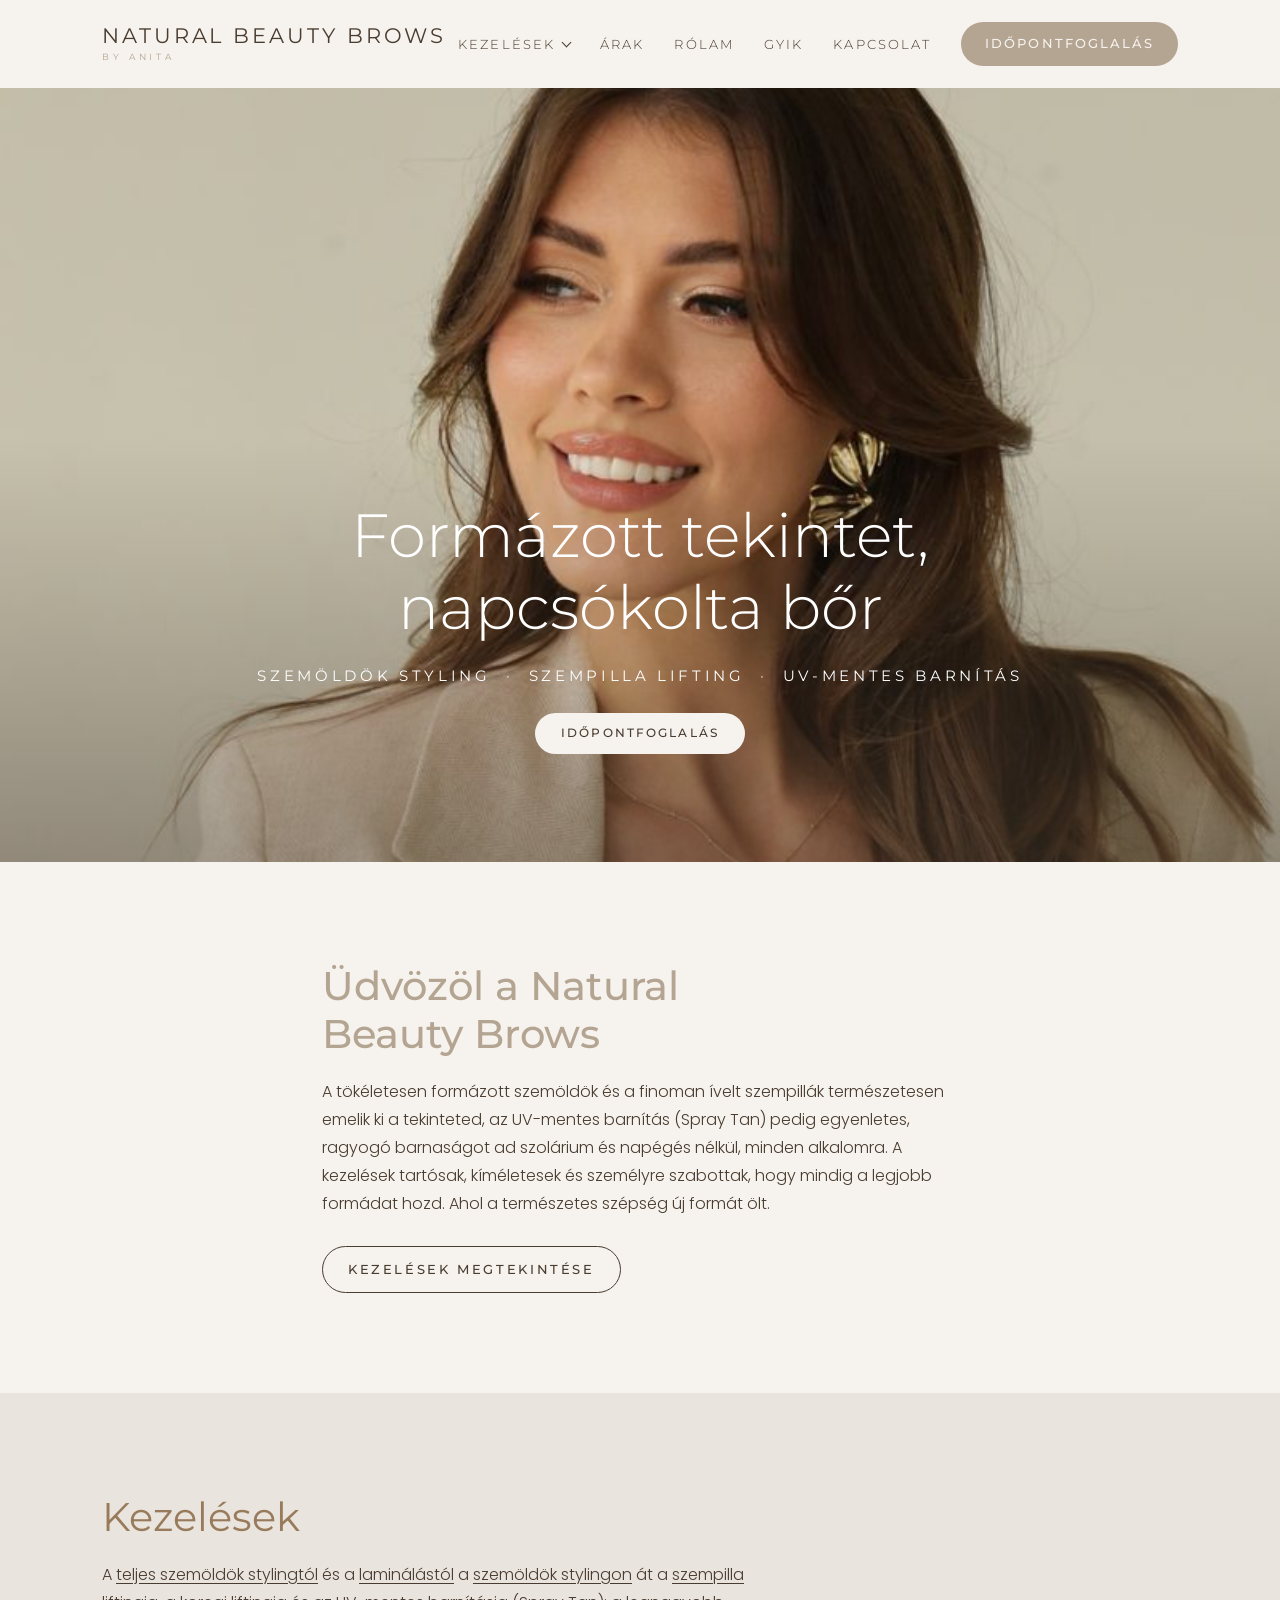
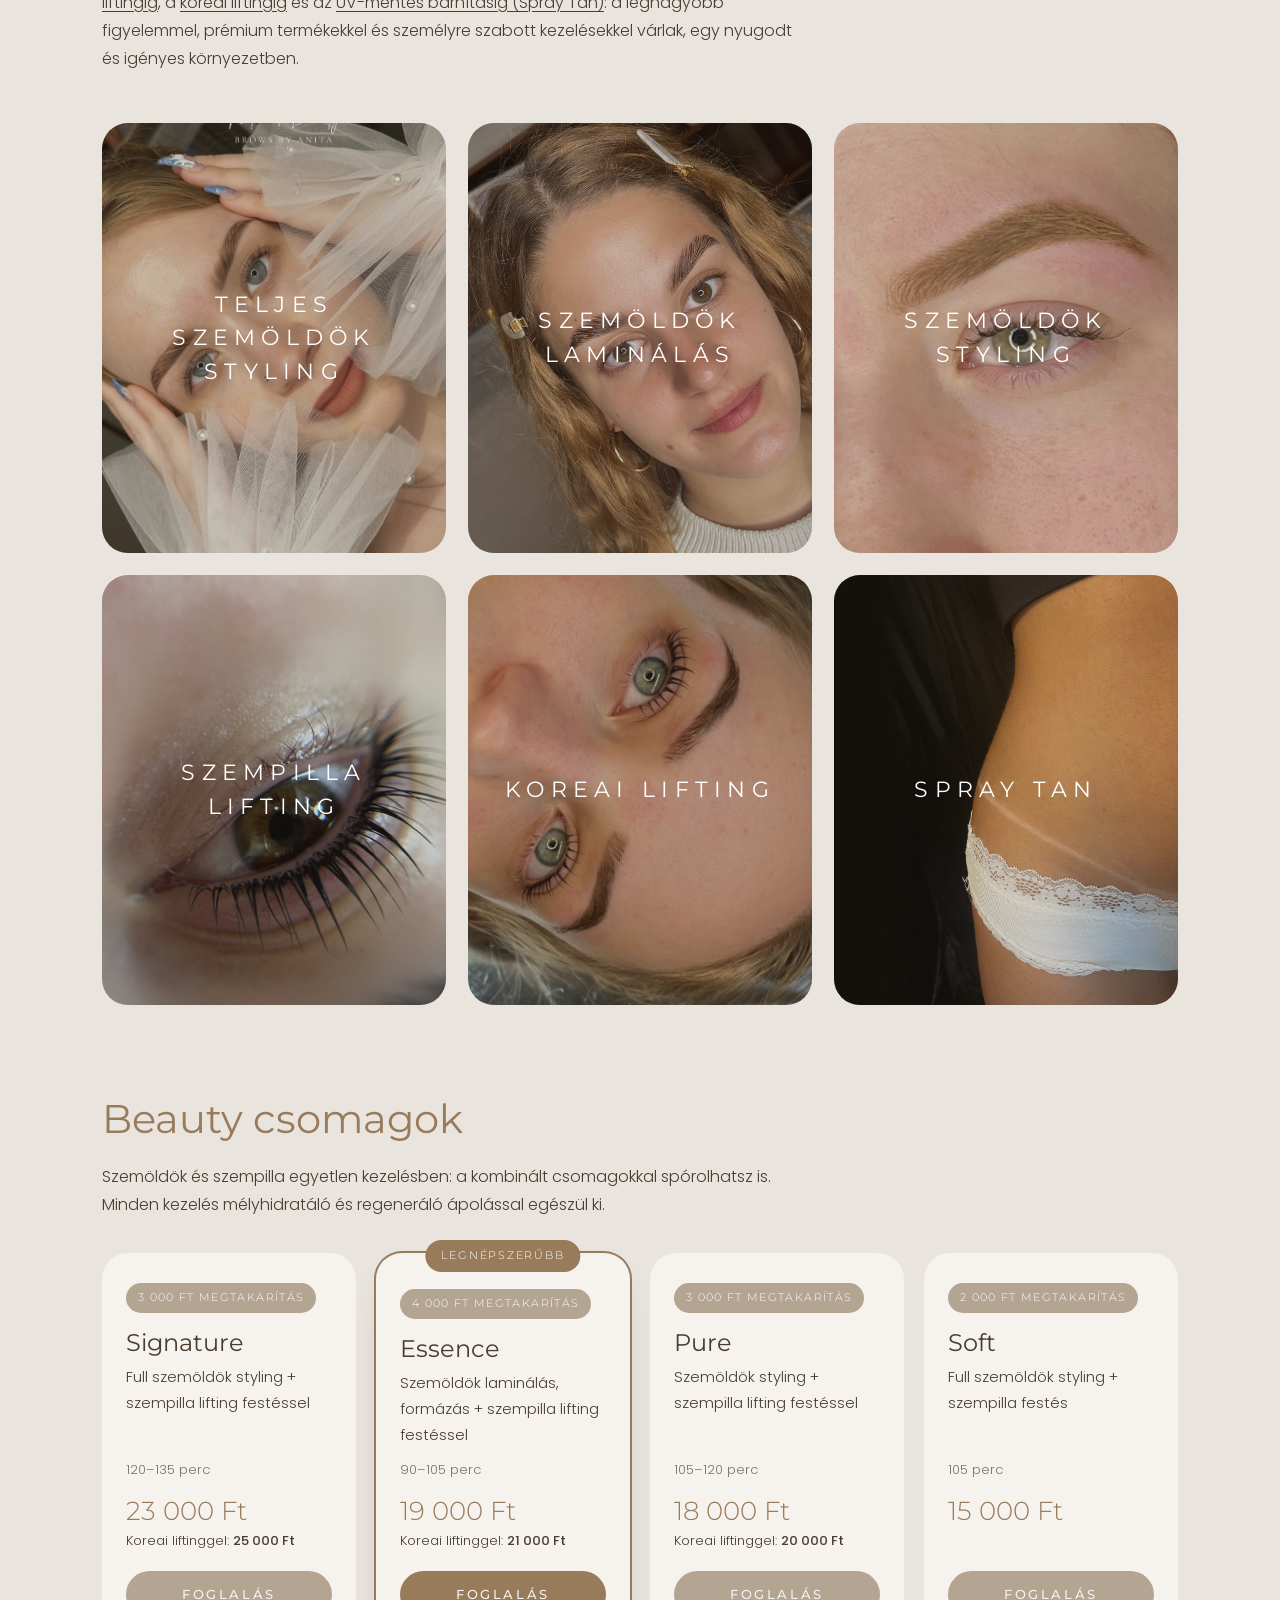
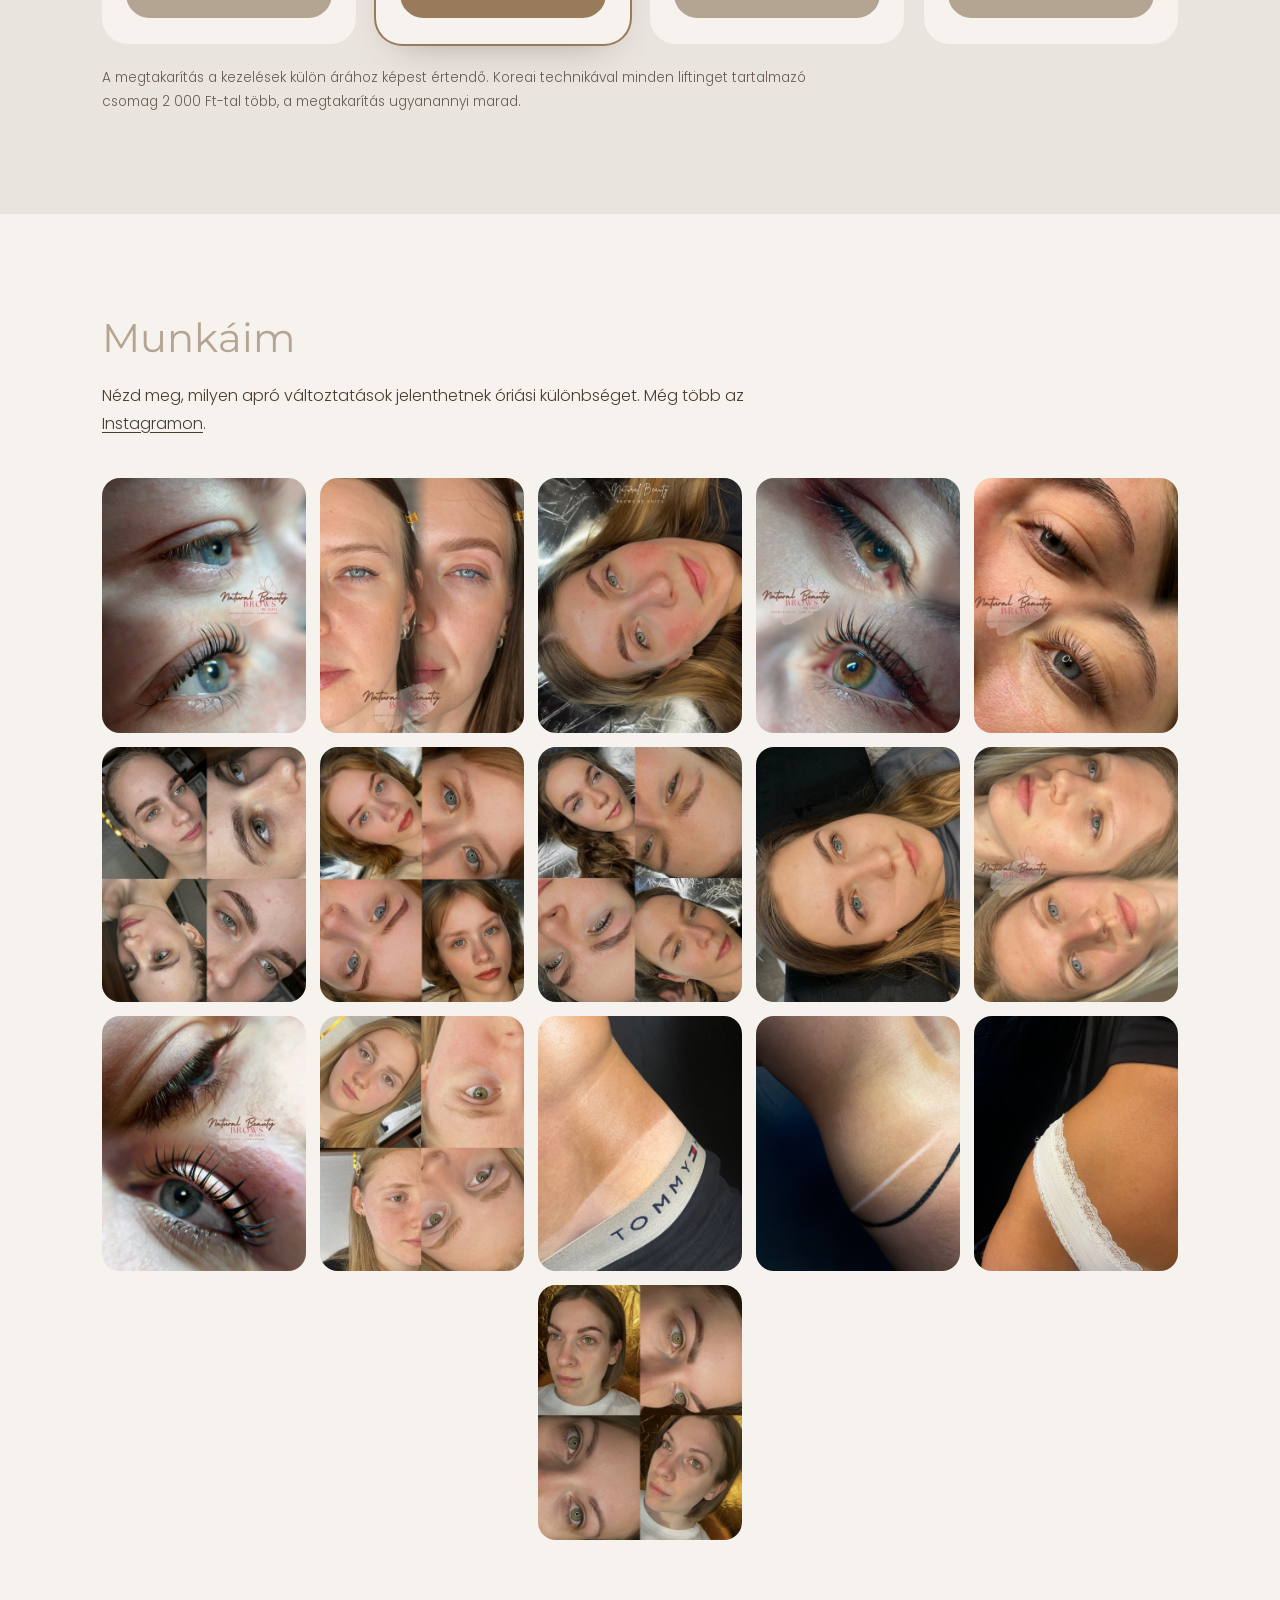
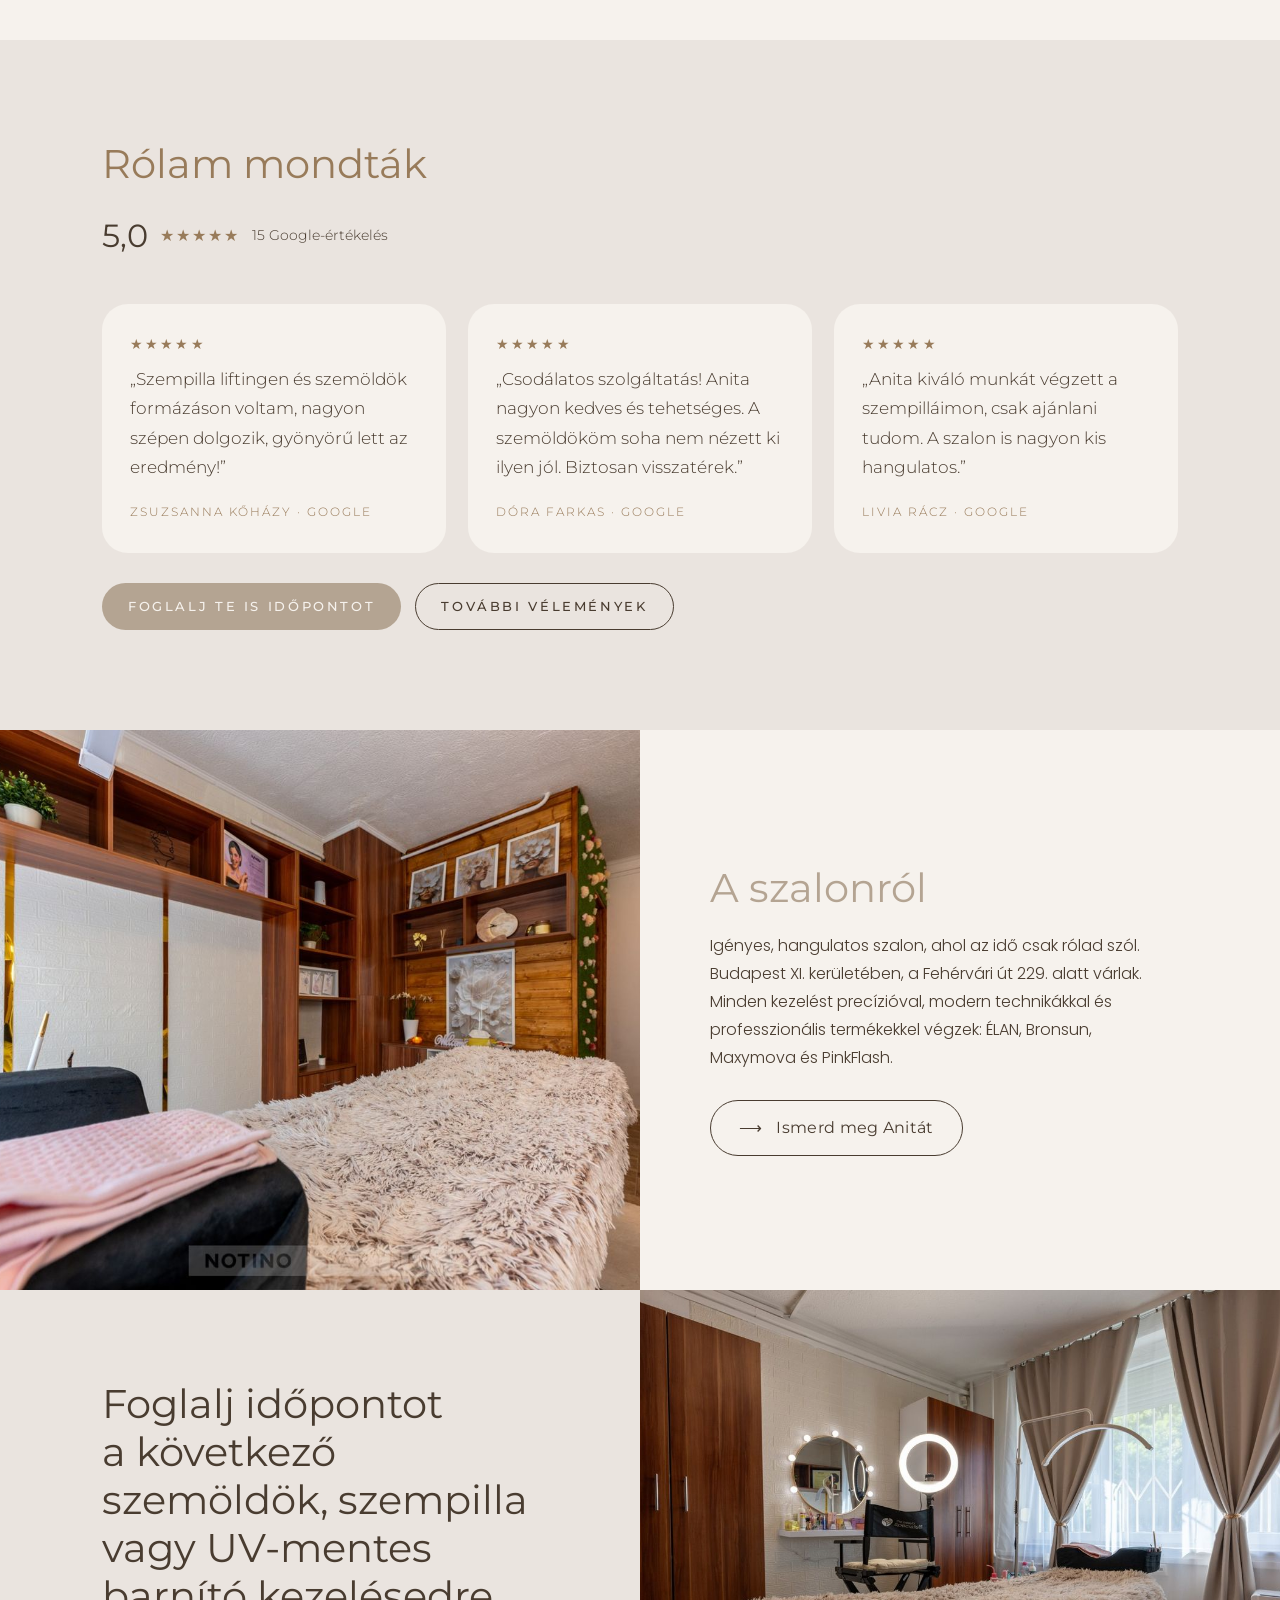
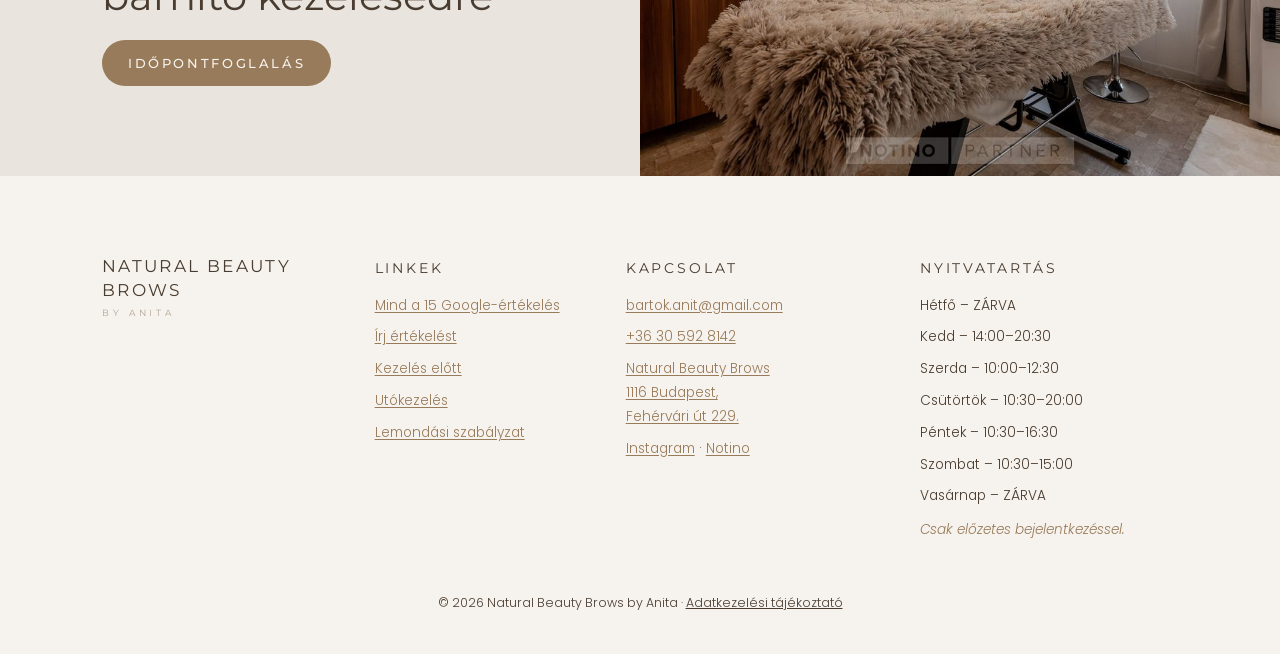
==== index.html @ 932ca19c "Munkaim: 4. es 6. kep ki Co-Authored-By: Claude Opus 5.5 <noreply@anthropic.com> Claude-Session: htt" ====
<!DOCTYPE html>
<html lang="hu">
<head>
<meta charset="UTF-8">
<meta name="viewport" content="width=device-width, initial-scale=1, viewport-fit=cover">
<title>Natural Beauty Brows by Anita – Szemöldök styling, szempilla lifting, spray tan, Budapest XI.</title>
<meta name="description" content="Szemöldök styling, laminálás, (koreai) szempilla lifting és UV-mentes spray tan barnítás Budapest XI. kerületében, a Fehérvári út 229. alatt.">
<link rel="canonical" href="https://naturalbeautybrows.hu/">
<meta property="og:type" content="website">
<meta property="og:site_name" content="Natural Beauty Brows by Anita">
<meta property="og:title" content="Natural Beauty Brows by Anita – Szemöldök styling, szempilla lifting, spray tan, Budapest XI.">
<meta property="og:description" content="Szemöldök styling, laminálás, (koreai) szempilla lifting és UV-mentes spray tan barnítás Budapest XI. kerületében, a Fehérvári út 229. alatt.">
<meta property="og:url" content="https://naturalbeautybrows.hu/">
<meta property="og:image" content="https://naturalbeautybrows.hu/img/anita-hero.jpg">
<meta property="og:locale" content="hu_HU">
<script type="application/ld+json">
{"@context":"https://schema.org","@type":"BeautySalon","name":"Natural Beauty Brows by Anita","url":"https://naturalbeautybrows.hu/","image":"https://naturalbeautybrows.hu/img/anita-hero.jpg","telephone":"+36305928142","email":"bartok.anit@gmail.com","address":{"@type":"PostalAddress","streetAddress":"Fehérvári út 229.","addressLocality":"Budapest","postalCode":"1116","addressCountry":"HU"},"openingHoursSpecification":[{"@type":"OpeningHoursSpecification","dayOfWeek":"Tuesday","opens":"14:00","closes":"20:30"},{"@type":"OpeningHoursSpecification","dayOfWeek":"Wednesday","opens":"10:00","closes":"12:30"},{"@type":"OpeningHoursSpecification","dayOfWeek":"Thursday","opens":"10:30","closes":"20:00"},{"@type":"OpeningHoursSpecification","dayOfWeek":"Friday","opens":"10:30","closes":"16:30"},{"@type":"OpeningHoursSpecification","dayOfWeek":"Saturday","opens":"10:30","closes":"15:00"}],"sameAs":["https://www.instagram.com/natural_beautybrowsbyanita/"]}
</script>
<link rel="preconnect" href="https://fonts.googleapis.com">
<link rel="preconnect" href="https://fonts.gstatic.com" crossorigin>
<link href="https://fonts.googleapis.com/css2?family=Montserrat:wght@300;400;500;600&family=Poppins:wght@300;400;500&display=swap" rel="stylesheet">
<link rel="stylesheet" href="style.css?v=25">
</head>
<body>
<header>
  <div class="wrap nav">
    <a href="index.html" class="logo">Natural Beauty Brows<small>by Anita</small></a>
    <button class="burger" aria-label="Menü" onclick="document.getElementById('menu').classList.toggle('open')"><span></span><span></span><span></span></button>
    <ul class="menu" id="menu">
      <li class="drop"><a href="index.html#kezelesek">Kezelések</a>
        <ul class="sub">
          <li><a href="teljes-szemoldok-styling.html">Teljes szemöldök styling</a></li>
          <li><a href="szemoldok-laminalas.html">Szemöldök laminálás</a></li>
          <li><a href="szemoldok-styling.html">Szemöldök styling</a></li>
          <li><a href="szempilla-lifting.html">Szempilla lifting festéssel</a></li>
          <li><a href="koreai-szempilla-lifting.html">Koreai szempilla lifting</a></li>
          <li><a href="spray-tan.html">Spray tan</a></li>
        </ul>
      </li>
      <li><a href="arak.html">Árak</a></li>
      <li><a href="rolam.html">Rólam</a></li>
      <li><a href="gyik.html">GYIK</a></li>
      <li><a href="kapcsolat.html">Kapcsolat</a></li>
      <li><a href="https://partner.notino.com/api/b2c/redirect/salons/detail?salonID=79a9c5e1-0c92-4a29-a56f-100e9ac4893e" class="btn btn-taupe" target="_blank" rel="noopener">Időpontfoglalás</a></li>
    </ul>
  </div>
</header>

<section class="hero">
  <picture><source media="(min-width:961px)" srcset="img/anita-hero-szeles.jpg?v=3"><img src="img/anita-hero.jpg" alt="Bartók Anita, a Natural Beauty Brows tulajdonosa"></picture>
  <div class="hero-text">
    <h1>Formázott tekintet, napcsókolta bőr</h1>
    <p class="hero-sub"><b>Szemöldök styling</b> <span>·</span> <b>Szempilla lifting</b> <span class="d2">·</span> <b class="l3">UV-mentes barnítás</b></p>
    <div class="hero-cta">
      <a href="https://partner.notino.com/api/b2c/redirect/salons/detail?salonID=79a9c5e1-0c92-4a29-a56f-100e9ac4893e" class="btn btn-cream" target="_blank" rel="noopener">Időpontfoglalás</a>
    </div>
  </div>
</section>

<section class="sec">
  <div class="wrap intro-text">
    <h2>Üdvözöl a Natural Beauty Brows</h2>
    <p>A tökéletesen formázott szemöldök és a finoman ívelt szempillák természetesen emelik ki a tekinteted, az UV-mentes barnítás (Spray Tan) pedig egyenletes, ragyogó barnaságot ad szolárium és napégés nélkül, minden alkalomra. A kezelések tartósak, kíméletesek és személyre szabottak, hogy mindig a legjobb formádat hozd. Ahol a természetes szépség új formát ölt.</p>
    <a href="#kezelesek" class="btn btn-line">Kezelések megtekintése</a>
  </div>
</section>

<section class="sec alt" id="kezelesek">
  <div class="wrap">
    <h2 class="brown">Kezelések</h2>
    <p class="intro-text inline-links">A <a href="teljes-szemoldok-styling.html">teljes szemöldök stylingtól</a> és a <a href="szemoldok-laminalas.html">laminálástól</a> a <a href="szemoldok-styling.html">szemöldök stylingon</a> át a <a href="szempilla-lifting.html">szempilla liftingig</a>, a <a href="koreai-szempilla-lifting.html">koreai liftingig</a> és az <a href="spray-tan.html">UV-mentes barnításig (Spray Tan)</a>: a legnagyobb figyelemmel, prémium termékekkel és személyre szabott kezelésekkel várlak, egy nyugodt és igényes környezetben.</p>
    <div class="tiles">
      <a class="tile" href="teljes-szemoldok-styling.html"><img src="img/teljes-szemoldok-styling.jpg" alt="" loading="lazy"><span>Teljes szemöldök styling</span></a>
      <a class="tile" href="szemoldok-laminalas.html"><img src="img/szemoldok-laminalas-uj.jpg" alt="" loading="lazy"><span>Szemöldök laminálás</span></a>
      <a class="tile" href="szemoldok-styling.html"><img src="img/szemoldok-styling-utana.jpg" alt="" loading="lazy"><span>Szemöldök styling</span></a>
      <a class="tile" href="szempilla-lifting.html"><img src="img/szempilla-lifting-uj.jpg" alt="" loading="lazy"><span>Szempilla lifting</span></a>
      <a class="tile" href="koreai-szempilla-lifting.html"><img src="img/koreai-lifting-uj.jpg" alt="" loading="lazy"><span>Koreai lifting</span></a>
      <a class="tile" href="spray-tan.html"><img src="img/spray-tan.jpg" alt="" loading="lazy"><span>Spray tan</span></a>
    </div>
    <div class="packs" id="csomagok">
      <h2>Beauty csomagok</h2>
      <p class="intro-text">Szemöldök és szempilla egyetlen kezelésben: a kombinált csomagokkal spórolhatsz is. Minden kezelés mélyhidratáló és regeneráló ápolással egészül ki.</p>
      <div class="pk-grid">
      <div class="pk">
        <span class="pk-save">3 000 Ft megtakarítás</span>
        <h3>Signature</h3>
        <p class="pk-what">Full szemöldök styling + szempilla lifting festéssel</p>
        <p class="pk-time">120–135 perc</p>
        <p class="pk-price">23 000 Ft</p>
        <p class="pk-kor">Koreai liftinggel: <b>25 000 Ft</b></p>
        <a href="https://partner.notino.com/api/b2c/redirect/salons/detail?salonID=79a9c5e1-0c92-4a29-a56f-100e9ac4893e" class="btn btn-taupe" target="_blank" rel="noopener">Foglalás</a>
      </div>
      <div class="pk pk-top">
        <span class="pk-pop">Legnépszerűbb</span><span class="pk-save">4 000 Ft megtakarítás</span>
        <h3>Essence</h3>
        <p class="pk-what">Szemöldök laminálás, formázás + szempilla lifting festéssel</p>
        <p class="pk-time">90–105 perc</p>
        <p class="pk-price">19 000 Ft</p>
        <p class="pk-kor">Koreai liftinggel: <b>21 000 Ft</b></p>
        <a href="https://partner.notino.com/api/b2c/redirect/salons/detail?salonID=79a9c5e1-0c92-4a29-a56f-100e9ac4893e" class="btn btn-taupe" target="_blank" rel="noopener">Foglalás</a>
      </div>
      <div class="pk">
        <span class="pk-save">3 000 Ft megtakarítás</span>
        <h3>Pure</h3>
        <p class="pk-what">Szemöldök styling + szempilla lifting festéssel</p>
        <p class="pk-time">105–120 perc</p>
        <p class="pk-price">18 000 Ft</p>
        <p class="pk-kor">Koreai liftinggel: <b>20 000 Ft</b></p>
        <a href="https://partner.notino.com/api/b2c/redirect/salons/detail?salonID=79a9c5e1-0c92-4a29-a56f-100e9ac4893e" class="btn btn-taupe" target="_blank" rel="noopener">Foglalás</a>
      </div>
      <div class="pk">
        <span class="pk-save">2 000 Ft megtakarítás</span>
        <h3>Soft</h3>
        <p class="pk-what">Full szemöldök styling + szempilla festés</p>
        <p class="pk-time">105 perc</p>
        <p class="pk-price">15 000 Ft</p>
        <p class="pk-kor">&nbsp;</p>
        <a href="https://partner.notino.com/api/b2c/redirect/salons/detail?salonID=79a9c5e1-0c92-4a29-a56f-100e9ac4893e" class="btn btn-taupe" target="_blank" rel="noopener">Foglalás</a>
      </div>
      </div>
      <p class="pk-note">A megtakarítás a kezelések külön árához képest értendő. Koreai technikával minden liftinget tartalmazó csomag 2 000 Ft-tal több, a megtakarítás ugyanannyi marad.</p>
    </div>
  </div>
</section>

<section class="sec" id="munkaim">
  <div class="wrap">
    <h2>Munkáim</h2>
    <p class="intro-text inline-links">Nézd meg, milyen apró változtatások jelenthetnek óriási különbséget. Még több az <a href="https://www.instagram.com/natural_beautybrowsbyanita/" target="_blank" rel="noopener">Instagramon</a>.</p>
    <div class="gal">
      <img src="img/munka-1.jpg" alt="Szempilla lifting eredmény" loading="lazy">
      <img src="img/munka-2.jpg" alt="Szemöldök styling előtte–utána" loading="lazy">
      <img src="img/munka-3.jpg" alt="Szemöldök styling és szempilla lifting" loading="lazy">
      <img src="img/munka-5.jpg" alt="Szempilla lifting előtte–utána" loading="lazy">
      <img src="img/munka-8.jpg" alt="Szempilla lifting előtte–utána" loading="lazy">
      <img src="img/munka-9.jpg" alt="Szemöldök és szempilla munka" loading="lazy">
      <img src="img/munka-10.jpg" alt="Szemöldök és szempilla munka" loading="lazy">
      <img src="img/munka-11.jpg" alt="Szemöldök és szempilla munka" loading="lazy">
      <img src="img/munka-12.jpg" alt="Szemöldök és szempilla munka" loading="lazy">
      <img src="img/munka-13.jpg" alt="Szemöldök előtte–utána" loading="lazy">
      <img src="img/munka-14.jpg" alt="Szempilla lifting előtte–utána" loading="lazy">
      <img src="img/munka-15.jpg" alt="Szemöldök és szempilla munka" loading="lazy">
      <img src="img/munka-16.jpg" alt="Spray tan eredmény" loading="lazy">
      <img src="img/munka-17.jpg" alt="Spray tan eredmény" loading="lazy">
      <img src="img/munka-18.jpg" alt="Spray tan eredmény" loading="lazy">
      <img src="img/munka-19.jpg" alt="Szemöldök és szempilla munka" loading="lazy">
    </div>
  </div>
</section>

<section class="sec alt" id="velemenyek">
  <div class="wrap">
    <h2 class="brown">Rólam mondták</h2>
    <a class="grating" href="https://search.google.com/local/reviews?placeid=ChIJ37Rk8ArdQUcRMbGtdKJhwy0" target="_blank" rel="noopener"><b>5,0</b><i>★★★★★</i><span>15 Google-értékelés</span></a>
    <div class="quotes quotes3">
      <div class="quote"><div class="stars" aria-label="5 csillag">★★★★★</div><p>„Szempilla liftingen és szemöldök formázáson voltam, nagyon szépen dolgozik, gyönyörű lett az eredmény!”</p><span>Zsuzsanna Kőházy · Google</span></div>
      <div class="quote"><div class="stars" aria-label="5 csillag">★★★★★</div><p>„Csodálatos szolgáltatás! Anita nagyon kedves és tehetséges. A szemöldököm soha nem nézett ki ilyen jól. Biztosan visszatérek.”</p><span>Dóra Farkas · Google</span></div>
      <div class="quote"><div class="stars" aria-label="5 csillag">★★★★★</div><p>„Anita kiváló munkát végzett a szempilláimon, csak ajánlani tudom. A szalon is nagyon kis hangulatos.”</p><span>Livia Rácz · Google</span></div>
    </div>
    <div class="btns">
      <a href="https://partner.notino.com/api/b2c/redirect/salons/detail?salonID=79a9c5e1-0c92-4a29-a56f-100e9ac4893e" class="btn btn-taupe" target="_blank" rel="noopener">Foglalj te is időpontot</a>
      <a href="rolam.html#velemenyek" class="btn btn-line">További vélemények</a>
    </div>
  </div>
</section>

<section class="split">
  <div class="media"><img src="img/szalon-3.jpg" alt="A szalon belső tere" loading="lazy"></div>
  <div class="text">
    <h2>A szalonról</h2>
    <p>Igényes, hangulatos szalon, ahol az idő csak rólad szól. Budapest XI. kerületében, a Fehérvári út 229. alatt várlak. Minden kezelést precízióval, modern technikákkal és professzionális termékekkel végzek: ÉLAN, Bronsun, Maxymova és PinkFlash.</p>
    <a href="rolam.html" class="btn btn-arrow"><span aria-hidden="true">⟶</span> Ismerd meg Anitát</a>
  </div>
</section>

<section class="ready">
  <div class="text">
    <h2>Foglalj időpontot a következő szemöldök, szempilla vagy UV-mentes barnító kezelésedre</h2>
    <a href="https://partner.notino.com/api/b2c/redirect/salons/detail?salonID=79a9c5e1-0c92-4a29-a56f-100e9ac4893e" class="btn btn-brown" target="_blank" rel="noopener">Időpontfoglalás</a>
  </div>
  <div class="media"><img src="img/szalon-1.jpg" alt="A szalon kezelőágya" loading="lazy"></div>
</section>

<footer>
  <div class="wrap fgrid">
    <div><a href="index.html" class="logo">Natural Beauty Brows<small>by Anita</small></a></div>
    <div>
      <h4>Linkek</h4>
      <ul class="u">
        <li><a href="https://search.google.com/local/reviews?placeid=ChIJ37Rk8ArdQUcRMbGtdKJhwy0" target="_blank" rel="noopener">Mind a 15 Google-értékelés</a></li>
        <li><a href="https://search.google.com/local/writereview?placeid=ChIJ37Rk8ArdQUcRMbGtdKJhwy0" target="_blank" rel="noopener">Írj értékelést</a></li>
        <li><a href="gyik.html#elotte">Kezelés előtt</a></li>
        <li><a href="gyik.html#utana">Utókezelés</a></li>
        <li><a href="gyik.html#szabalyzat">Lemondási szabályzat</a></li>
      </ul>
    </div>
    <div>
      <h4>Kapcsolat</h4>
      <ul class="u">
        <li><a href="mailto:bartok.anit@gmail.com">bartok.anit@gmail.com</a></li>
        <li><a href="tel:+36305928142">+36 30 592 8142</a></li>
        <li><a href="https://www.google.com/maps/dir/?api=1&amp;destination=Budapest+XI.+Feh%C3%A9rv%C3%A1ri+%C3%BAt+229" target="_blank" rel="noopener">Natural Beauty Brows<br>1116 Budapest,<br>Fehérvári út 229.</a></li>
        <li><a href="https://www.instagram.com/natural_beautybrowsbyanita/" target="_blank" rel="noopener">Instagram</a> · <a href="https://partner.notino.com/api/b2c/redirect/salons/detail?salonID=79a9c5e1-0c92-4a29-a56f-100e9ac4893e" target="_blank" rel="noopener">Notino</a></li>
      </ul>
    </div>
    <div>
      <h4>Nyitvatartás</h4>
      <ul>
        <li>Hétfő – ZÁRVA</li><li>Kedd – 14:00–20:30</li><li>Szerda – 10:00–12:30</li><li>Csütörtök – 10:30–20:00</li><li>Péntek – 10:30–16:30</li><li>Szombat – 10:30–15:00</li><li>Vasárnap – ZÁRVA</li>
      </ul>
      <p class="appt">Csak előzetes bejelentkezéssel.</p>
    </div>
  </div>
  <p class="copy">© 2026 Natural Beauty Brows by Anita · <a href="adatkezeles.html">Adatkezelési tájékoztató</a></p>
</footer>
<script src="lightbox.js?v=1" defer></script>
<div class="mbar"><a href="https://partner.notino.com/api/b2c/redirect/salons/detail?salonID=79a9c5e1-0c92-4a29-a56f-100e9ac4893e" class="btn" target="_blank" rel="noopener">Időpontfoglalás</a></div>
</body>
</html>
---- style.css ----
/* Natural Beauty Brows – közös stílus minden oldalhoz */
:root{
  --bg:#f6f2ed; --alt:#eae4df; --taupe:#b4a492; --brown:#987b5a; --ink:#493c30; --white:#fff;
  --head:'Montserrat',Arial,sans-serif; --body:'Poppins',Arial,sans-serif;
}
*{box-sizing:border-box;margin:0;padding:0}
html{scroll-behavior:smooth}
body{background:var(--bg);color:var(--ink);font-family:var(--body);font-weight:300;font-size:16px;line-height:1.75}
img{max-width:100%;display:block}
a{color:inherit}
.wrap{max-width:1140px;margin:0 auto;padding:0 32px}
h1,h2,h3{font-family:var(--head);font-weight:400;line-height:1.2;text-wrap:balance}
h2{font-size:clamp(1.9rem,3.4vw,2.5rem);color:var(--taupe);margin-bottom:.5em}
h2.brown{color:var(--brown)}
p+p{margin-top:1em}
.eyebrow{display:block;font-family:var(--head);font-size:.85rem;letter-spacing:.18em;text-transform:uppercase;color:var(--ink);margin-bottom:.9em}
.inline-links a{text-decoration:underline;text-underline-offset:3px}
.inline-links a:hover{color:var(--brown)}

/* gombok */
.btn{display:inline-block;font-family:var(--head);font-weight:500;font-size:.82rem;letter-spacing:.2em;text-transform:uppercase;text-decoration:none;border-radius:40px;padding:12px 26px;transition:.25s;text-align:center}
.btn-taupe{background:var(--taupe);color:var(--bg)}
.btn-taupe:hover{background:var(--brown)}
.btn-brown{background:var(--brown);color:var(--bg)}
.btn-brown:hover{background:var(--ink)}
.btn-cream{background:var(--bg);color:var(--ink)}
.btn-cream:hover{background:var(--white)}
.btn-line{border:1px solid var(--ink);color:var(--ink);padding:11px 25px}
.btn-line:hover{background:var(--ink);color:var(--bg)}
.btn-arrow{border:1px solid var(--ink);color:var(--ink);font-family:var(--head);font-size:1rem;letter-spacing:.02em;text-transform:none;font-weight:400;padding:13px 28px;display:inline-flex;gap:14px;align-items:center}
.btn-arrow:hover{background:var(--ink);color:var(--bg)}
.link-arrow{display:inline-flex;align-items:center;gap:14px;font-family:var(--head);font-size:.85rem;letter-spacing:.18em;text-transform:uppercase;color:var(--brown);text-decoration:none;margin-top:18px}
.link-arrow::after{content:'⟶';font-size:1.3rem;letter-spacing:0}

/* fejléc */
header{position:sticky;top:0;z-index:60;background:var(--bg)}
.nav{display:flex;align-items:center;justify-content:space-between;height:88px}
.logo{font-family:var(--head);font-weight:400;font-size:1.3rem;letter-spacing:.14em;text-transform:uppercase;text-decoration:none;color:var(--ink);line-height:1.1}
.logo small{display:block;font-size:.58rem;letter-spacing:.42em;color:var(--taupe);margin-top:4px}
.menu{display:flex;align-items:center;gap:30px;list-style:none}
.menu>li{position:relative}
.menu a{font-family:var(--head);font-size:.82rem;letter-spacing:.16em;text-transform:uppercase;text-decoration:none}
.menu a:hover{color:var(--brown)}
.menu .btn{font-size:.8rem;padding:11px 24px}
.menu .btn:hover{color:var(--bg)}
.drop>a::after{content:'';display:inline-block;width:6px;height:6px;border-right:1.5px solid;border-bottom:1.5px solid;transform:rotate(45deg);margin:0 0 3px 8px}
.sub{position:absolute;top:100%;left:-18px;min-width:280px;background:var(--bg);list-style:none;padding:14px 18px;box-shadow:0 14px 30px -18px rgba(73,60,48,.4);display:none}
.sub li{padding:7px 0}
.drop:hover .sub,.drop:focus-within .sub{display:block}
.burger{display:none;width:34px;height:24px;background:none;border:0;cursor:pointer;flex-direction:column;justify-content:space-between}
.burger span{display:block;height:2px;background:var(--ink)}

/* főoldali nyitókép */
.hero{position:relative;min-height:86vh;display:flex;align-items:flex-end;justify-content:center;overflow:hidden;text-align:center}
.hero img{position:absolute;inset:0;width:100%;height:100%;object-fit:cover;object-position:center 22%}
.hero::after{content:'';position:absolute;inset:0;background:linear-gradient(180deg,rgba(73,60,48,0) 45%,rgba(73,60,48,.45))}
.hero h1{position:relative;z-index:2;color:#fff;font-weight:300;font-size:clamp(2.2rem,5.2vw,3.8rem);max-width:820px;padding:0 24px 12vh}

/* szekciók */
.sec{padding:100px 0}
.sec.alt,.split.alt{background:var(--alt)}
.intro-text{max-width:700px}
.intro-text h2{font-weight:500}
.intro-text .btn{margin-top:28px}

/* kezelés csempék */
.tiles{display:grid;grid-template-columns:repeat(3,1fr);gap:22px;margin-top:50px}
.tile{position:relative;display:flex;align-items:center;justify-content:center;aspect-ratio:4/5;border-radius:26px;overflow:hidden;text-decoration:none}
.tile img{position:absolute;inset:0;width:100%;height:100%;object-fit:cover;transition:transform .6s}
.tile:hover img{transform:scale(1.04)}
.tile::after{content:'';position:absolute;inset:0;background:rgba(73,60,48,.22)}
.tile span{position:relative;z-index:2;color:#fff;font-family:var(--head);font-weight:400;font-size:clamp(1.05rem,1.9vw,1.4rem);letter-spacing:.28em;text-transform:uppercase;text-align:center;padding:0 18px;line-height:1.5}
.tile.tan,.tanbox{background:radial-gradient(circle at 70% 25%,#f3e2cc,#d9c4ad 50%,var(--taupe))}

/* csomag doboz */
.pack{background:var(--taupe);color:#fff;border-radius:34px;padding:34px 40px 38px;text-align:center;margin-top:90px}
.pack h2{color:#fff;margin-bottom:.35em}
.pack p{max-width:560px;margin:0 auto 20px;font-size:.95rem;opacity:.95}
.pack .btn{background:var(--bg);color:var(--ink);padding:12px 44px}

/* kép + szöveg osztott sáv */
.split{display:grid;grid-template-columns:1fr 1fr;align-items:center;min-height:560px}
.split .media{align-self:stretch;min-height:420px;position:relative;overflow:hidden}
.split .media img{position:absolute;inset:0;width:100%;height:100%;object-fit:cover}
.split .text{padding:80px max(32px,calc((100vw - 1140px)/2 + 32px)) 80px 70px}
.split.rev .text{order:-1;padding:80px 70px 80px max(32px,calc((100vw - 1140px)/2 + 32px))}
.split .btn-arrow{margin-top:28px}

/* foglalás sáv (főoldal) */
.ready{background:var(--alt);display:grid;grid-template-columns:1fr 1fr;align-items:center}
.ready .text{padding:90px 70px 90px max(32px,calc((100vw - 1140px)/2 + 32px))}
.ready h2{color:var(--ink);font-size:clamp(1.9rem,3.2vw,2.5rem)}
.ready .media{align-self:stretch;min-height:420px;position:relative}
.ready .media img{position:absolute;inset:0;width:100%;height:100%;object-fit:cover}

/* kezelés aloldal fejléc */
.t-head{padding:70px 0 110px}
.t-head h1{font-size:clamp(2.4rem,5vw,3.4rem);color:var(--ink);margin-bottom:.2em}
.t-head .tag{font-family:var(--head);font-size:clamp(1.5rem,3vw,2.2rem);color:var(--taupe);line-height:1.3;max-width:900px;margin-bottom:24px}

/* kezelések listája */
.tlist .item{margin-bottom:22px}
.tlist b{display:block;font-weight:500;font-size:.97rem}
.tlist span{display:block;font-size:.95rem}
.tlist small{display:block;font-size:.85rem;opacity:.75}
.tlist .note{font-size:.85rem;margin-top:26px;opacity:.8}

/* GYIK + foglalás */
.faqwrap{display:grid;grid-template-columns:1fr 1fr;align-items:center;gap:40px}
.faq details{padding:9px 0}
.faq summary{list-style:none;cursor:pointer;display:flex;gap:14px;align-items:baseline;font-size:.97rem}
.faq summary::-webkit-details-marker{display:none}
.faq summary::before{content:'+';font-family:var(--head);font-weight:600;font-size:1.25rem;line-height:1;width:14px;flex:none}
.faq details[open] summary::before{content:'–'}
.faq details>div{padding:8px 0 6px 28px;font-size:.93rem}
.faq details ul{margin:6px 0 0 18px}
.pill{background:var(--brown);color:var(--bg);border-radius:200px 0 0 200px;padding:80px 60px 80px 110px;margin-right:calc(-1 * max(32px,(100vw - 1140px)/2 + 32px))}
.pill h2{color:var(--bg);font-size:clamp(1.8rem,3vw,2.3rem)}
.pill .btn{background:#c5b3a0;color:var(--bg)}
.pill .btn:hover{background:var(--bg);color:var(--ink)}

/* aloldal: ár táblázat, vélemények, galéria, űrlap */
.prices{display:grid;grid-template-columns:repeat(2,1fr);gap:40px 70px;margin-top:40px}
.prices h3{font-size:1.35rem;color:var(--brown);margin-bottom:14px}
.row{display:flex;justify-content:space-between;gap:16px;padding:10px 0;border-bottom:1px solid var(--alt);font-size:.95rem}
.sec.alt .row{border-color:#d8cfc6}
.row b{font-weight:500}
.row small{display:block;font-size:.83rem;opacity:.75}
.row .p{white-space:nowrap;font-weight:500}
.cards3{display:grid;grid-template-columns:repeat(3,1fr);gap:24px;margin-top:40px}
.card3{background:var(--bg);border-radius:26px;padding:30px}
.sec:not(.alt) .card3{background:var(--alt)}
.card3 h3{font-size:1.2rem;color:var(--brown);margin-bottom:8px}
.card3 p{font-size:.93rem}
.card3 .link-arrow{margin-top:10px}
.gal{display:grid;grid-template-columns:repeat(4,1fr);gap:14px;margin-top:40px}
.gal img{aspect-ratio:1;width:100%;object-fit:cover;border-radius:18px}
.quotes{display:grid;grid-template-columns:repeat(2,1fr);gap:22px;margin-top:40px}
.quote{background:var(--bg);border-radius:26px;padding:28px}
.sec:not(.alt) .quote{background:var(--alt)}
.quote:last-child:nth-child(odd){grid-column:1/-1}
.quote .stars{color:var(--brown);letter-spacing:.15em;font-size:.9rem}
.quote p{font-family:var(--head);font-size:1.05rem;margin:8px 0 14px}
.quote span{font-family:var(--head);font-size:.78rem;letter-spacing:.16em;text-transform:uppercase;color:var(--brown)}
.grating{display:inline-flex;align-items:center;gap:12px;text-decoration:none;font-family:var(--head)}
.grating b{font-size:2rem;font-weight:400}
.grating i{font-style:normal;color:var(--brown);letter-spacing:.12em}
.grating span{font-size:.85rem}
.btns{display:flex;gap:14px;flex-wrap:wrap;margin-top:30px}
.feats{display:grid;grid-template-columns:repeat(4,1fr);gap:30px;margin-top:40px}
.feats h3{font-size:1.15rem;color:var(--brown);margin-bottom:6px}
.feats p{font-size:.93rem}
.faqpage{max-width:820px}
.faqpage h2{margin-top:50px}
.faqpage h2:first-child{margin-top:0}
.contact-grid{display:grid;grid-template-columns:1fr 1fr;gap:70px}
.info dt{font-family:var(--head);font-size:.8rem;letter-spacing:.18em;text-transform:uppercase;margin-top:22px}
.info dd a{color:var(--brown)}
form{background:var(--alt);border-radius:26px;padding:34px}
label{display:block;font-size:.85rem;margin:14px 0 6px}
input,select,textarea{width:100%;padding:12px 14px;border:1px solid #d8cfc6;border-radius:10px;font:inherit;background:var(--bg);color:var(--ink)}
form .btn{border:0;cursor:pointer;width:100%;margin-top:22px}
form .msg{margin-top:12px;font-size:.88rem}

/* lábléc */
footer{padding:80px 0 40px;font-size:.85rem}
.fgrid{display:grid;grid-template-columns:1.1fr 1fr 1.2fr 1.2fr;gap:36px}
footer h4{font-family:var(--head);font-weight:400;font-size:.9rem;letter-spacing:.2em;text-transform:uppercase;margin-bottom:12px}
footer ul{list-style:none}
footer li{margin-bottom:8px}
footer .u a{color:var(--brown);text-decoration:underline;text-underline-offset:2px}
footer .logo{font-size:1.05rem}
.copy{text-align:center;font-size:.78rem;margin-top:50px}

/* mobil alsó foglalás sáv */
.mbar{display:none}

@media(max-width:960px){
  .wrap{padding:0 24px}
  .burger{display:flex}
  .menu{display:none;position:absolute;top:88px;left:0;right:0;background:var(--bg);flex-direction:column;align-items:flex-start;gap:18px;padding:20px 24px 30px;box-shadow:0 20px 30px -20px rgba(73,60,48,.35)}
  .menu.open{display:flex}
  .sub{position:static;display:block;box-shadow:none;padding:8px 0 0 14px;min-width:0}
  .drop>a::after{display:none}
  .sec{padding:70px 0}
  .tiles{grid-template-columns:1fr;gap:14px}
  .tile{aspect-ratio:16/7}
  .pack{padding:28px 22px 30px;margin-top:60px}
  .split,.ready,.faqwrap,.contact-grid{grid-template-columns:1fr}
  .split .text,.split.rev .text,.ready .text{padding:60px 24px;order:-1}
  .split .media,.ready .media{min-height:0;aspect-ratio:4/3}
  .t-head{padding:40px 0 50px}
  .pill{margin:30px -24px 0 24px;padding:60px 30px 60px 70px}
  .prices,.quotes{grid-template-columns:1fr}
  .cards3{grid-template-columns:1fr}
  .feats{grid-template-columns:1fr 1fr}
  .gal{grid-template-columns:1fr 1fr}
  .fgrid{grid-template-columns:1fr 1fr}
  .mbar{display:flex;justify-content:center;position:fixed;left:0;right:0;bottom:0;z-index:70;background:var(--taupe);padding:14px 0 calc(14px + env(safe-area-inset-bottom,0px))}
  .mbar .btn{background:var(--bg);color:var(--taupe);font-size:1rem;padding:11px 44px}
  body{padding-bottom:78px}
  .hero{min-height:74vh}
}
@media(max-width:520px){
  .feats,.fgrid{grid-template-columns:1fr}
  .logo{font-size:1.05rem}
}
@media(prefers-reduced-motion:reduce){html{scroll-behavior:auto}.tile img{transition:none}}
footer .appt{margin-top:10px;font-style:italic;color:var(--brown)}
img[src$="szempilla-lifting-uj.jpg"]{object-position:68% 55%}
img[src$="szemoldok-laminalas-uj.jpg"]{object-position:50% 42%}
img[src$="spray-tan.jpg"]{object-position:right 62%}
.tile img[src$="koreai-lifting-uj.jpg"]{object-position:50% 24%}
#munkaim .gal{display:flex;flex-wrap:wrap;justify-content:center}
#munkaim .gal img{aspect-ratio:4/5;width:calc((100% - 56px)/5)}
@media(max-width:960px){#munkaim .gal img{width:calc((100% - 14px)/2)}}
/* telefon: a kép maga adja a méretet (iOS Safari miatt) */
@media(max-width:960px){
  .split .media,.ready .media{aspect-ratio:auto;min-height:0;width:100%;height:auto}
  .split .media img,.ready .media img{position:static;display:block;width:100%;height:auto;aspect-ratio:4/3;object-fit:cover}
  .split .media .tanbox{position:static!important;aspect-ratio:4/3}
}
/* Rólam: Anita fotója – a fej teteje ne vágódjon le */
.split .media img[src$="anita.jpg"]{object-position:50% 0%}
@media(max-width:960px){.split .media img[src$="anita.jpg"]{aspect-ratio:auto;height:auto}}
/* főoldali nyitókép gépen: a fej teteje ne vágódjon le */
@media(min-width:961px){.hero img{object-position:50% 14%}}
.hero picture{position:absolute;inset:0}
/* nyitókép: cím + alcím */
.hero .hero-text{position:relative;z-index:2;padding:0 24px 12vh;max-width:860px}
.hero .hero-text h1{padding:0;margin:0 auto}
.hero-sub{margin-top:18px;color:#fff;font-family:var(--head);font-weight:400;font-size:clamp(.72rem,1.4vw,.95rem);letter-spacing:.24em;text-transform:uppercase;line-height:1.9}
.hero-sub span{margin:0 .5em;opacity:.8}
.hero-sub b{font-weight:400;white-space:nowrap}
@media(max-width:600px){.hero-sub{font-size:.68rem;letter-spacing:.14em}.hero-sub .d2{display:none}.hero-sub .l3{display:block}}
/* Rólam: szalon galéria 5 képpel */
.gal-szalon{display:flex;flex-wrap:wrap;justify-content:center}
.gal-szalon img{width:calc((100% - 28px)/3)}
@media(max-width:960px){.gal-szalon img{width:calc((100% - 14px)/2)}}
/* Rólam: telefonon a fotó a szöveg fölött */
@media(max-width:960px){.split.about .text{order:1}}
/* Adatkezelési tájékoztató */
.legal{max-width:820px}
.legal h2{font-size:1.45rem;color:var(--brown);margin:44px 0 12px}
.legal p,.legal li{font-size:.95rem}
.legal ul{margin:10px 0 14px 20px}
.legal li{margin-bottom:6px}
.legal a{color:var(--brown)}
.legal .upd{font-size:.85rem;opacity:.75}
/* Kapcsolat: foglalás gombok az űrlap helyén */
.cta-box{background:var(--bg);border-radius:26px;padding:40px 36px;display:flex;flex-direction:column;align-items:flex-start;gap:14px;align-self:start}
.cta-box h2{margin-bottom:0}
.cta-box p{margin-bottom:8px}
.cta-box .btn{width:100%;max-width:340px}
@media(max-width:520px){.cta-box{padding:30px 22px}.cta-box .btn{letter-spacing:.1em;font-size:.76rem;padding:13px 16px}}
/* Főoldal: foglalásra ösztönzés */
.hero-cta{margin-top:26px;display:flex;flex-direction:column;align-items:center;gap:14px}
.hero-cta .btn{padding:14px 40px;font-size:.85rem}
.hero-rating{display:inline-flex;align-items:center;gap:8px;color:#fff;text-decoration:none;font-family:var(--head);font-size:.85rem}
.hero-rating b{font-weight:500;font-size:1rem}
.hero-rating i{font-style:normal;color:#f3d28a;letter-spacing:.08em}
.hero-rating span{text-decoration:underline;text-underline-offset:3px;opacity:.95}
.quotes3{grid-template-columns:repeat(3,1fr)}
@media(max-width:960px){.quotes3{grid-template-columns:1fr}}
@media(max-width:600px){.hero .hero-text{padding-bottom:7vh}.hero-cta{margin-top:18px}.hero-cta .btn{padding:12px 30px;font-size:.8rem}}
.quotes3 .quote:last-child:nth-child(odd){grid-column:auto}
.hero-cta{margin-top:22px}
.hero-cta .btn{padding:10px 26px;font-size:.74rem;letter-spacing:.18em}
@media(max-width:600px){.hero-cta{margin-top:16px}.hero-cta .btn{padding:9px 22px;font-size:.7rem}}
/* Klasszikus vs. koreai lifting összehasonlítás */
.cmp{margin-top:40px;border-top:1px solid #d8cfc6}
.cmp-row{display:grid;grid-template-columns:1fr 1.6fr 1.6fr;gap:28px;padding:18px 0;border-bottom:1px solid #d8cfc6}
.cmp-k{font-family:var(--head);font-size:.8rem;letter-spacing:.14em;text-transform:uppercase;color:var(--brown)}
.cmp-v{font-size:.95rem}
.cmp-head .cmp-v{font-family:var(--head);font-size:1.25rem;color:var(--ink)}
.cmp-head .cmp-v a{text-decoration:none}
.cmp-head .cmp-v a:hover{color:var(--brown)}
.cmp-row:last-child .cmp-v{font-family:var(--head);font-weight:500;font-size:1.05rem}
.cmp-note{background:var(--alt);border-radius:26px;padding:30px 34px;margin-top:40px}
.cmp-note h3{font-size:1.2rem;color:var(--brown);margin-bottom:8px}
.cmp-note p{font-size:.95rem}
@media(max-width:760px){
  .cmp-head{display:none}
  .cmp-row{grid-template-columns:1fr 1fr;gap:10px 16px}
  .cmp-k{grid-column:1/-1}
  .cmp-v::before{content:attr(data-l);display:block;font-family:var(--head);font-size:.72rem;letter-spacing:.1em;text-transform:uppercase;color:var(--taupe);margin-bottom:4px}
  .cmp-note{padding:24px 22px}
}
@media(max-width:960px){.split.imgfirst .text{order:1}}
/* Főoldal: csomagkártyák */
.packs{margin-top:90px}
.packs h2{color:var(--brown)}
.pk-grid{display:grid;grid-template-columns:repeat(4,1fr);gap:20px;margin-top:34px}
.pk{background:var(--bg);border-radius:26px;padding:30px 24px 26px;display:flex;flex-direction:column;align-items:flex-start;position:relative}
.pk-save{background:var(--taupe);color:#fff;font-family:var(--head);font-size:.7rem;letter-spacing:.12em;text-transform:uppercase;border-radius:30px;padding:5px 12px;margin-bottom:16px}
.pk h3{font-size:1.5rem;color:var(--ink);margin-bottom:8px}
.pk-what{font-size:.92rem;flex:1}
.pk-time{font-size:.82rem;opacity:.7;margin-top:10px}
.pk-price{font-family:var(--head);font-size:1.6rem;color:var(--brown);margin-top:14px;line-height:1.2}
.pk-kor{font-size:.82rem;margin:4px 0 18px}
.pk-kor b{font-weight:500}
.pk .btn{width:100%}
.pk-note{font-size:.85rem;opacity:.8;margin-top:22px;max-width:760px}
@media(max-width:1100px){.pk-grid{grid-template-columns:1fr 1fr}}
@media(max-width:600px){.pk-grid{grid-template-columns:1fr}.packs{margin-top:60px}}
.pk-top{box-shadow:0 0 0 2px var(--brown),0 18px 40px -22px rgba(73,60,48,.45)}
.pk-pop{position:absolute;top:-13px;left:50%;transform:translateX(-50%);background:var(--brown);color:#fff;font-family:var(--head);font-size:.7rem;letter-spacing:.16em;text-transform:uppercase;border-radius:30px;padding:6px 16px;white-space:nowrap}
.pk-top .pk-save{margin-top:6px}
.pk-top .btn{background:var(--brown)}
.pk-top .btn:hover{background:var(--ink)}
/* Galéria nagyítás */
.gal img{cursor:zoom-in;transition:opacity .2s}
.gal img:hover{opacity:.88}
.gal img:focus-visible{outline:2px solid var(--brown);outline-offset:3px}
.lb{position:fixed;inset:0;z-index:200;background:rgba(30,24,19,.94);display:flex;align-items:center;justify-content:center;padding:60px 70px}
.lb[hidden]{display:none}
.lb img{max-width:100%;max-height:100%;object-fit:contain;border-radius:8px;box-shadow:0 20px 60px -20px rgba(0,0,0,.6)}
.lb button{position:absolute;background:rgba(246,242,237,.12);color:#fff;border:0;border-radius:50%;width:48px;height:48px;font-size:2rem;line-height:1;cursor:pointer;display:flex;align-items:center;justify-content:center}
.lb button:hover{background:rgba(246,242,237,.25)}
.lb-x{top:16px;right:16px}
.lb-p{left:14px;top:50%;transform:translateY(-50%)}
.lb-n{right:14px;top:50%;transform:translateY(-50%)}
.lb-c{position:absolute;bottom:16px;left:0;right:0;text-align:center;color:#e8dfd6;font-family:var(--head);font-size:.8rem;letter-spacing:.14em}
@media(max-width:600px){.lb{padding:64px 10px 56px}.lb-p,.lb-n{top:auto;bottom:8px;transform:none;width:44px;height:44px}.lb-p{left:calc(50% - 110px)}.lb-n{right:calc(50% - 110px)}}
.lb-c{pointer-events:none}
.lb button{z-index:2}
@media(max-width:600px){.lb-c{bottom:22px}}
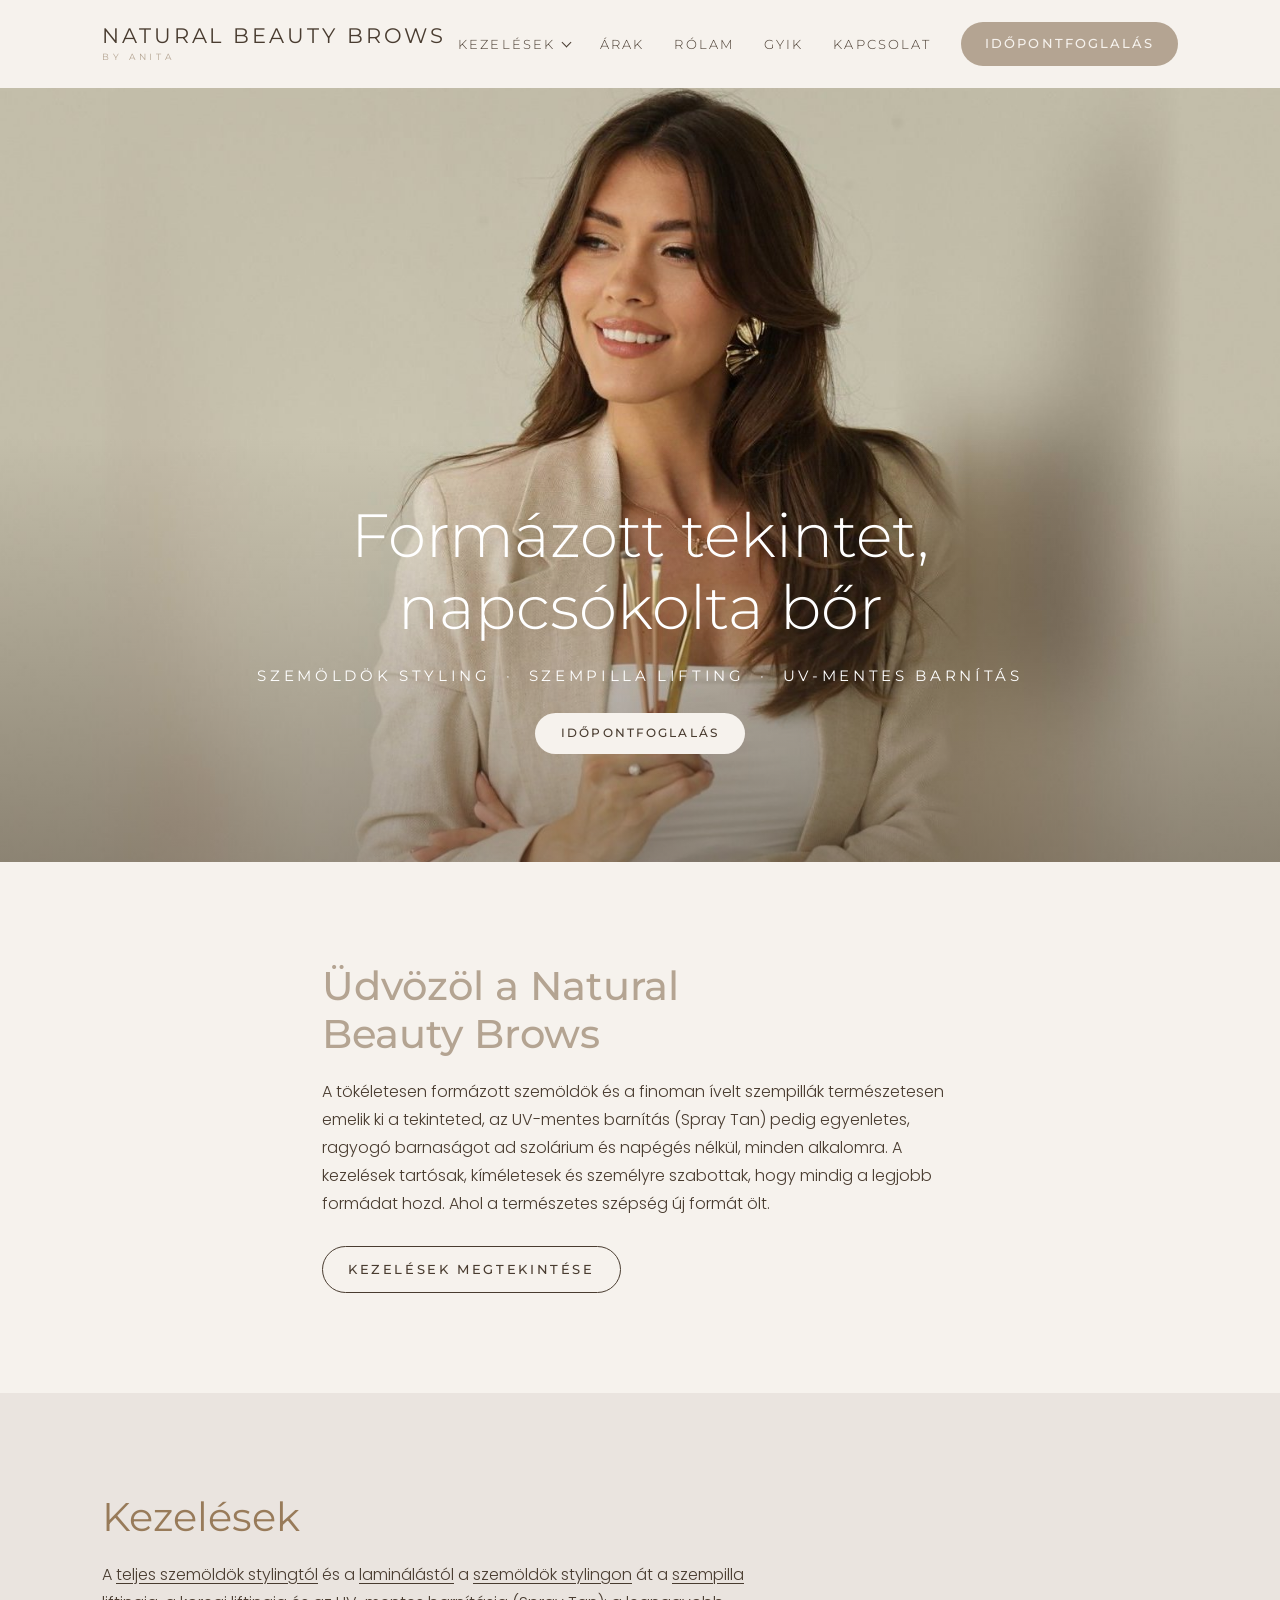
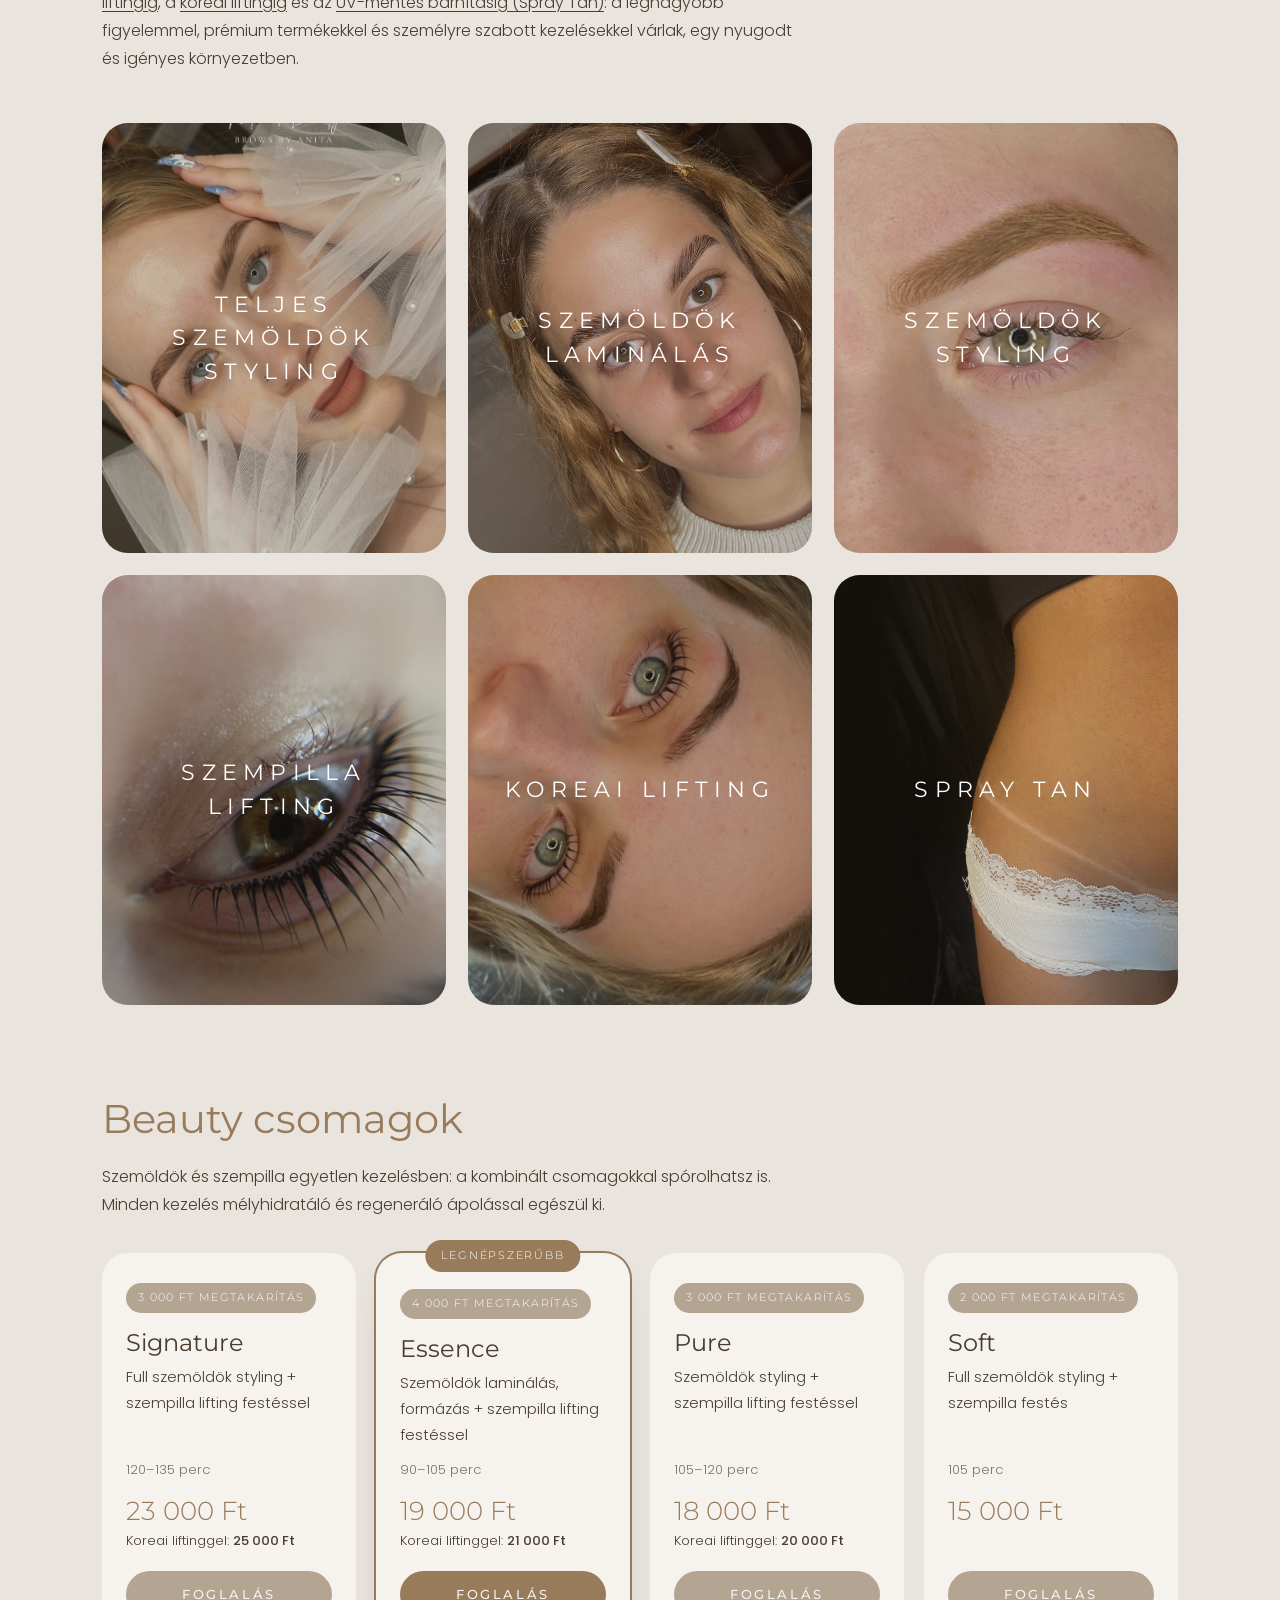
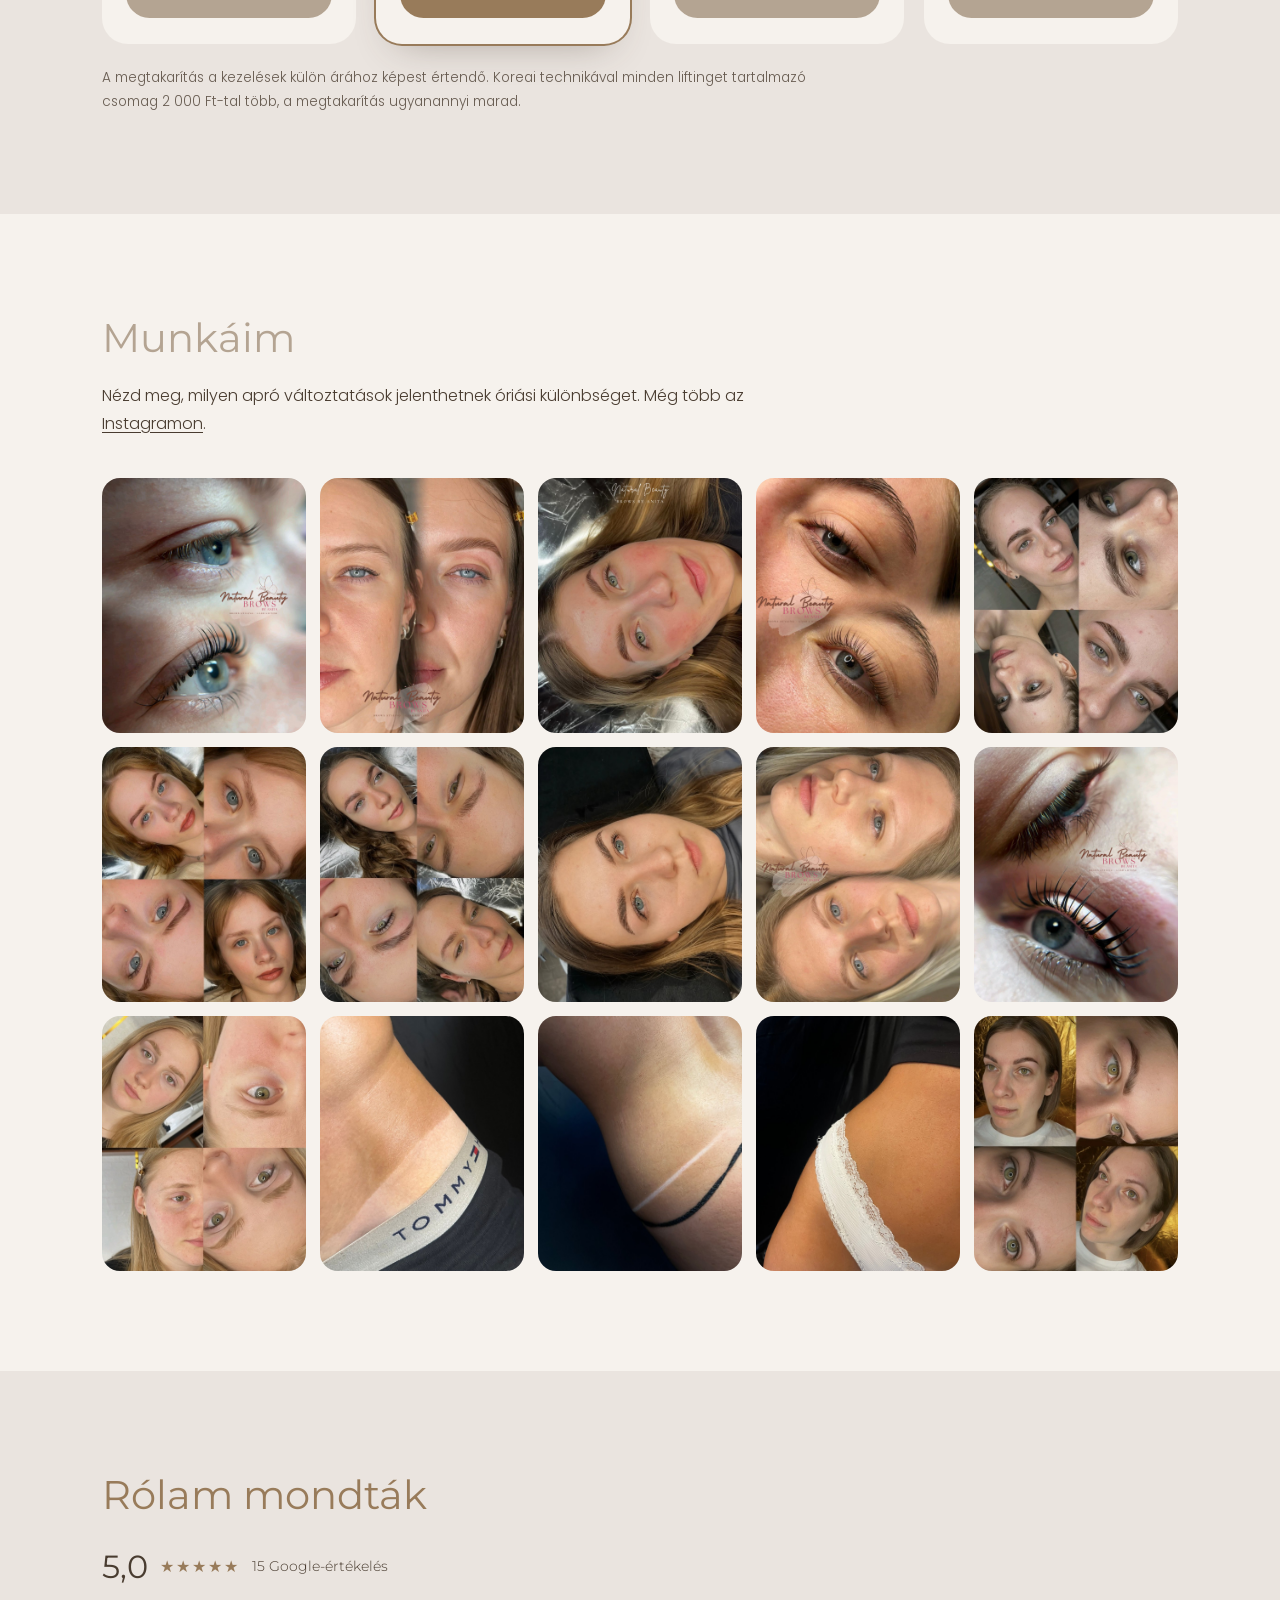
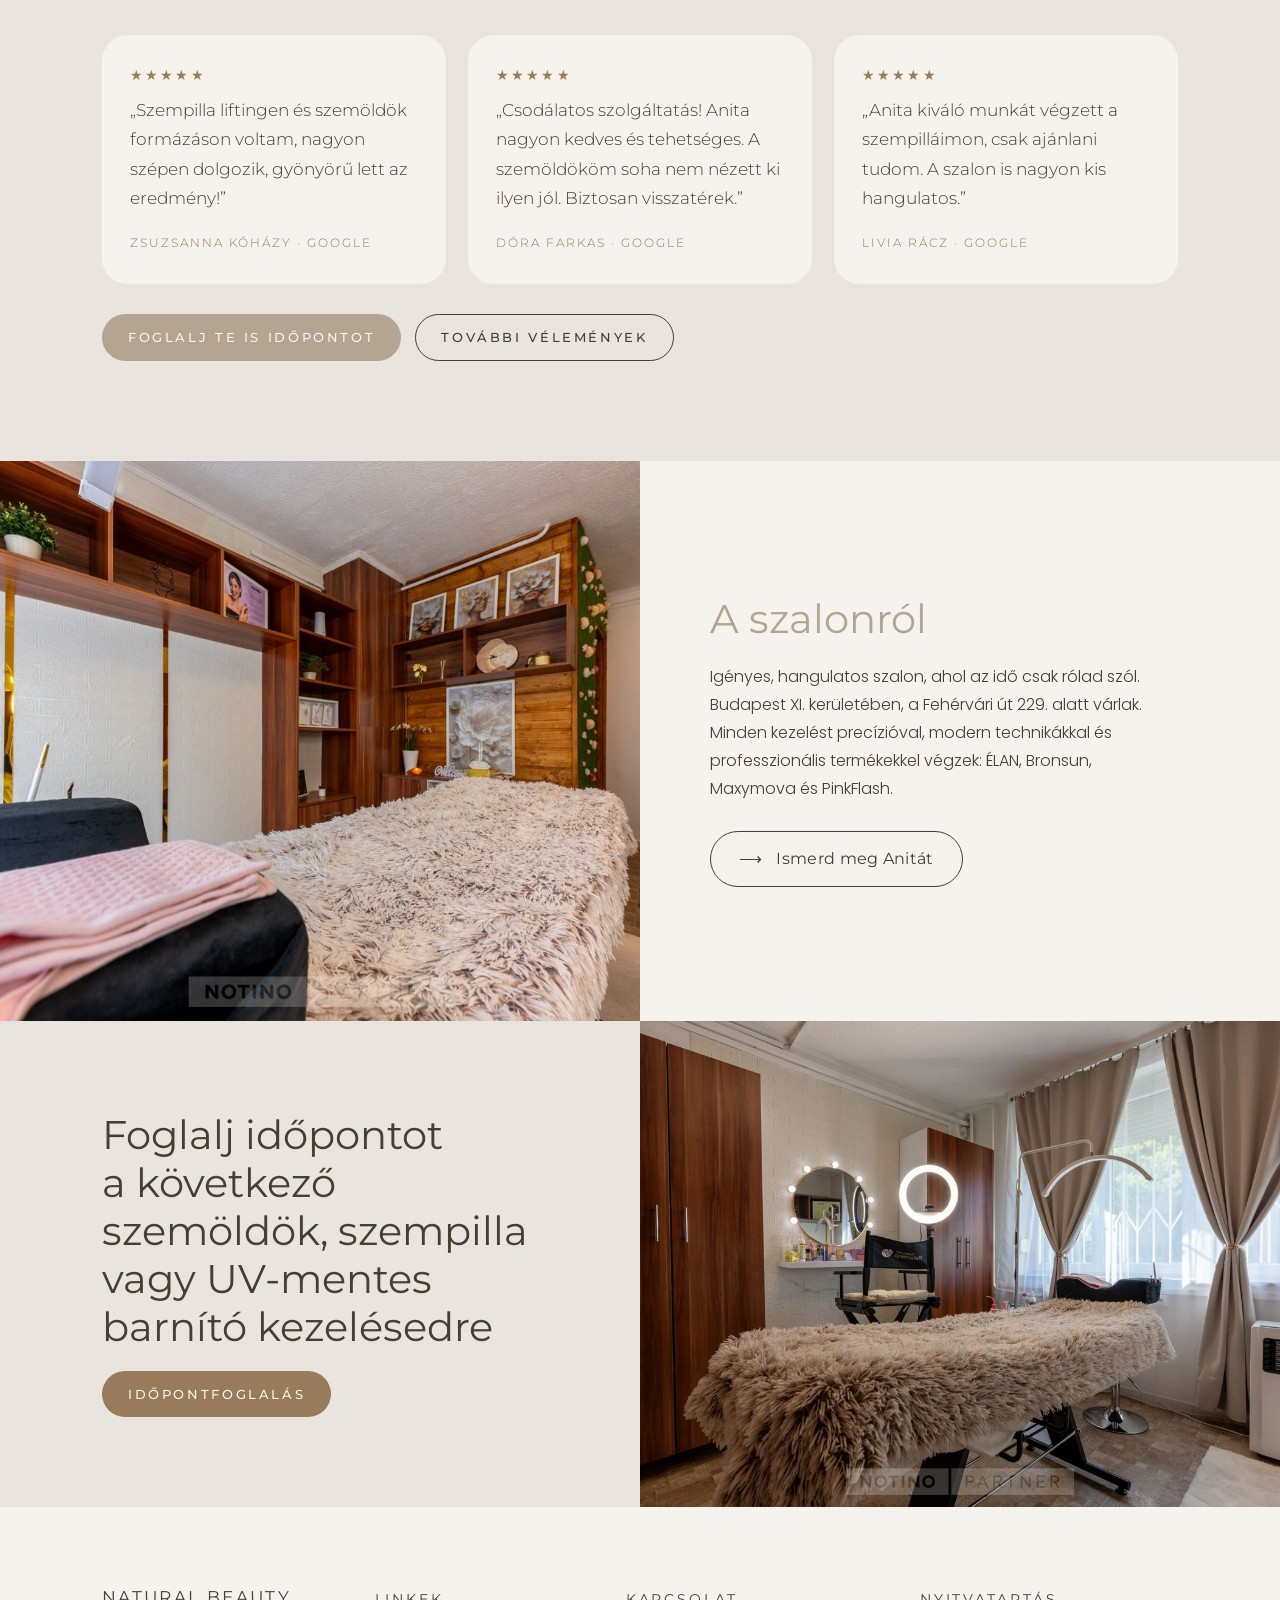
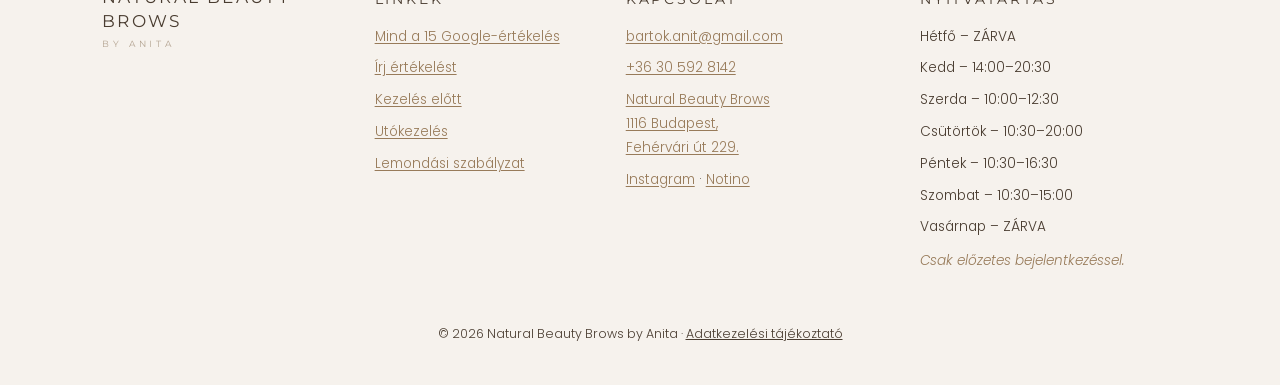
==== commit 9ae53b2d: "Munkaim: 15 kep Co-Authored-By: Claude Opus 5.5 <noreply@anthropic.com> Claude-Session: https://clau" ====
--- a/index.html
+++ b/index.html
@@ -131,7 +131,6 @@
       <img src="img/munka-1.jpg" alt="Szempilla lifting eredmény" loading="lazy">
       <img src="img/munka-2.jpg" alt="Szemöldök styling előtte–utána" loading="lazy">
       <img src="img/munka-3.jpg" alt="Szemöldök styling és szempilla lifting" loading="lazy">
-      <img src="img/munka-5.jpg" alt="Szempilla lifting előtte–utána" loading="lazy">
       <img src="img/munka-8.jpg" alt="Szempilla lifting előtte–utána" loading="lazy">
       <img src="img/munka-9.jpg" alt="Szemöldök és szempilla munka" loading="lazy">
       <img src="img/munka-10.jpg" alt="Szemöldök és szempilla munka" loading="lazy">
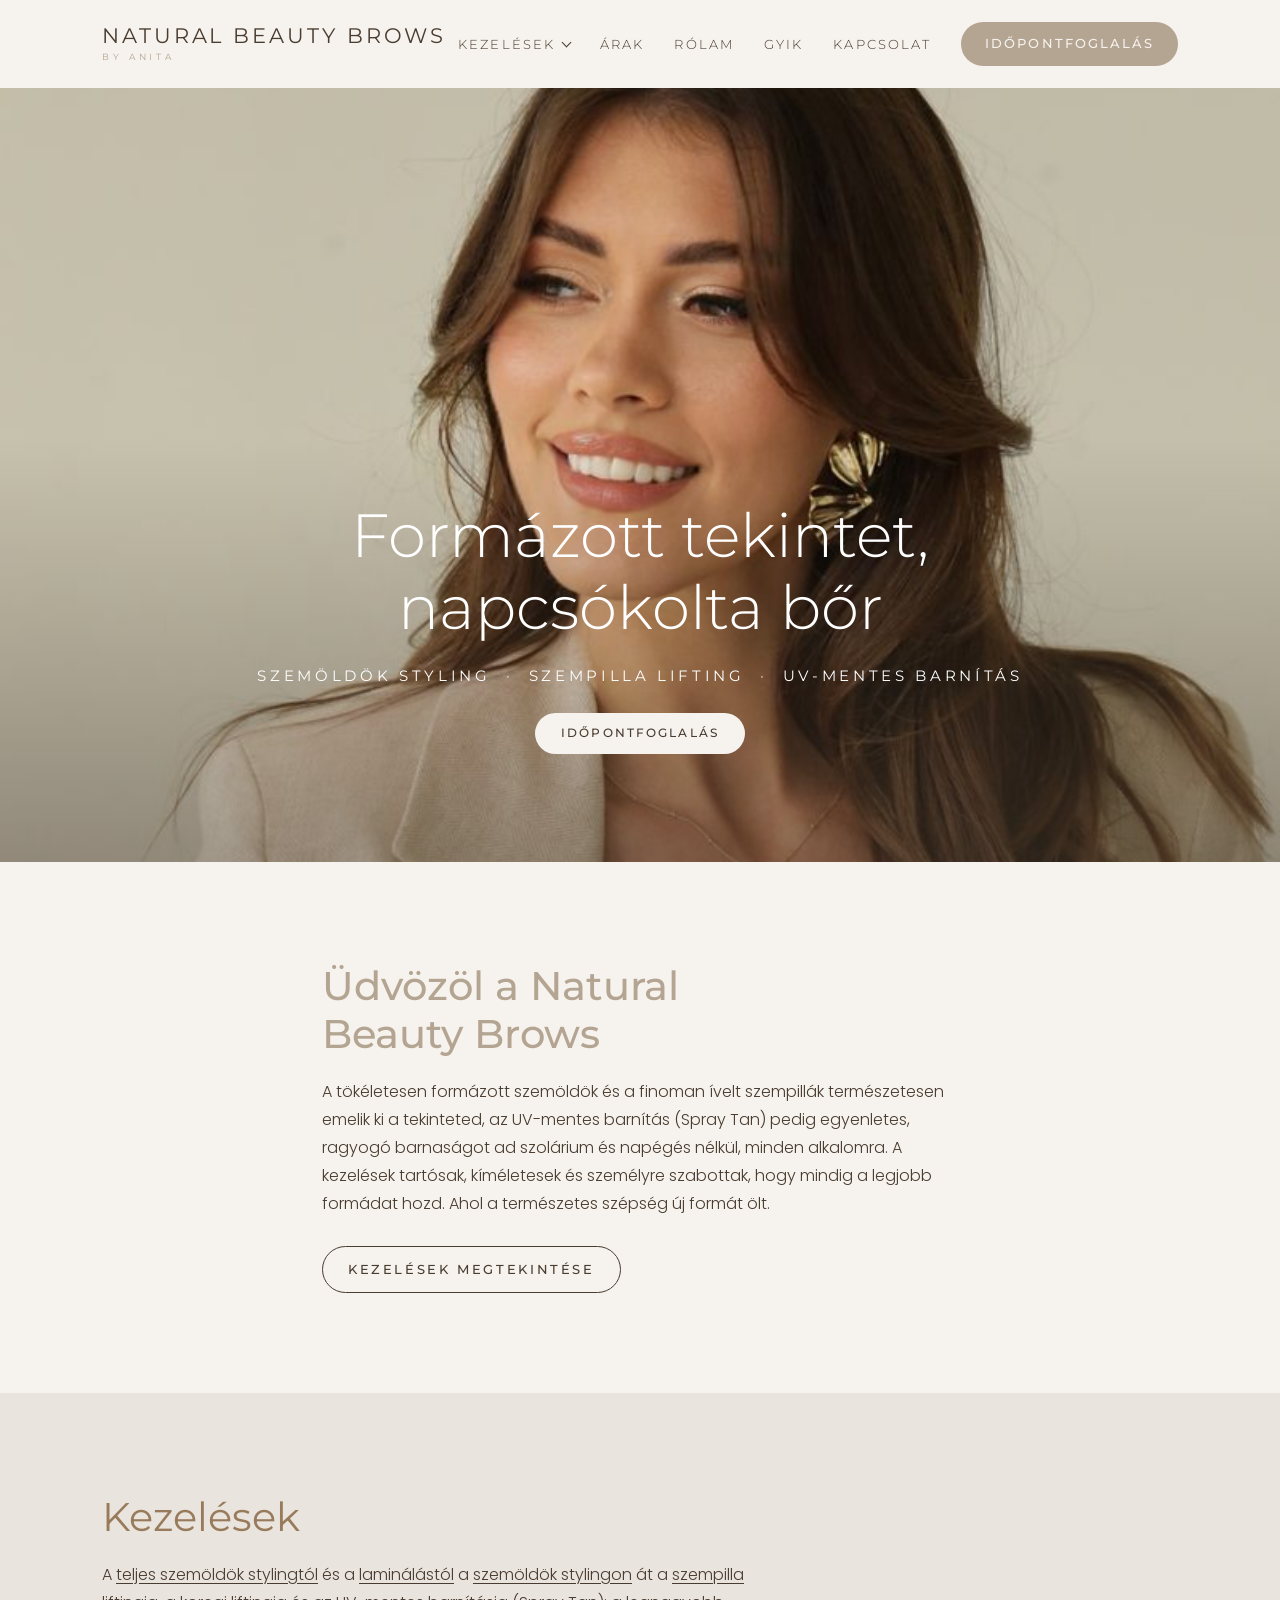
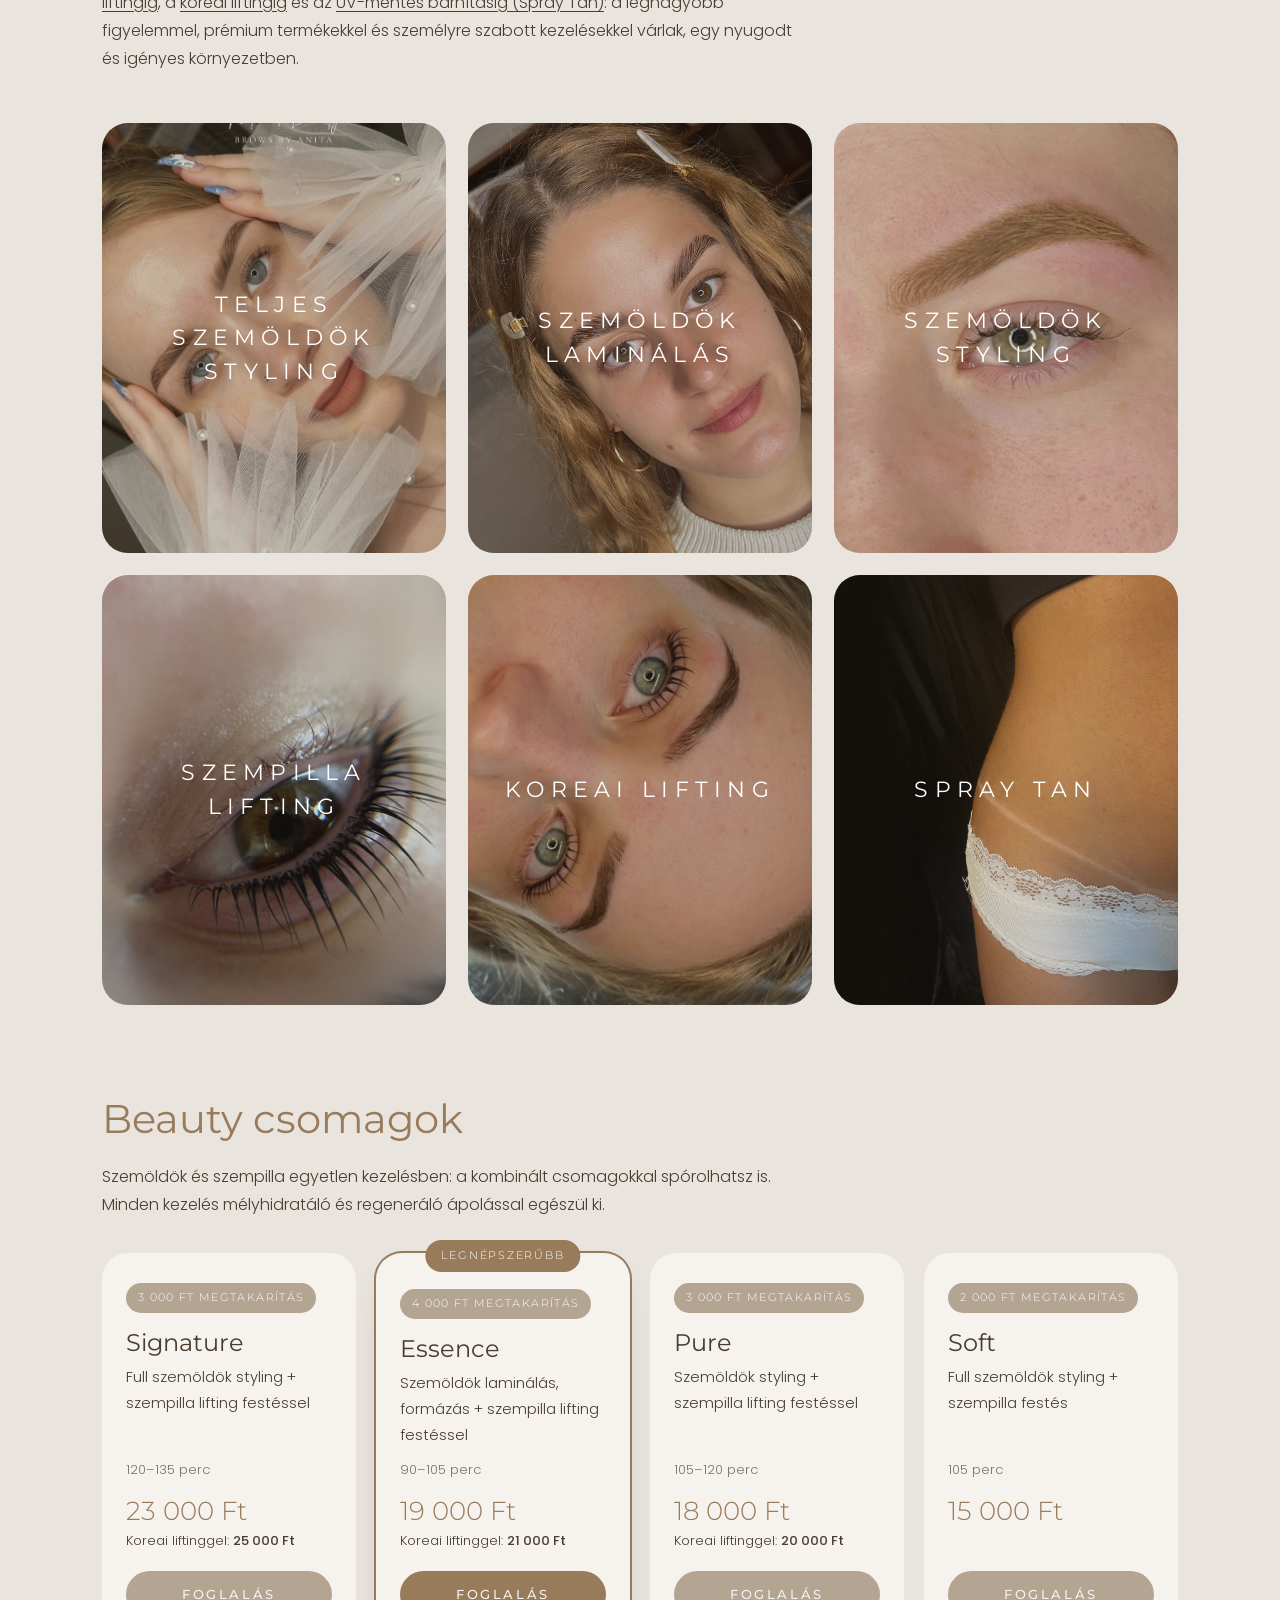
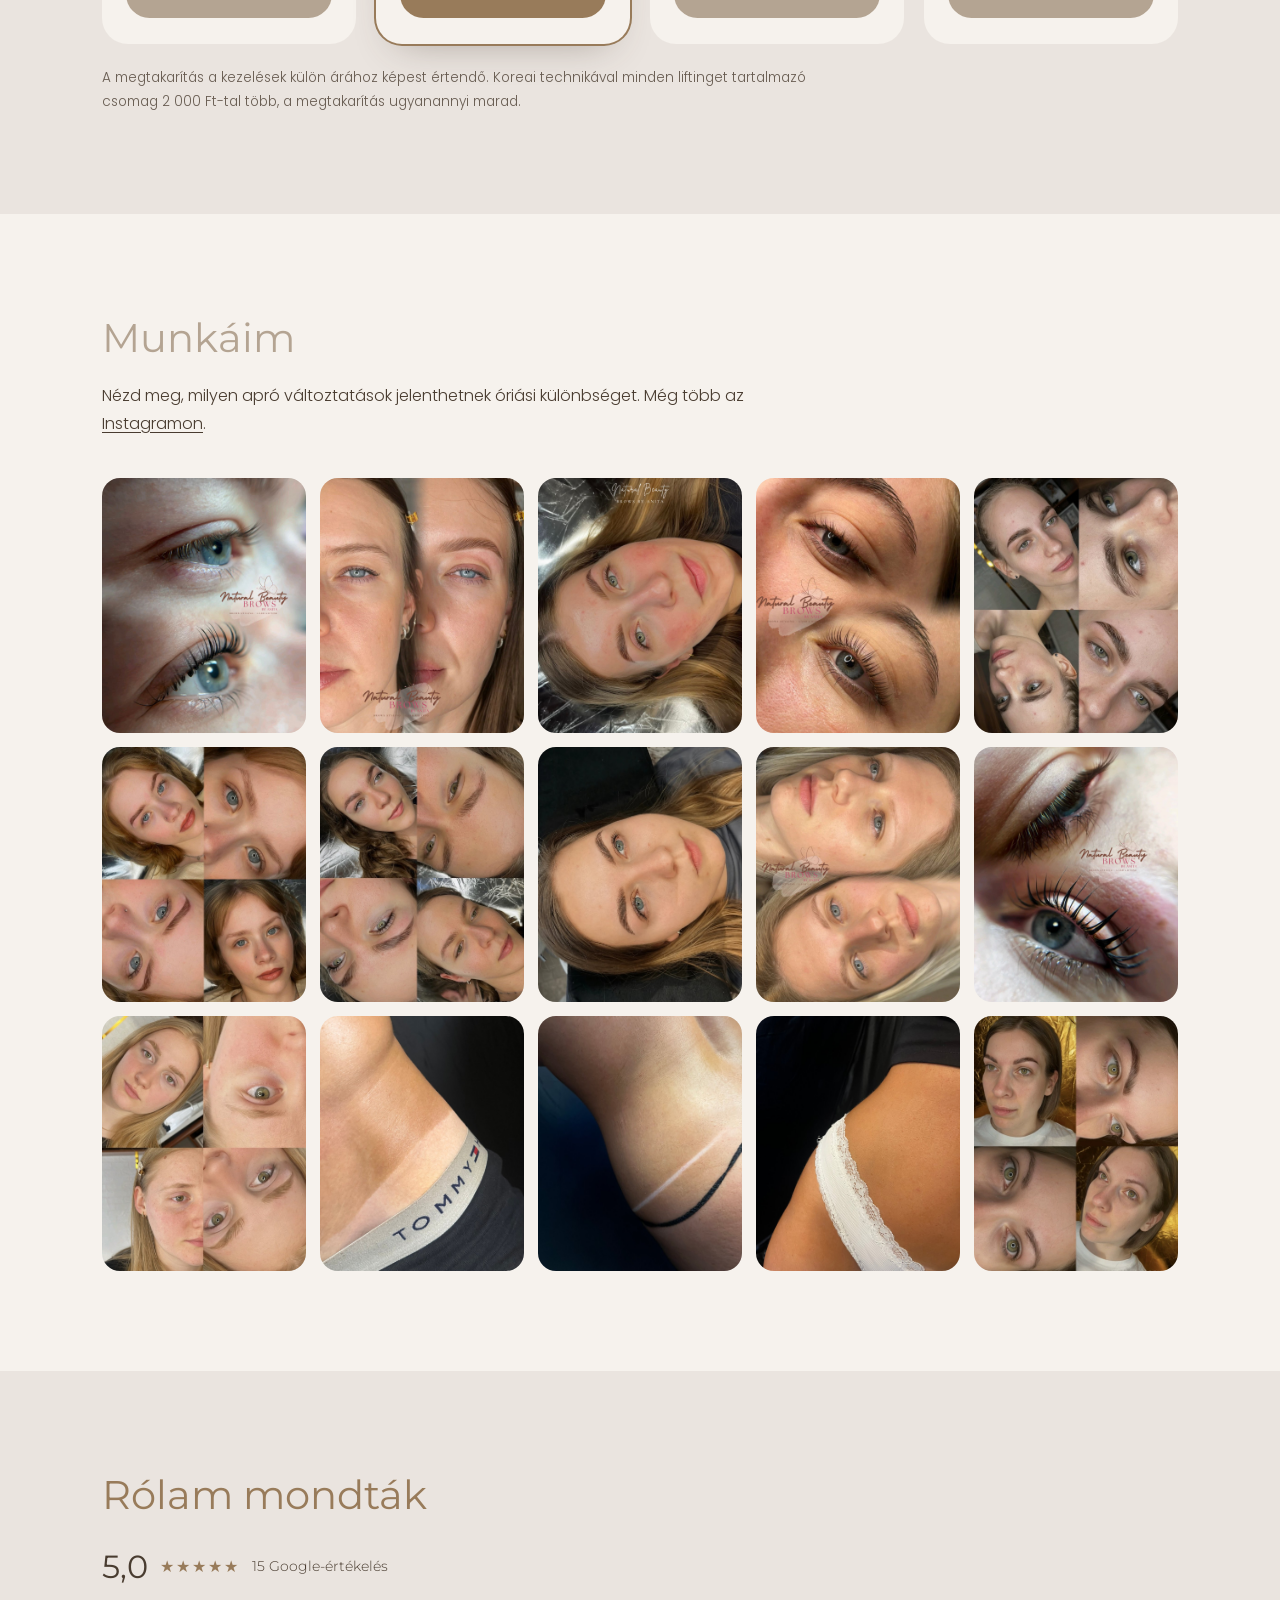
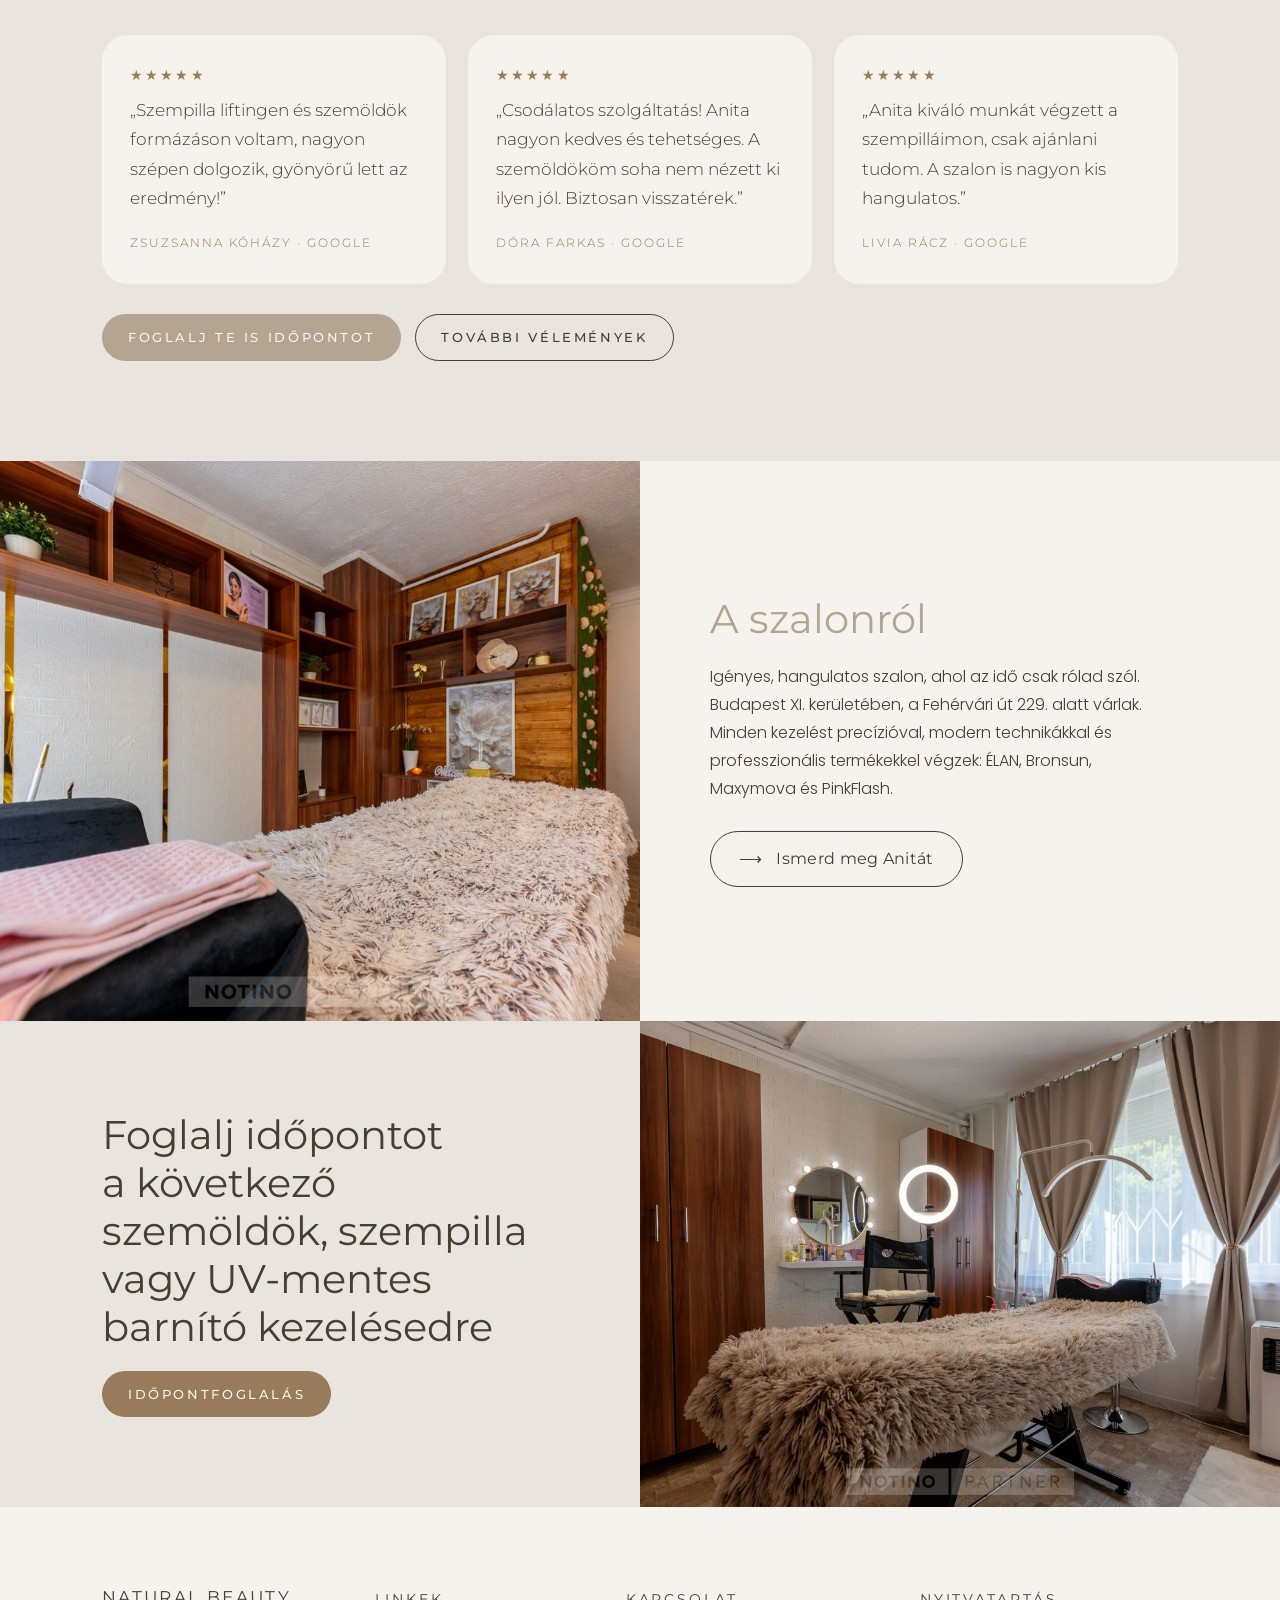
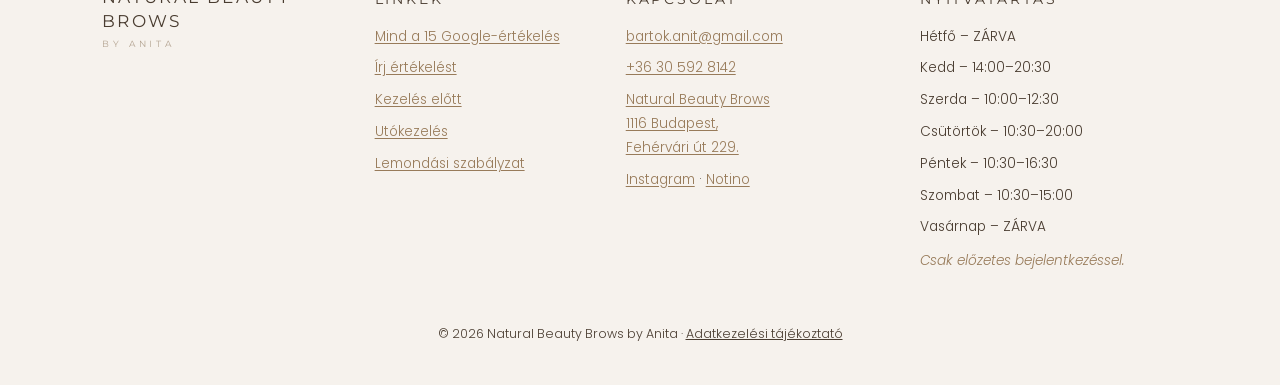
==== commit 6aff4a09: "Favicon a logobol Co-Authored-By: Claude Opus 5.5 <noreply@anthropic.com> Claude-Session: https://cl" ====
--- a/index.html
+++ b/index.html
@@ -20,6 +20,10 @@
 <link rel="preconnect" href="https://fonts.gstatic.com" crossorigin>
 <link href="https://fonts.googleapis.com/css2?family=Montserrat:wght@300;400;500;600&family=Poppins:wght@300;400;500&display=swap" rel="stylesheet">
 <link rel="stylesheet" href="style.css?v=25">
+<link rel="icon" href="favicon.ico?v=1" sizes="any">
+<link rel="icon" type="image/png" sizes="32x32" href="img/favicon-32.png?v=1">
+<link rel="icon" type="image/png" sizes="192x192" href="img/icon-192.png?v=1">
+<link rel="apple-touch-icon" href="apple-touch-icon.png?v=1">
 </head>
 <body>
 <header>
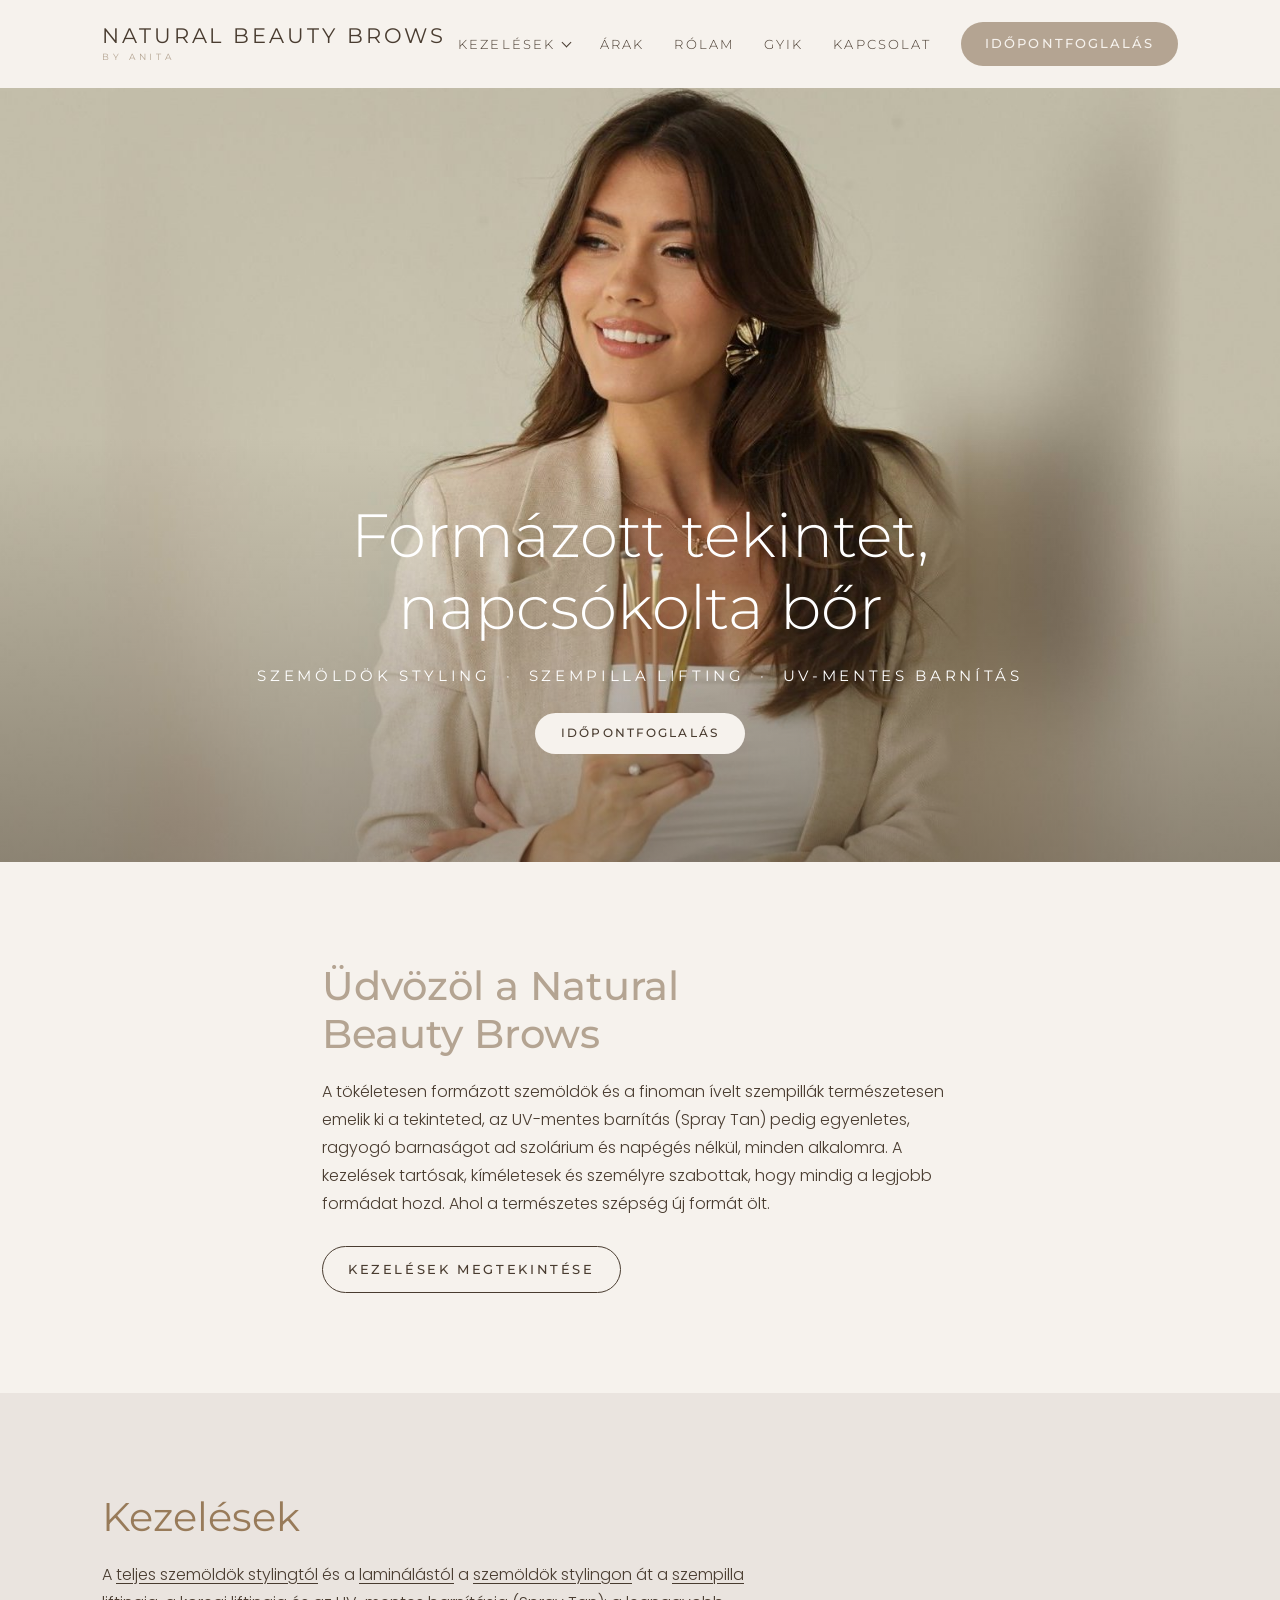
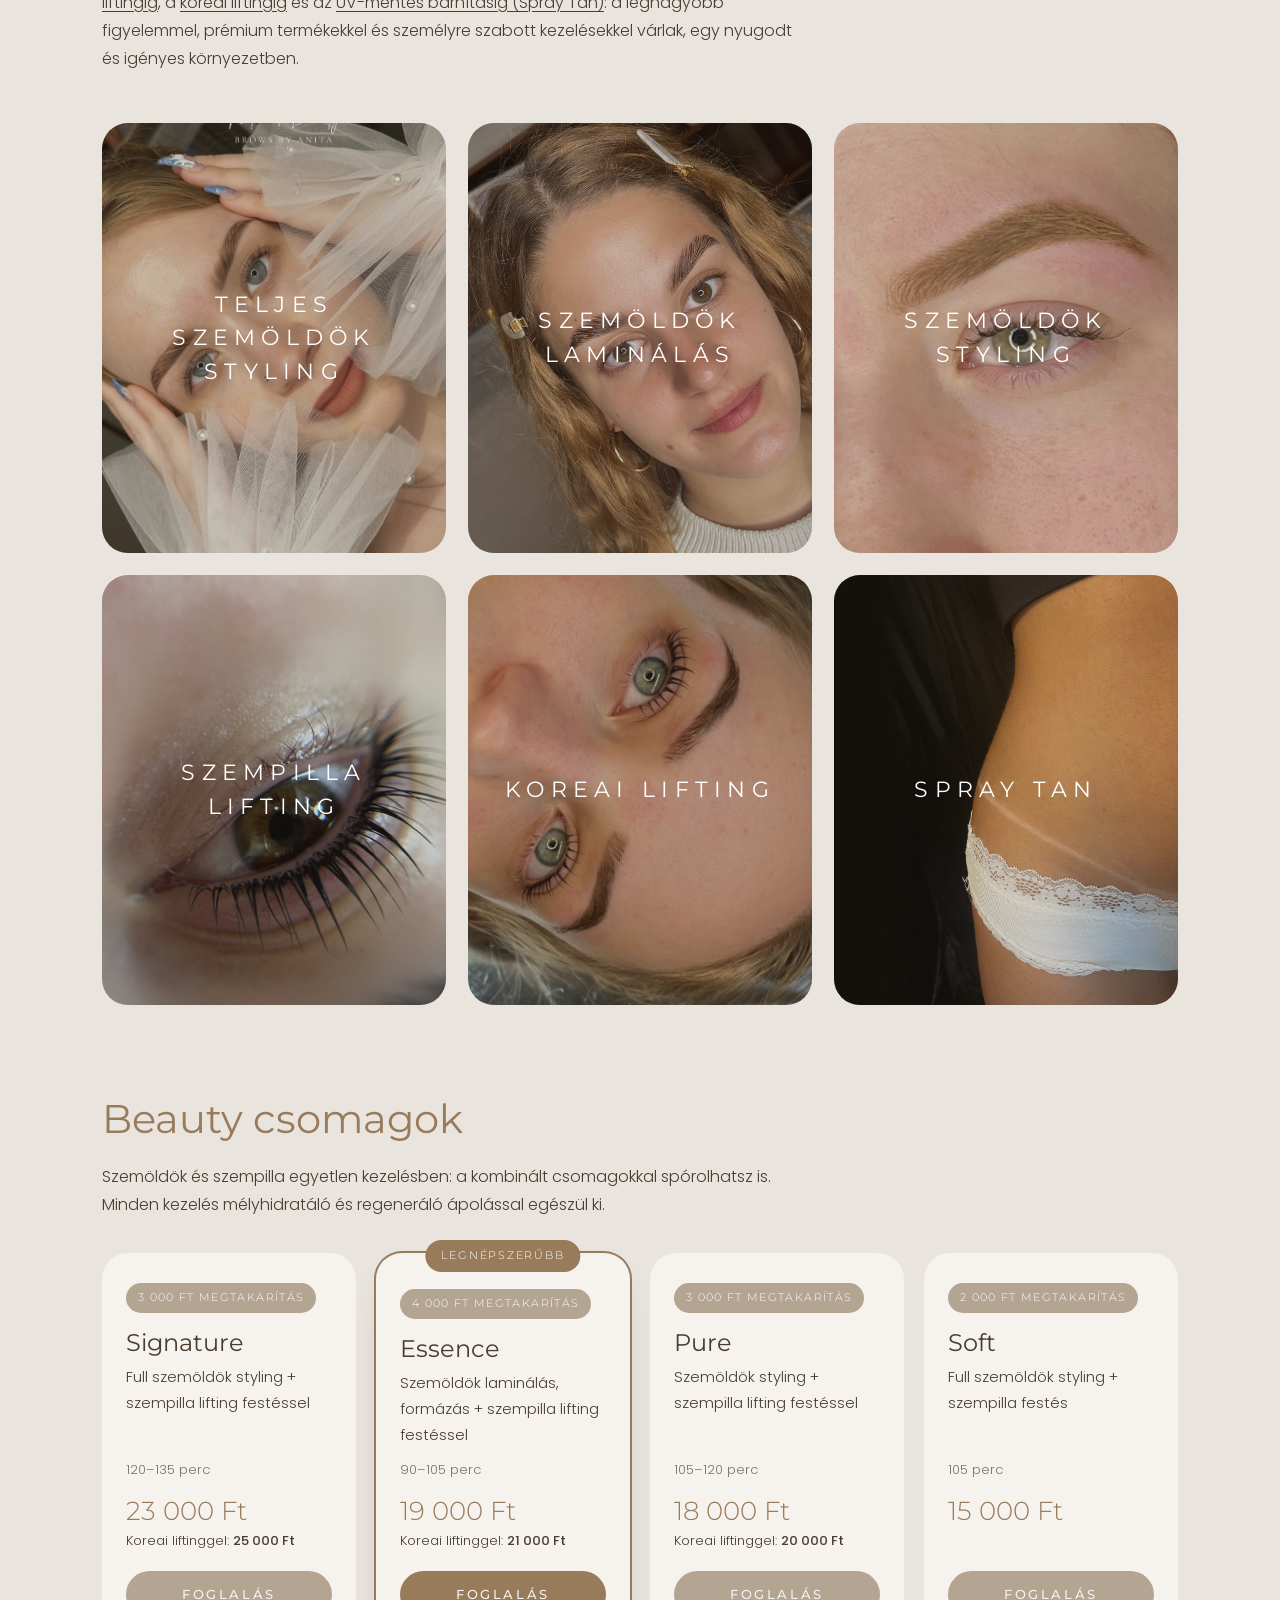
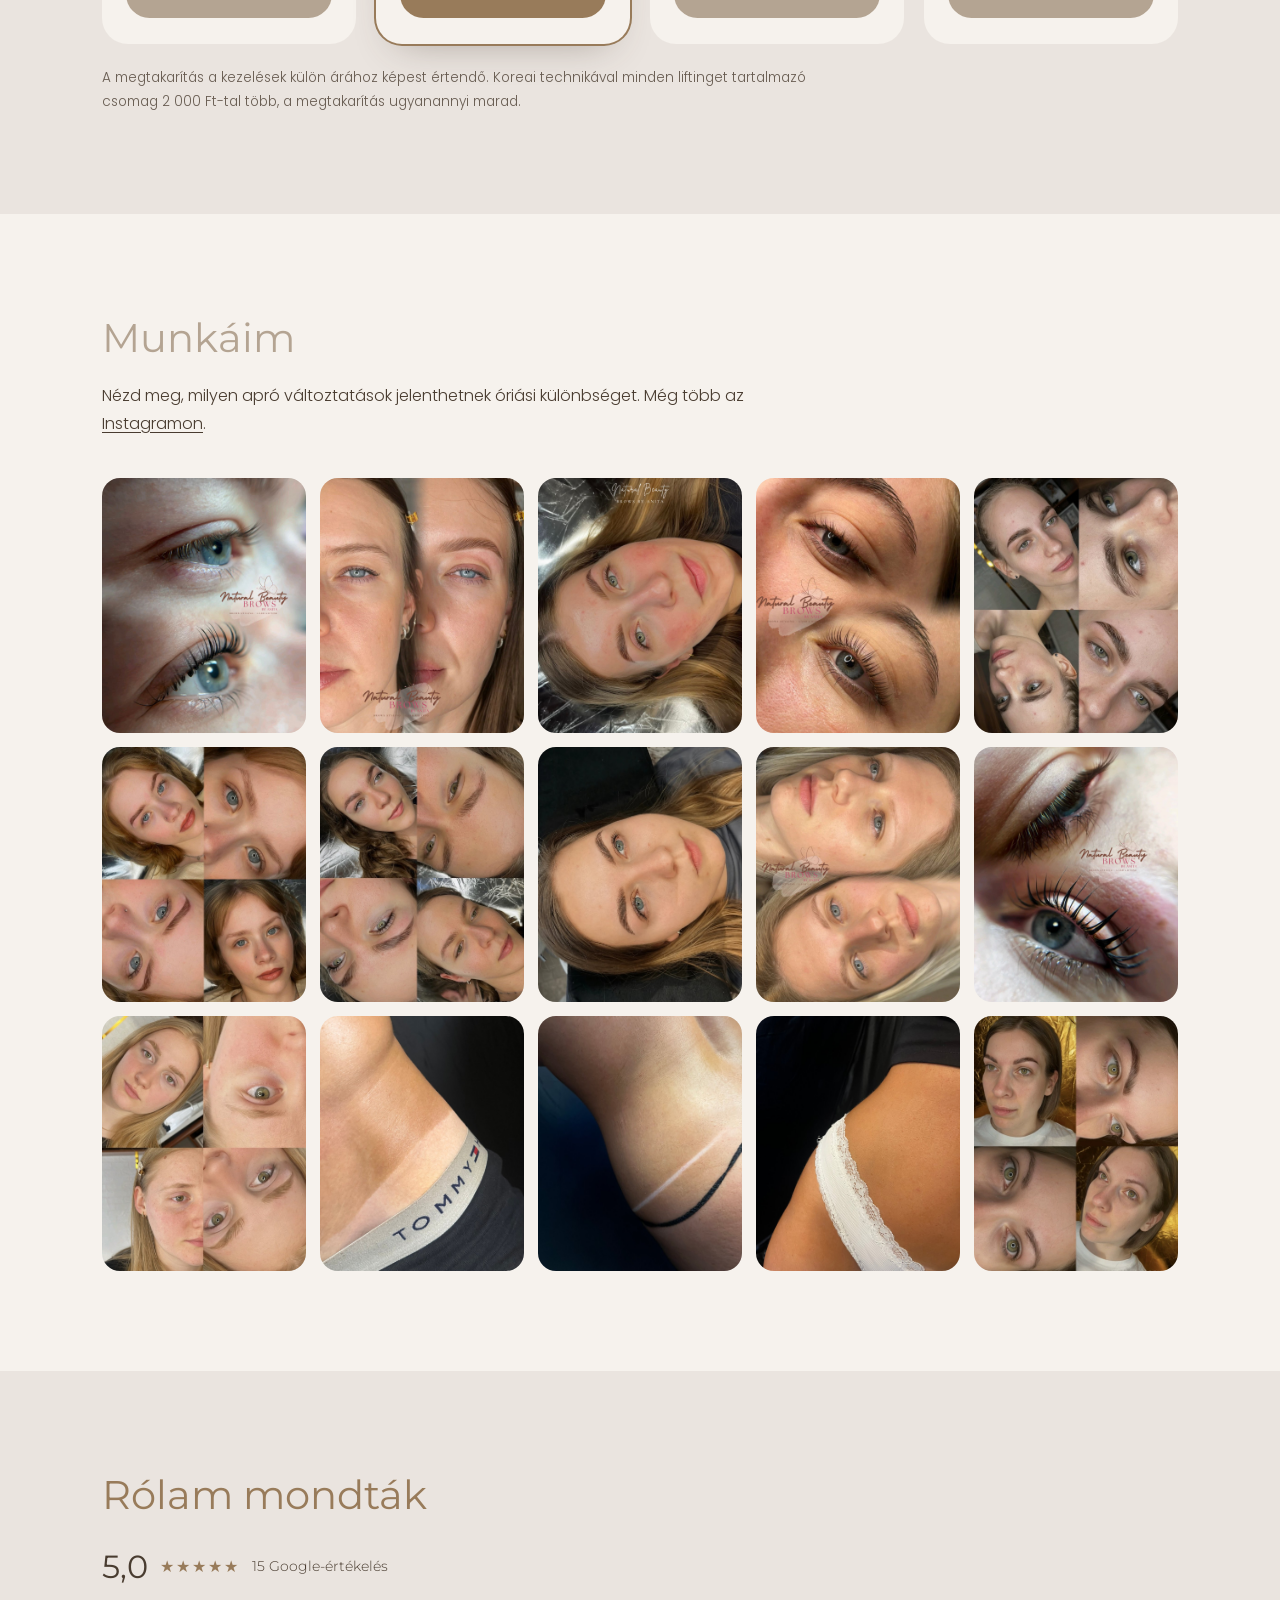
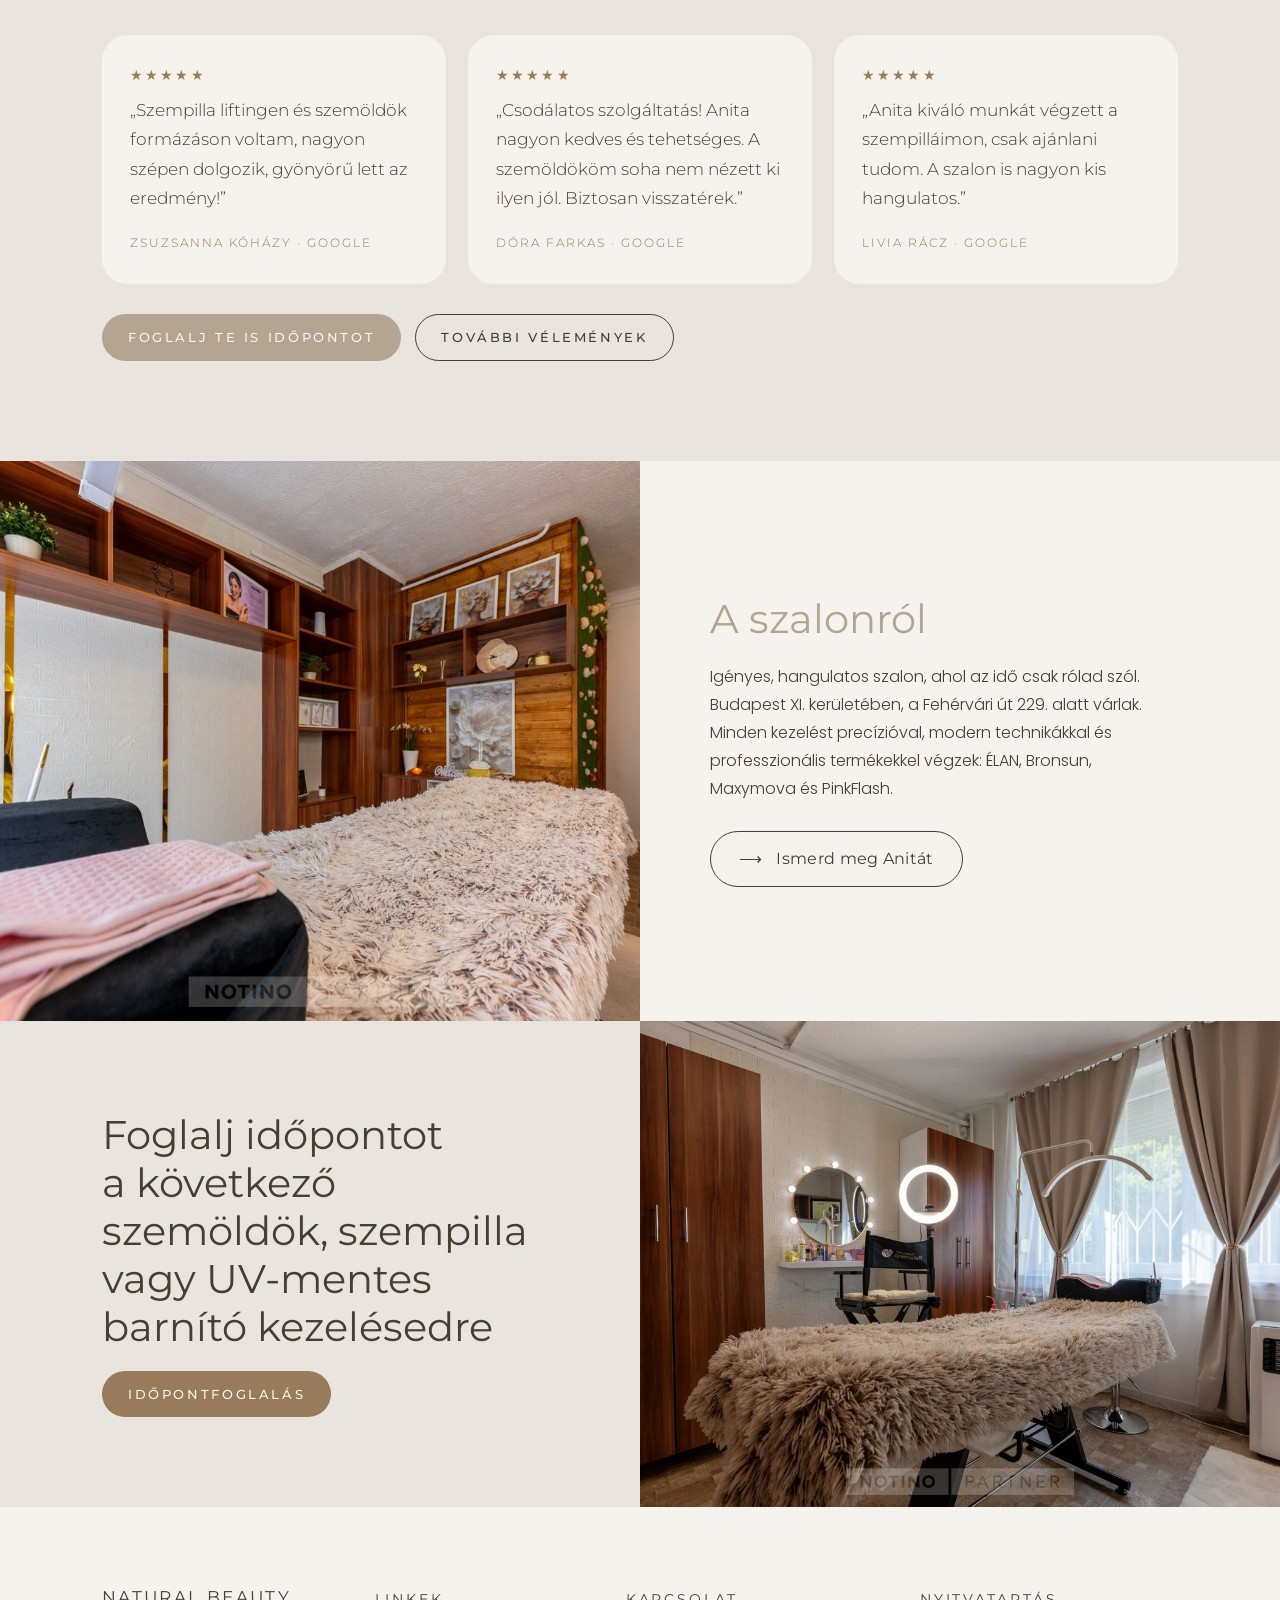
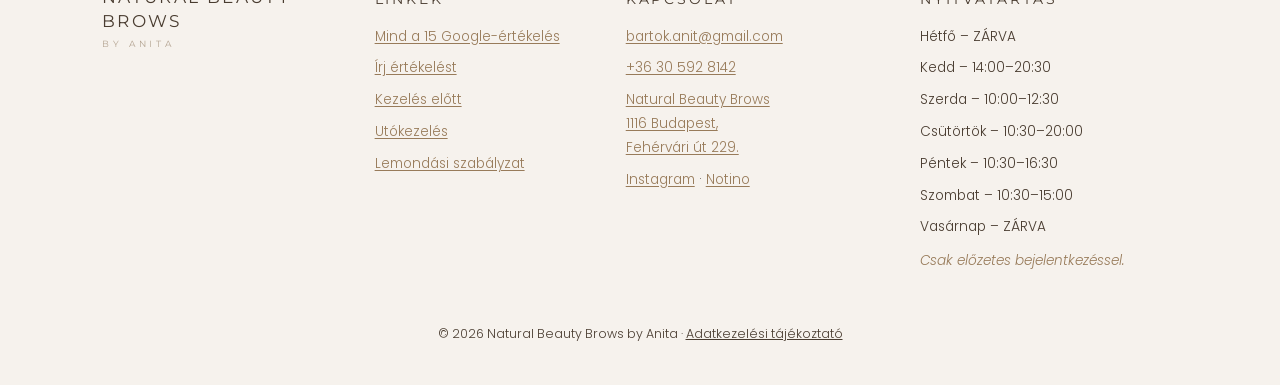
==== commit 1bf469c7: "Belso linkek a kanonikus fooldalra mutatnak (index.html helyett ./) Co-Authored-By: Claude Opus 5.5 " ====
--- a/index.html
+++ b/index.html
@@ -28,10 +28,10 @@
 <body>
 <header>
   <div class="wrap nav">
-    <a href="index.html" class="logo">Natural Beauty Brows<small>by Anita</small></a>
+    <a href="./" class="logo">Natural Beauty Brows<small>by Anita</small></a>
     <button class="burger" aria-label="Menü" onclick="document.getElementById('menu').classList.toggle('open')"><span></span><span></span><span></span></button>
     <ul class="menu" id="menu">
-      <li class="drop"><a href="index.html#kezelesek">Kezelések</a>
+      <li class="drop"><a href="./#kezelesek">Kezelések</a>
         <ul class="sub">
           <li><a href="teljes-szemoldok-styling.html">Teljes szemöldök styling</a></li>
           <li><a href="szemoldok-laminalas.html">Szemöldök laminálás</a></li>
@@ -186,7 +186,7 @@
 
 <footer>
   <div class="wrap fgrid">
-    <div><a href="index.html" class="logo">Natural Beauty Brows<small>by Anita</small></a></div>
+    <div><a href="./" class="logo">Natural Beauty Brows<small>by Anita</small></a></div>
     <div>
       <h4>Linkek</h4>
       <ul class="u">
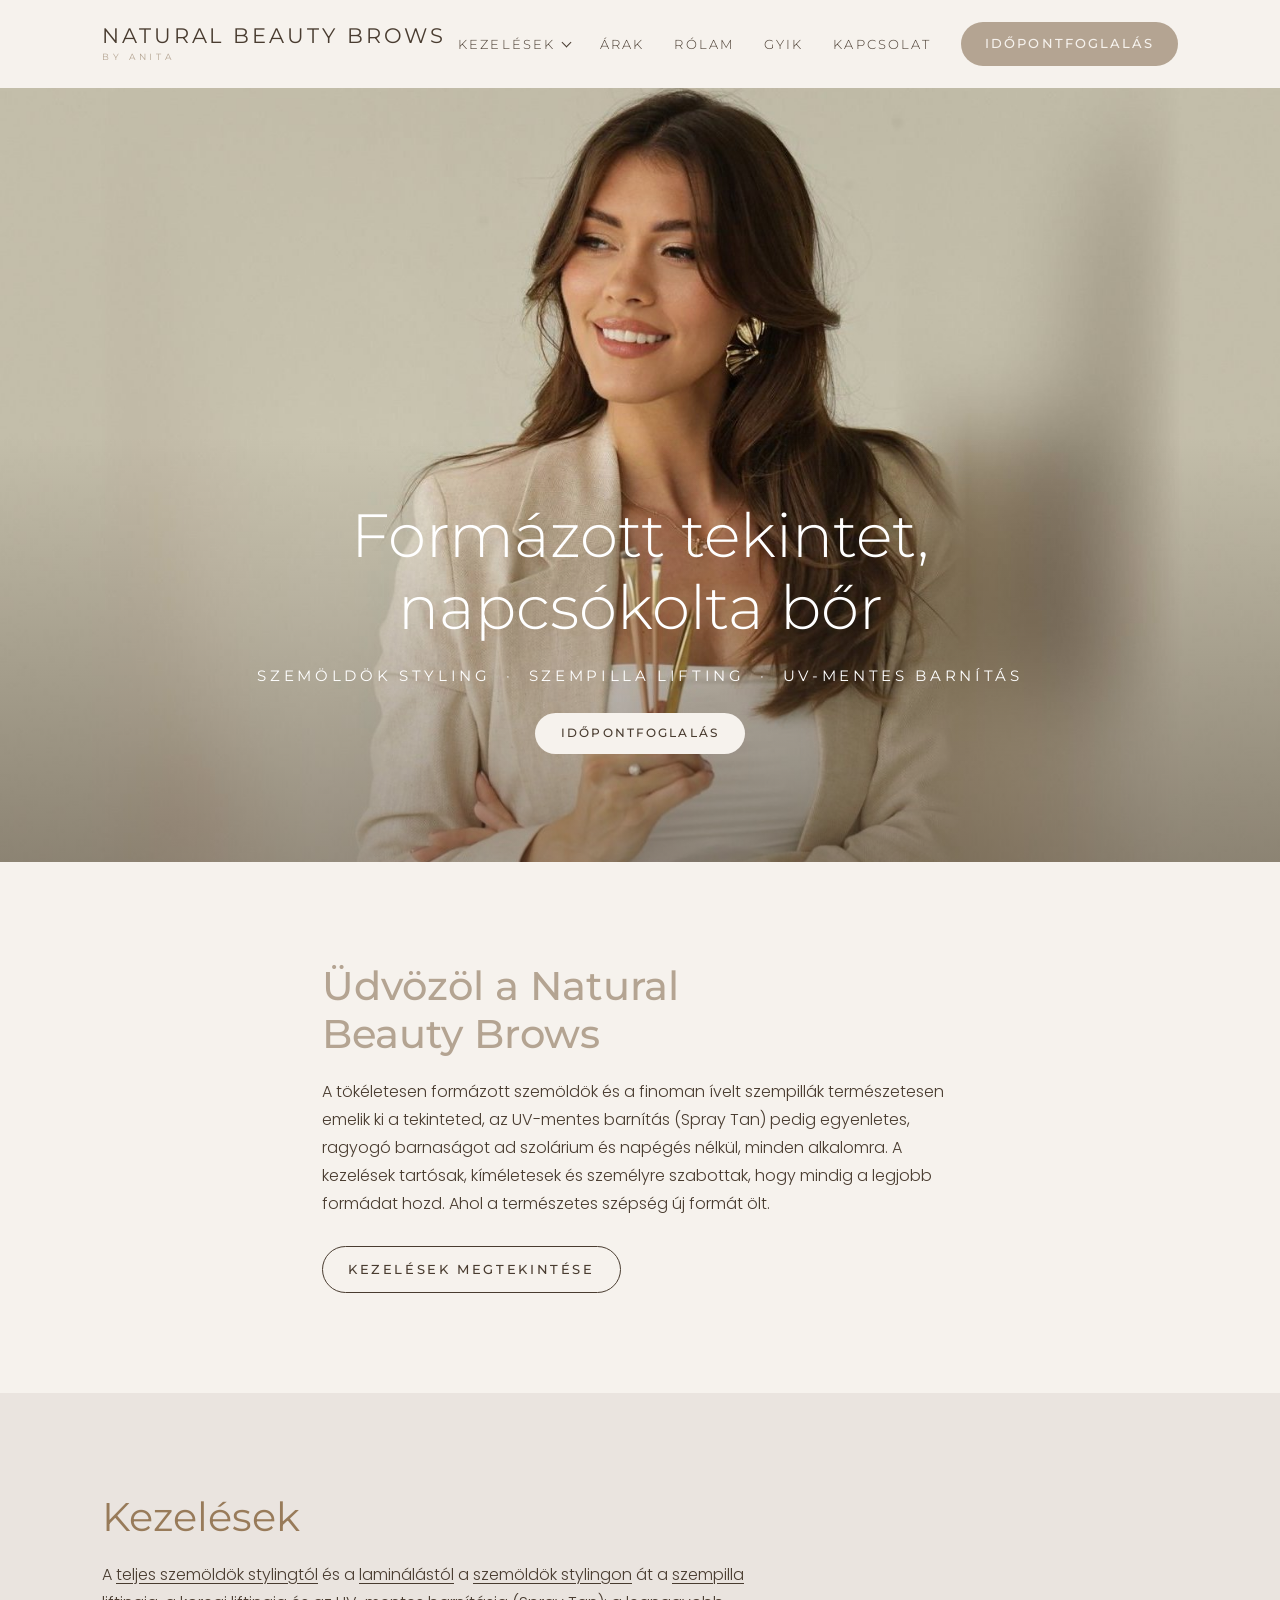
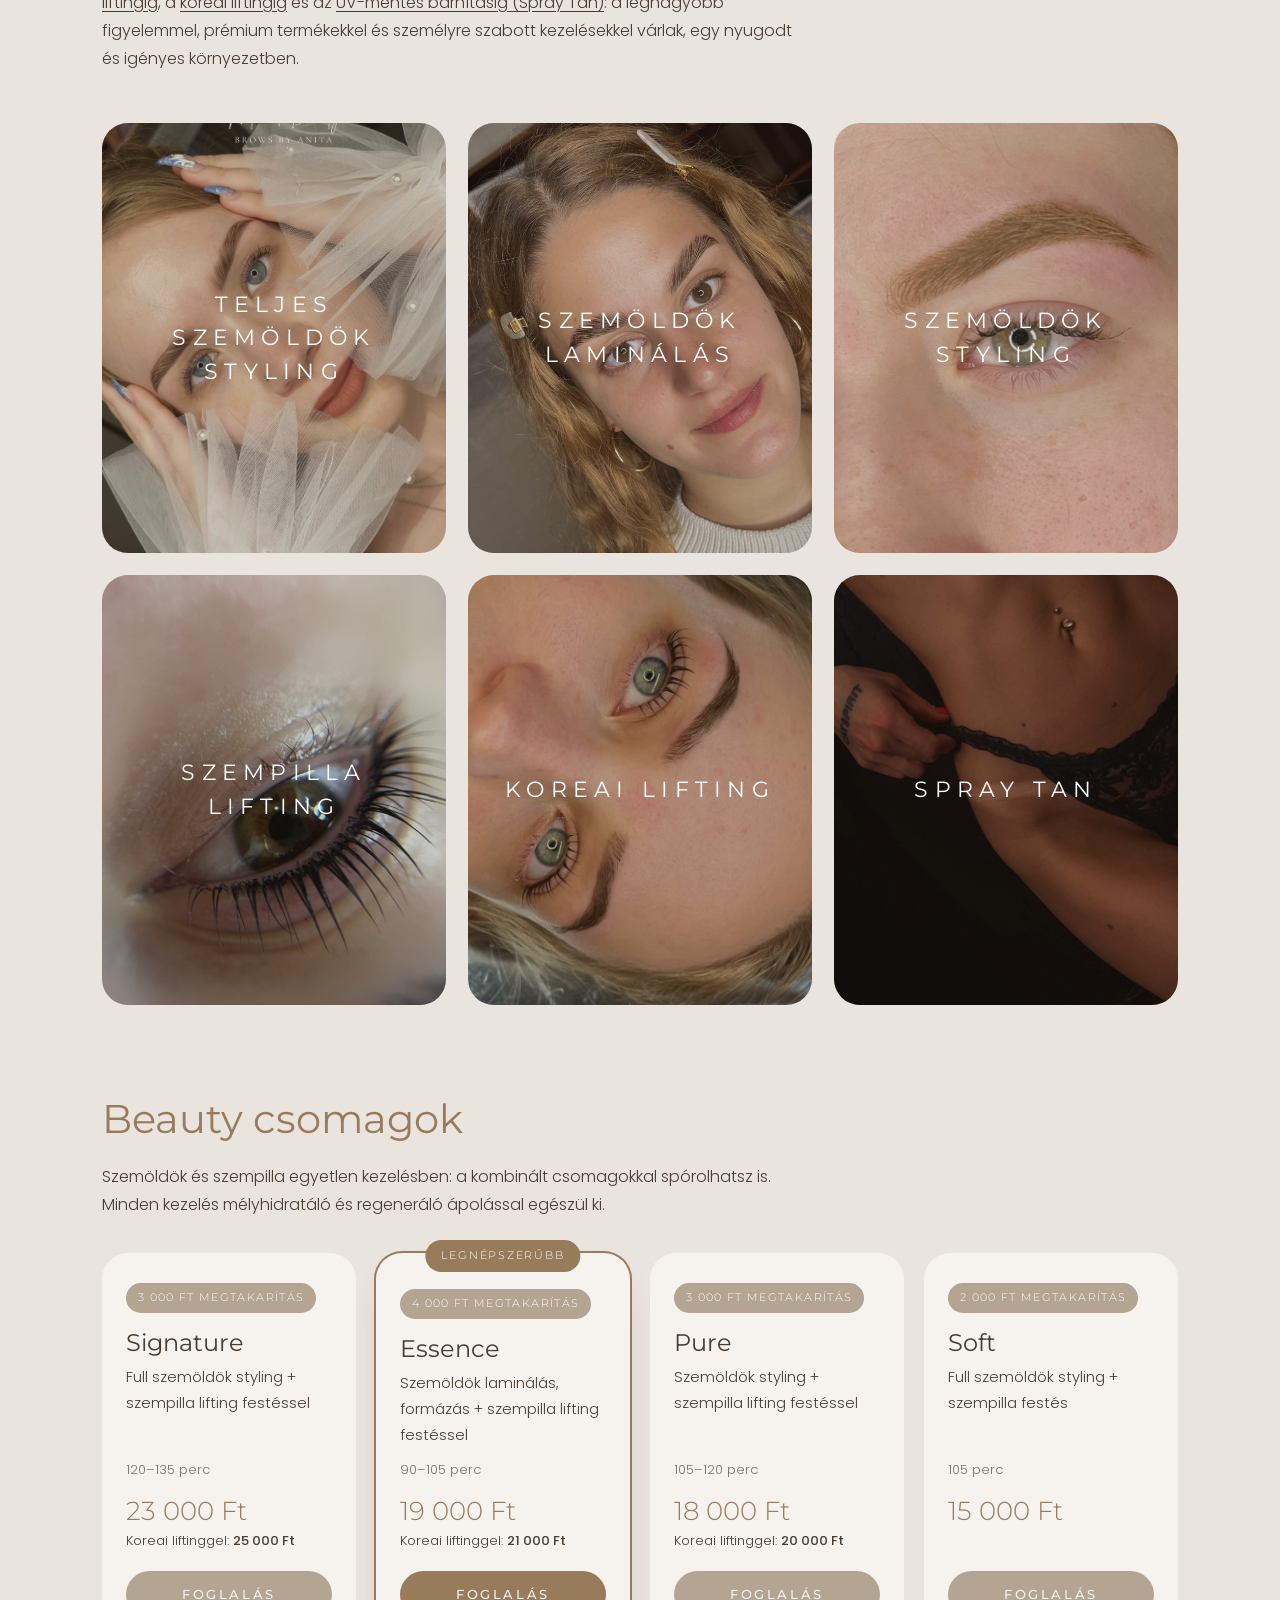
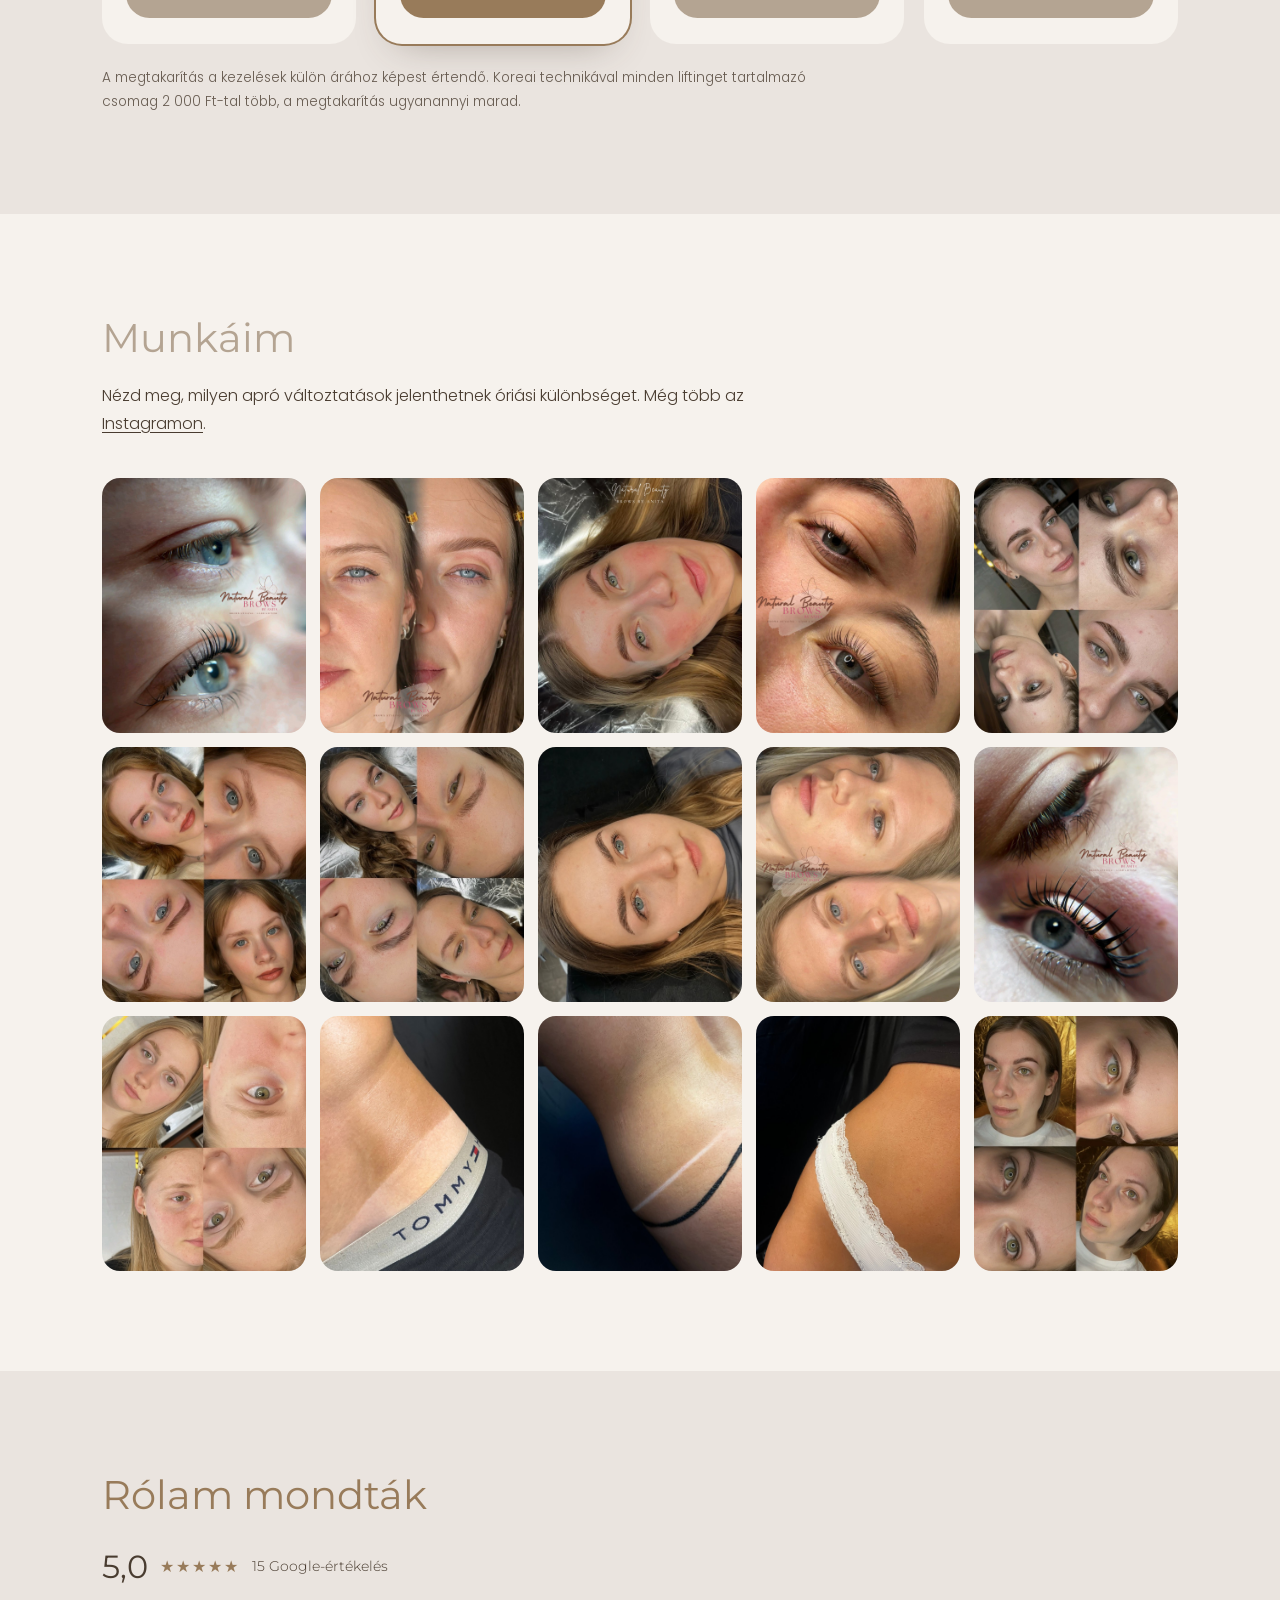
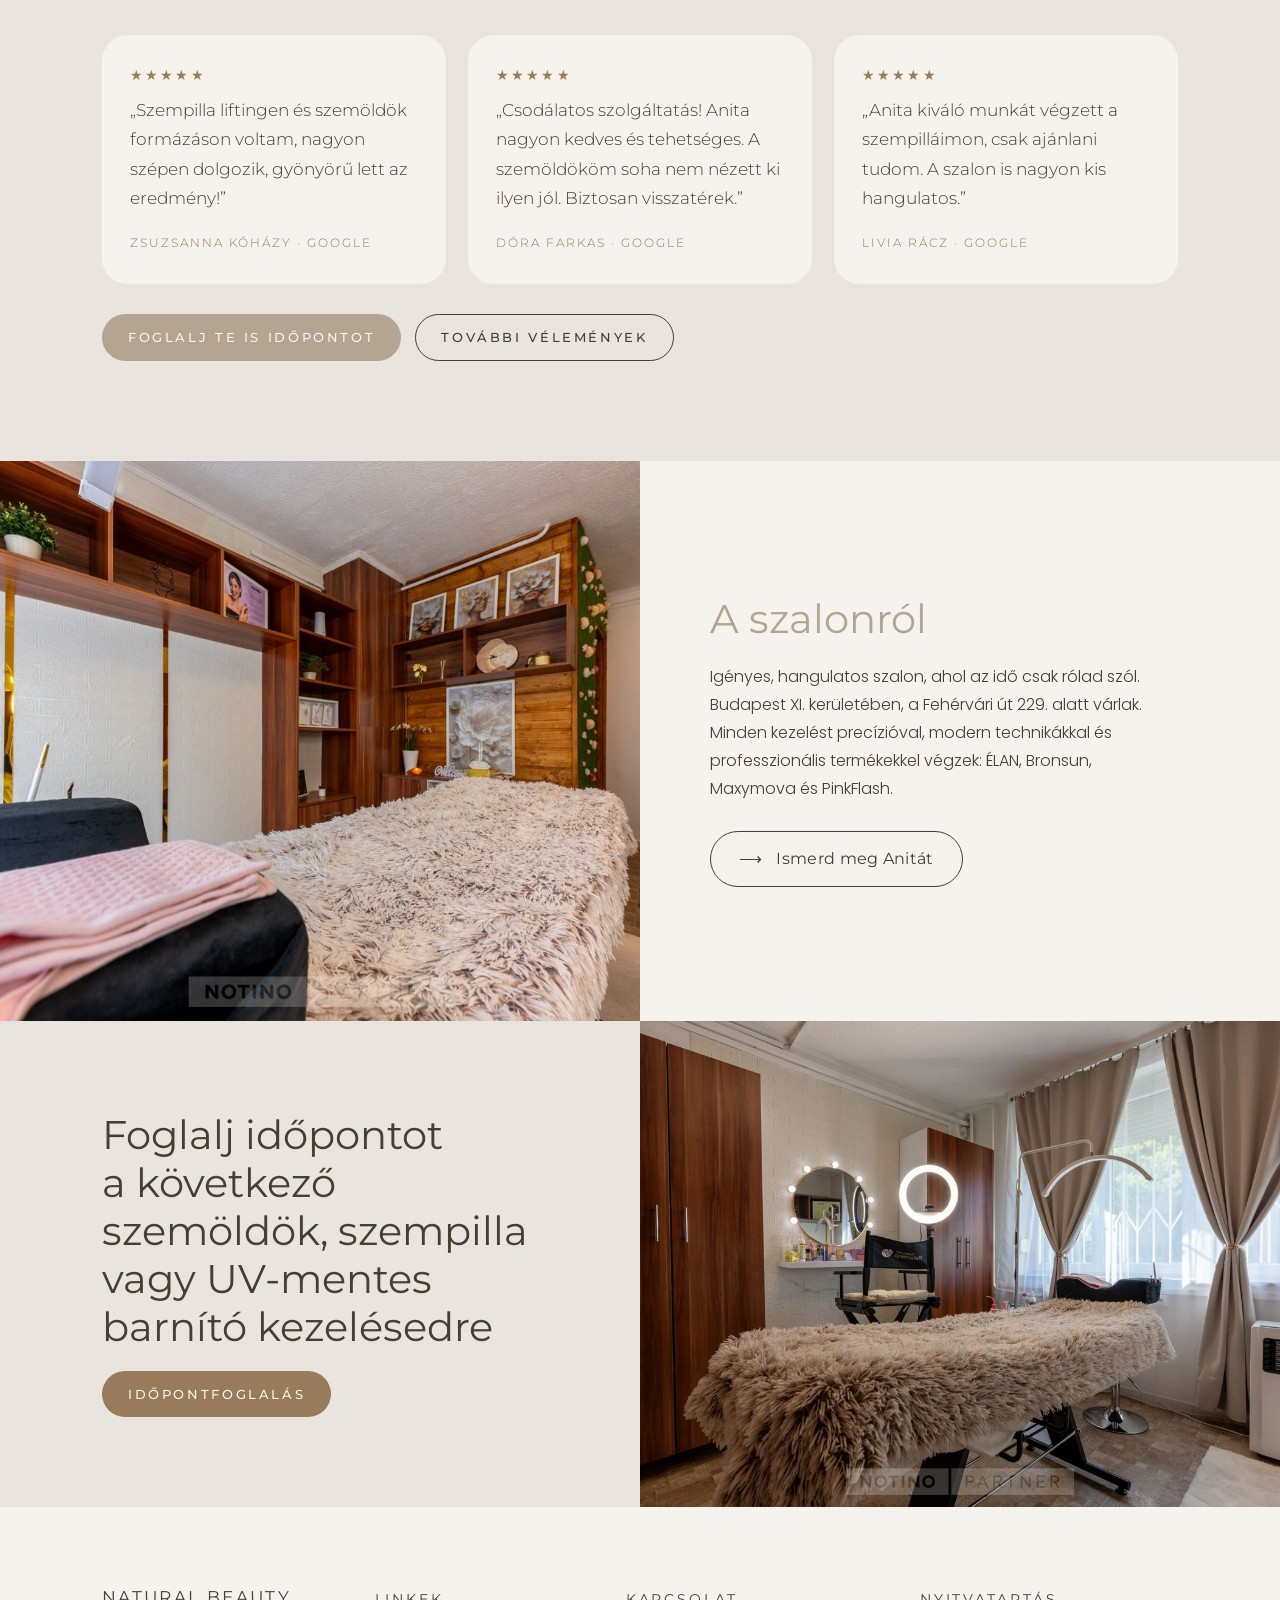
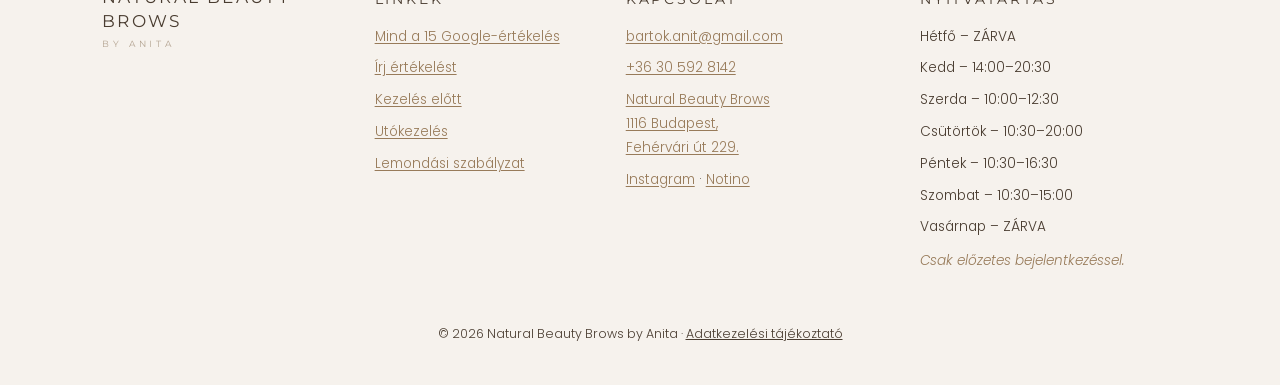
==== commit 25e863b8: "Fooldal: uj spray tan foto a csempen Co-Authored-By: Claude Opus 5.5 <noreply@anthropic.com> Claude-" ====
--- a/index.html
+++ b/index.html
@@ -19,7 +19,7 @@
 <link rel="preconnect" href="https://fonts.googleapis.com">
 <link rel="preconnect" href="https://fonts.gstatic.com" crossorigin>
 <link href="https://fonts.googleapis.com/css2?family=Montserrat:wght@300;400;500;600&family=Poppins:wght@300;400;500&display=swap" rel="stylesheet">
-<link rel="stylesheet" href="style.css?v=25">
+<link rel="stylesheet" href="style.css?v=26">
 <link rel="icon" href="favicon.ico?v=1" sizes="any">
 <link rel="icon" type="image/png" sizes="32x32" href="img/favicon-32.png?v=1">
 <link rel="icon" type="image/png" sizes="192x192" href="img/icon-192.png?v=1">
@@ -79,7 +79,7 @@
       <a class="tile" href="szemoldok-styling.html"><img src="img/szemoldok-styling-utana.jpg" alt="" loading="lazy"><span>Szemöldök styling</span></a>
       <a class="tile" href="szempilla-lifting.html"><img src="img/szempilla-lifting-uj.jpg" alt="" loading="lazy"><span>Szempilla lifting</span></a>
       <a class="tile" href="koreai-szempilla-lifting.html"><img src="img/koreai-lifting-uj.jpg" alt="" loading="lazy"><span>Koreai lifting</span></a>
-      <a class="tile" href="spray-tan.html"><img src="img/spray-tan.jpg" alt="" loading="lazy"><span>Spray tan</span></a>
+      <a class="tile" href="spray-tan.html"><img src="img/spray-tan-3.jpg" alt="" loading="lazy"><span>Spray tan</span></a>
     </div>
     <div class="packs" id="csomagok">
       <h2>Beauty csomagok</h2>
--- a/style.css
+++ b/style.css
@@ -325,3 +325,4 @@
 .lb-c{pointer-events:none}
 .lb button{z-index:2}
 @media(max-width:600px){.lb-c{bottom:22px}}
+.tile img[src$="spray-tan-3.jpg"]{object-position:45% 55%}
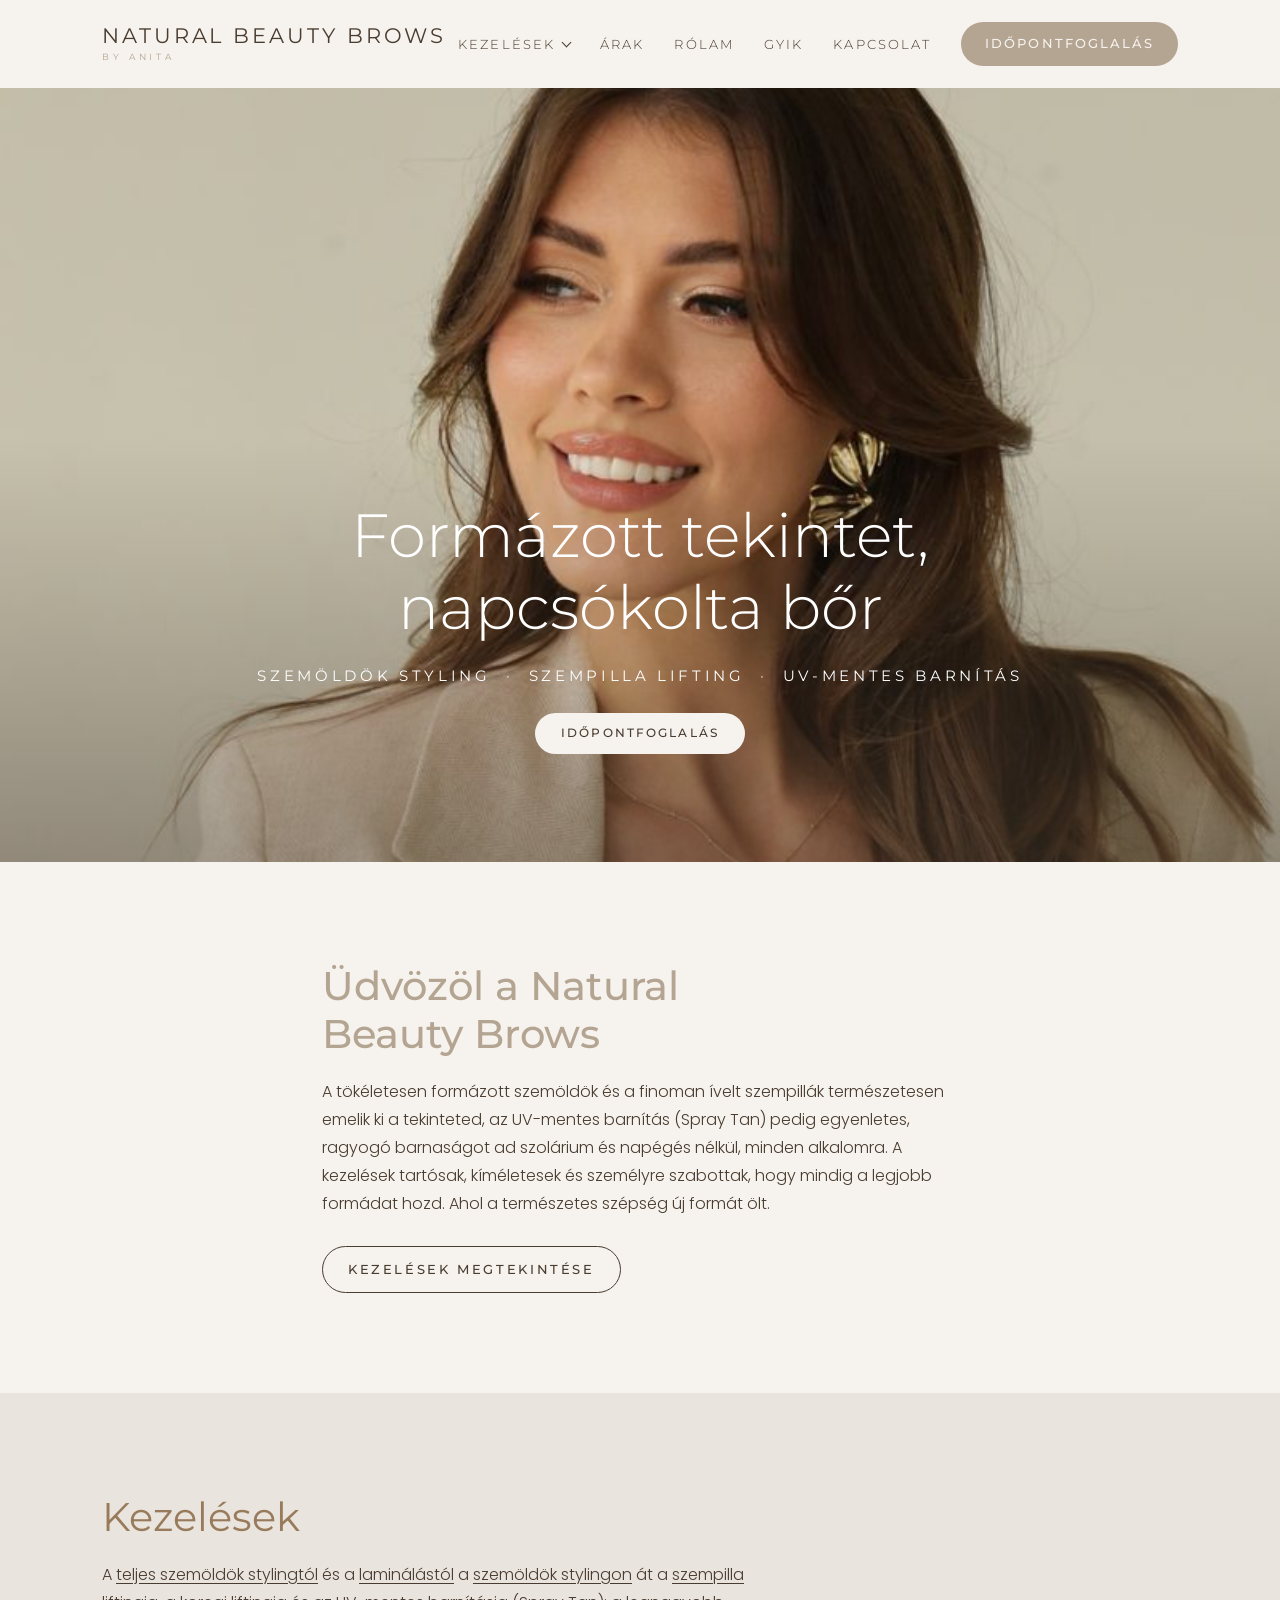
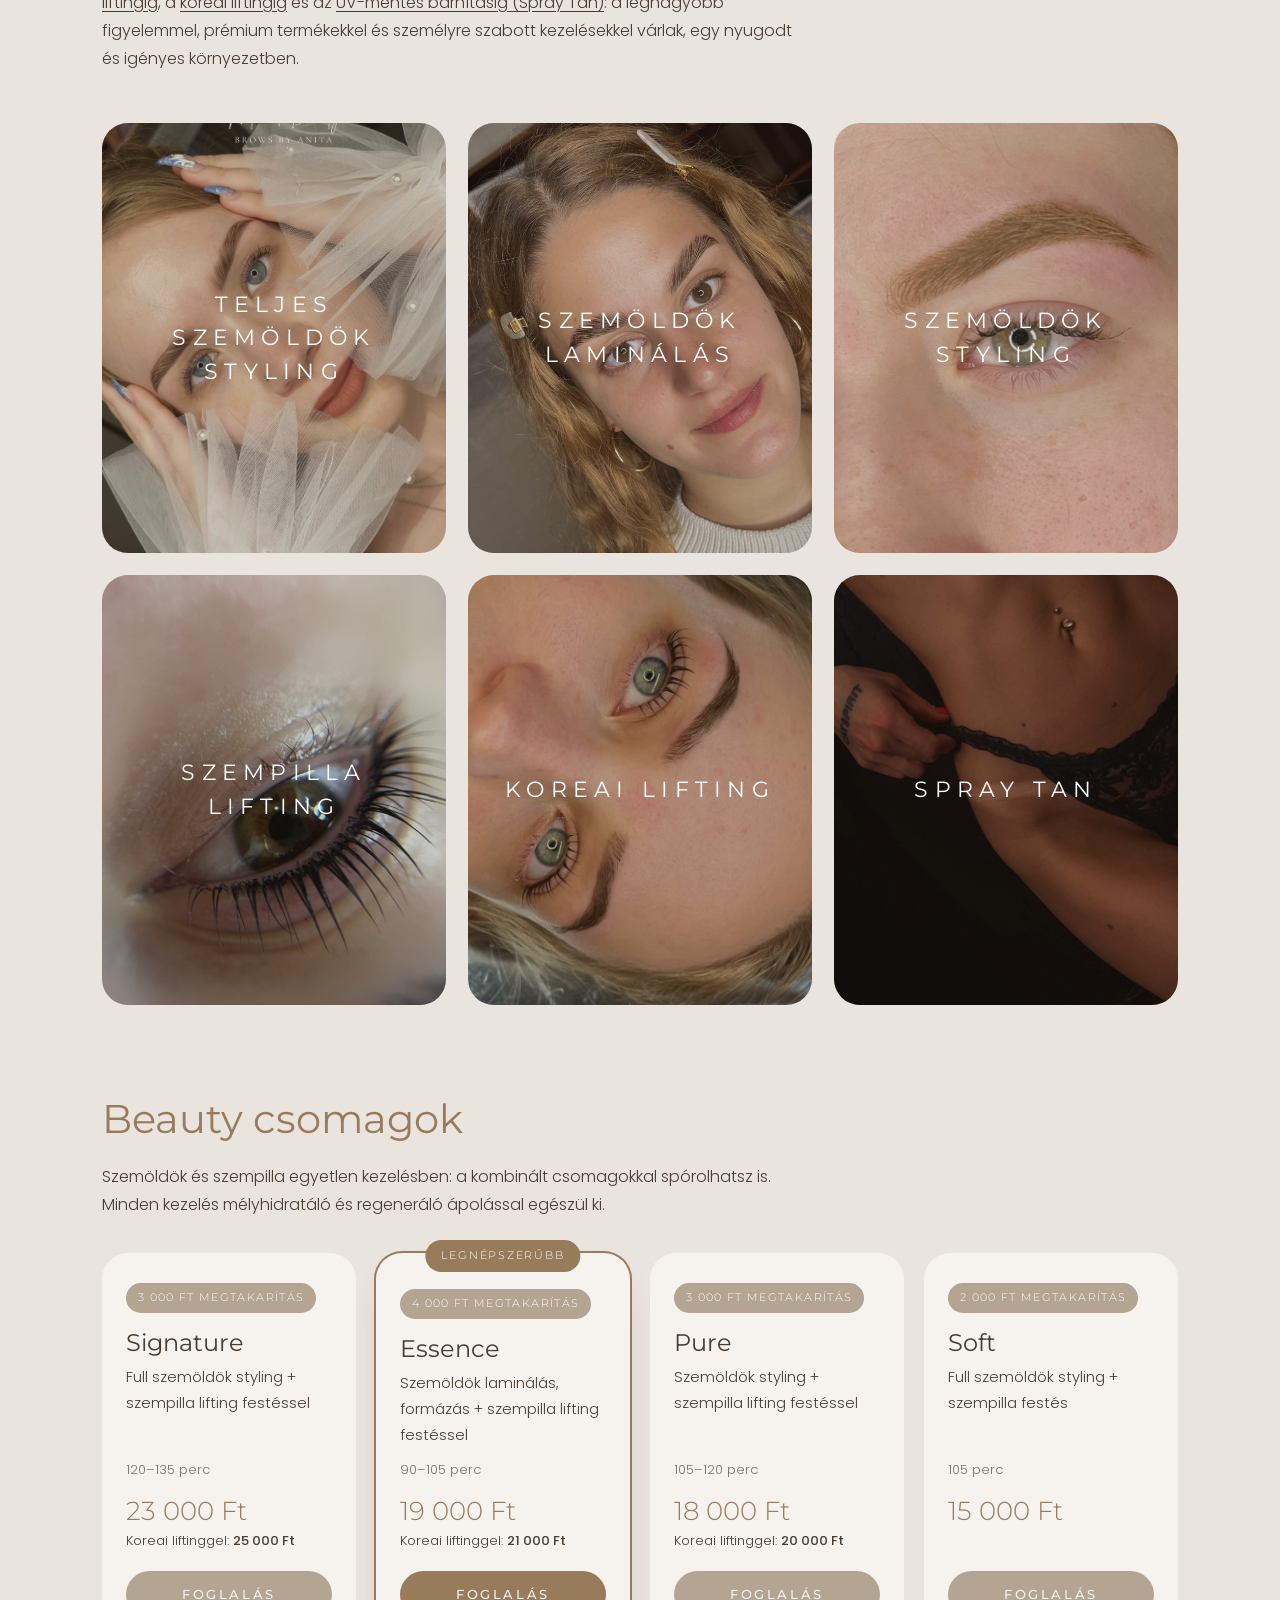
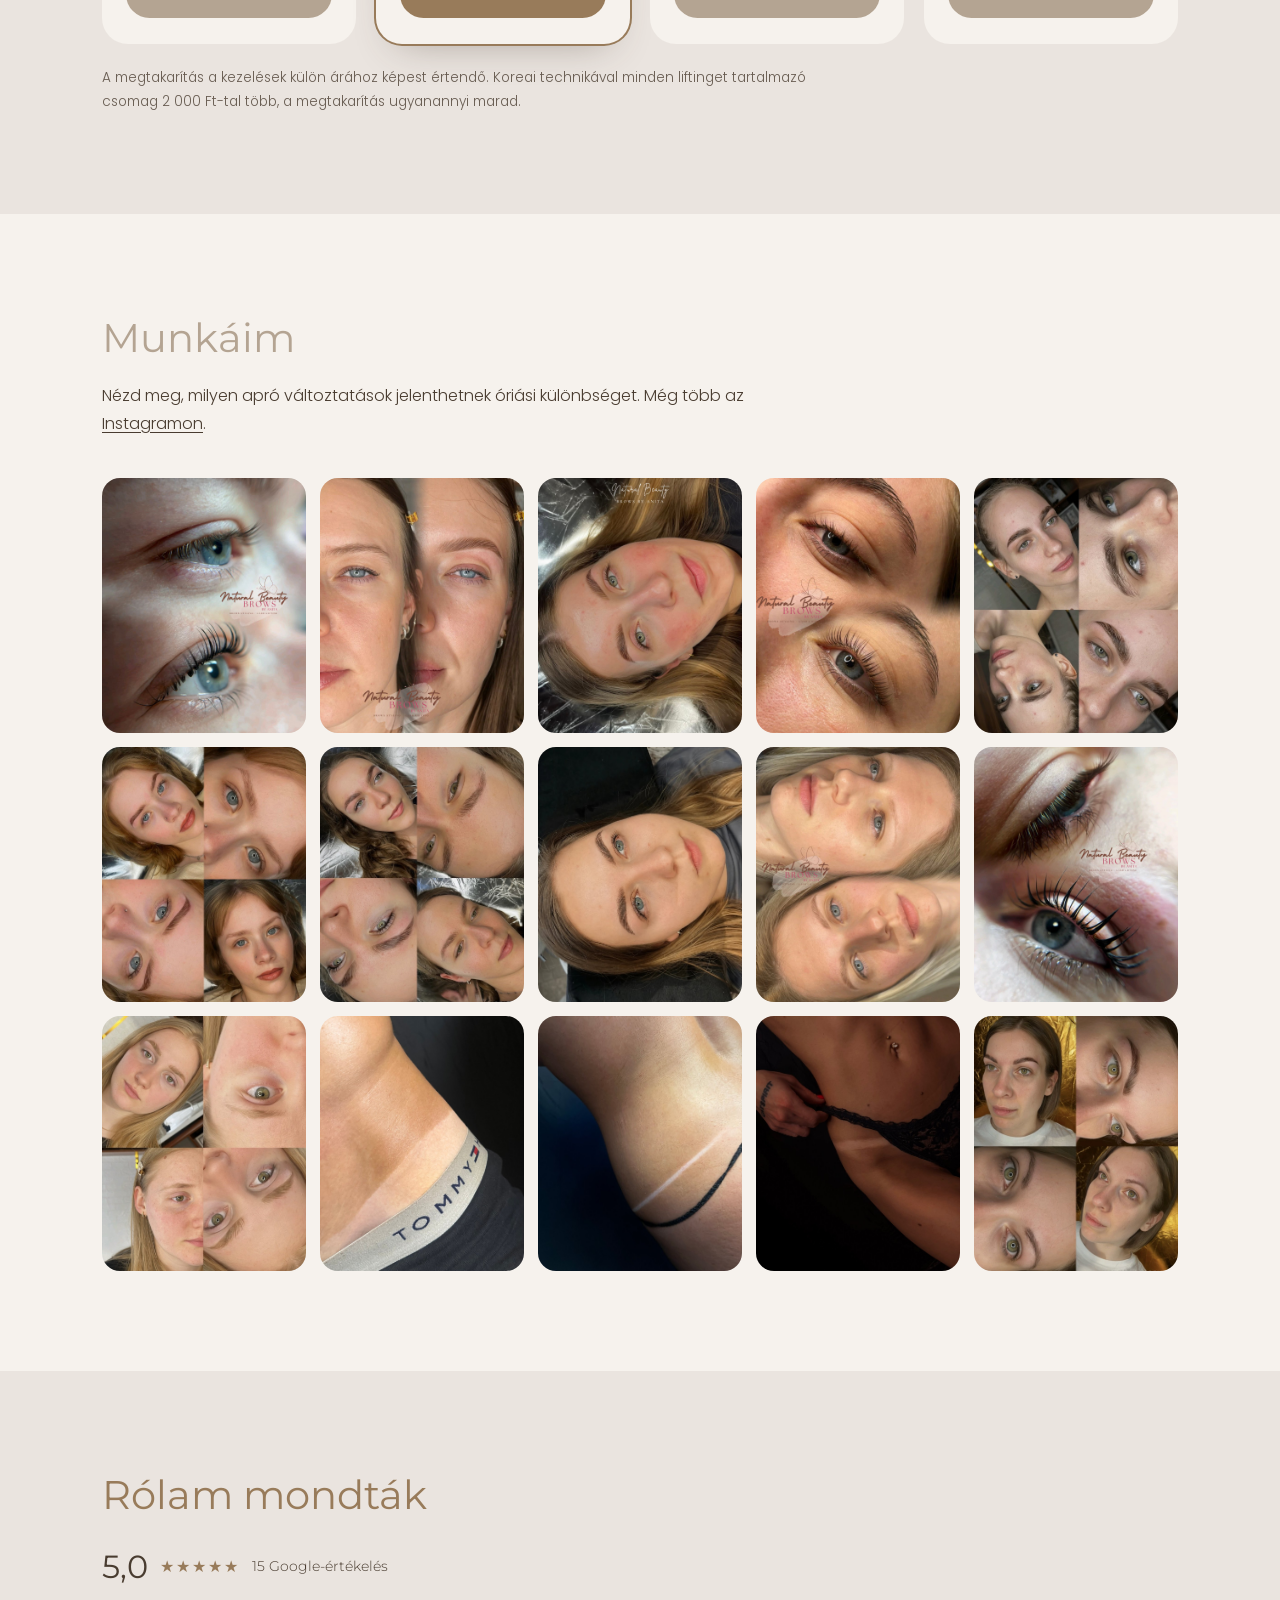
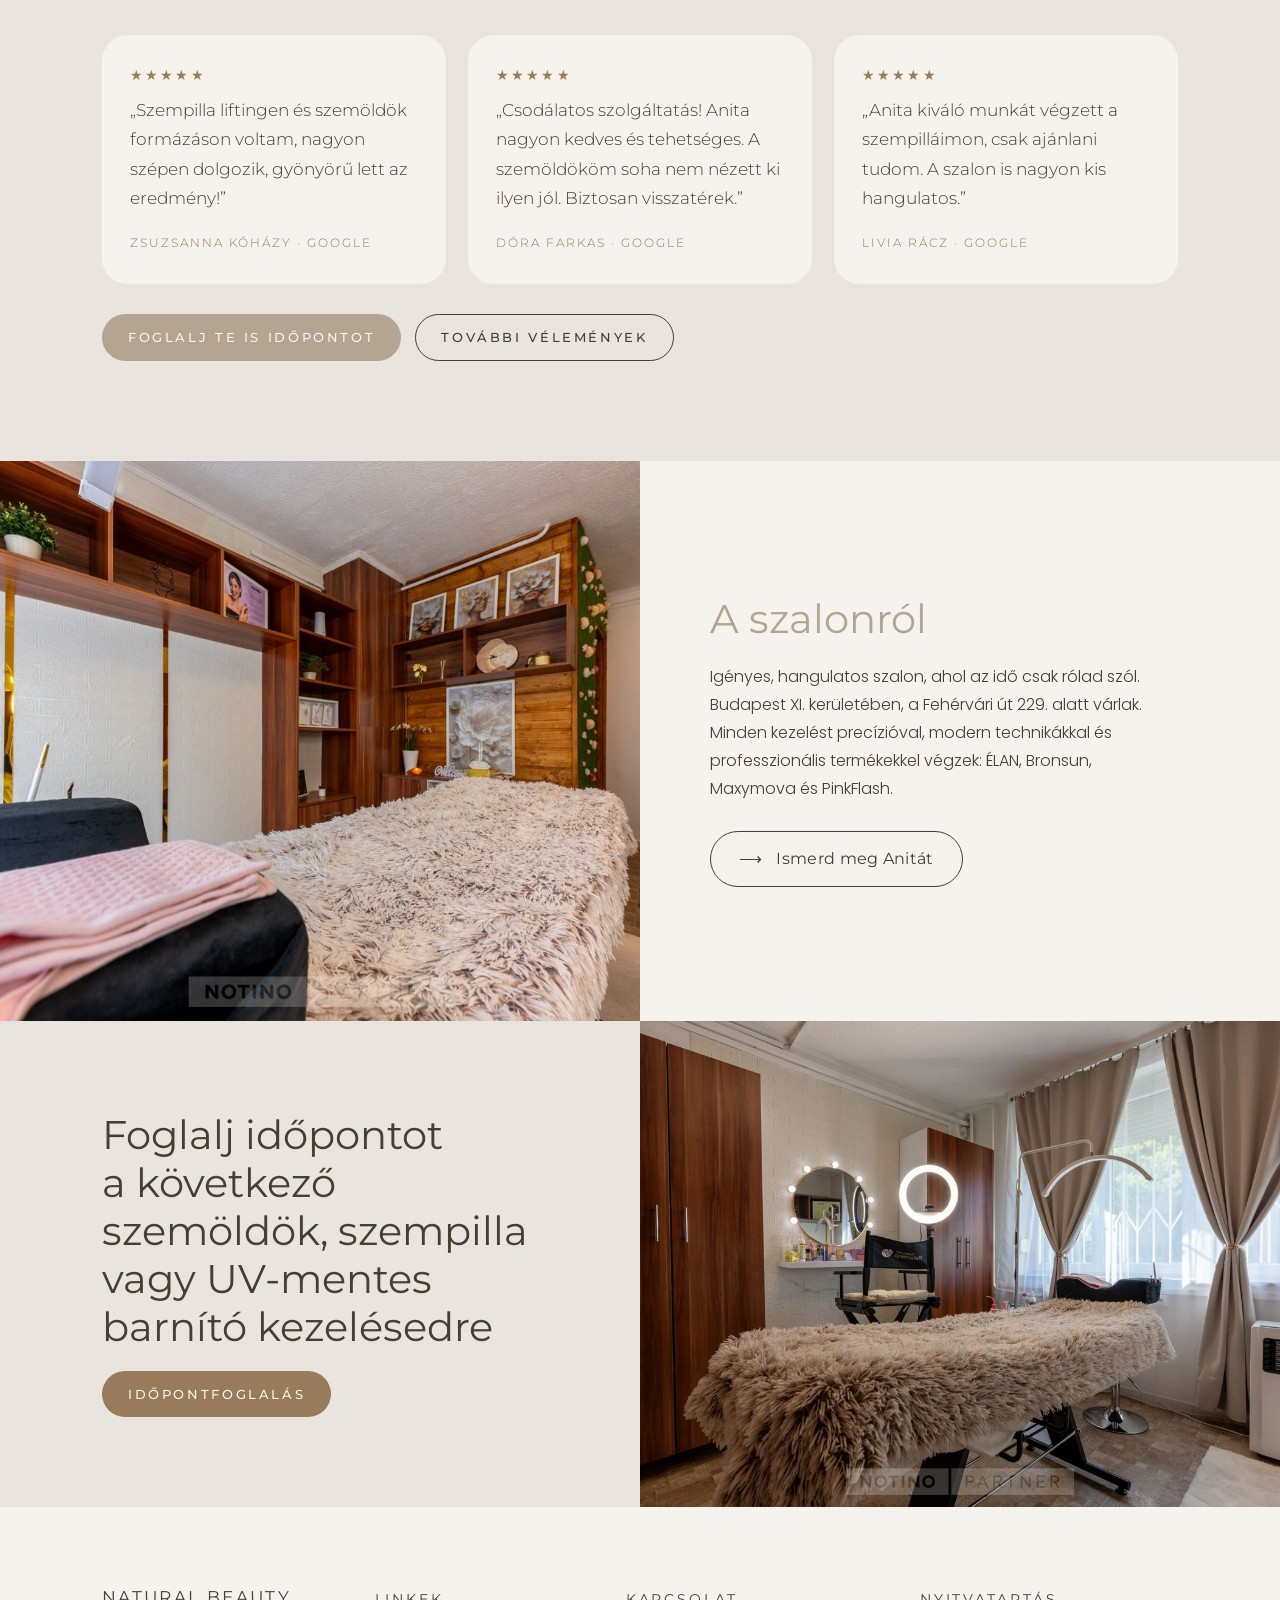
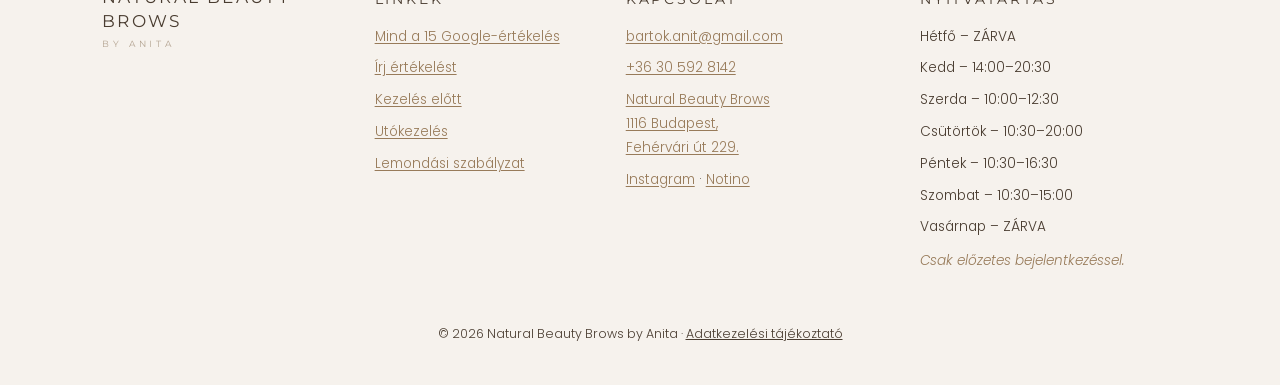
==== commit c53e669f: "Munkaim: uj spray tan foto a feher csipkes helyett Co-Authored-By: Claude Opus 5.5 <noreply@anthropi" ====
--- a/index.html
+++ b/index.html
@@ -145,7 +145,7 @@
       <img src="img/munka-15.jpg" alt="Szemöldök és szempilla munka" loading="lazy">
       <img src="img/munka-16.jpg" alt="Spray tan eredmény" loading="lazy">
       <img src="img/munka-17.jpg" alt="Spray tan eredmény" loading="lazy">
-      <img src="img/munka-18.jpg" alt="Spray tan eredmény" loading="lazy">
+      <img src="img/spray-tan-3.jpg" alt="Spray tan eredmény" loading="lazy">
       <img src="img/munka-19.jpg" alt="Szemöldök és szempilla munka" loading="lazy">
     </div>
   </div>
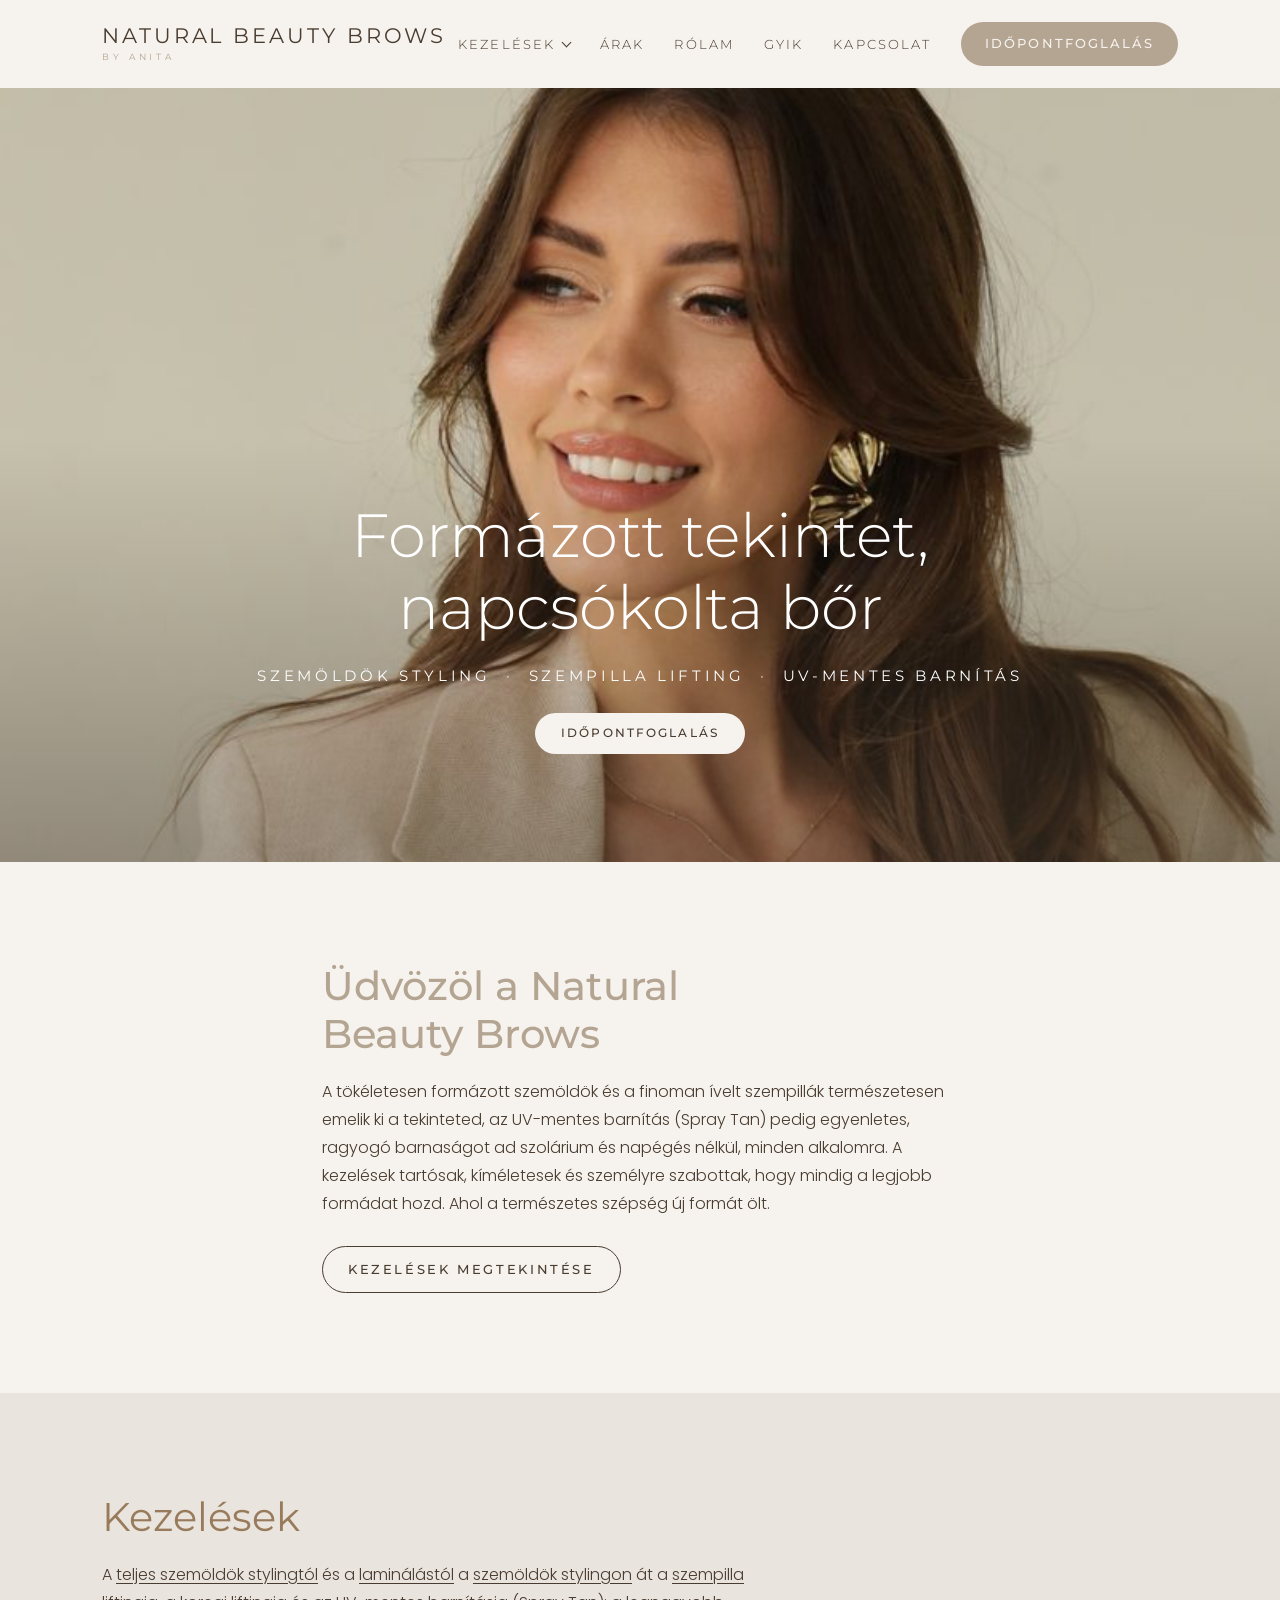
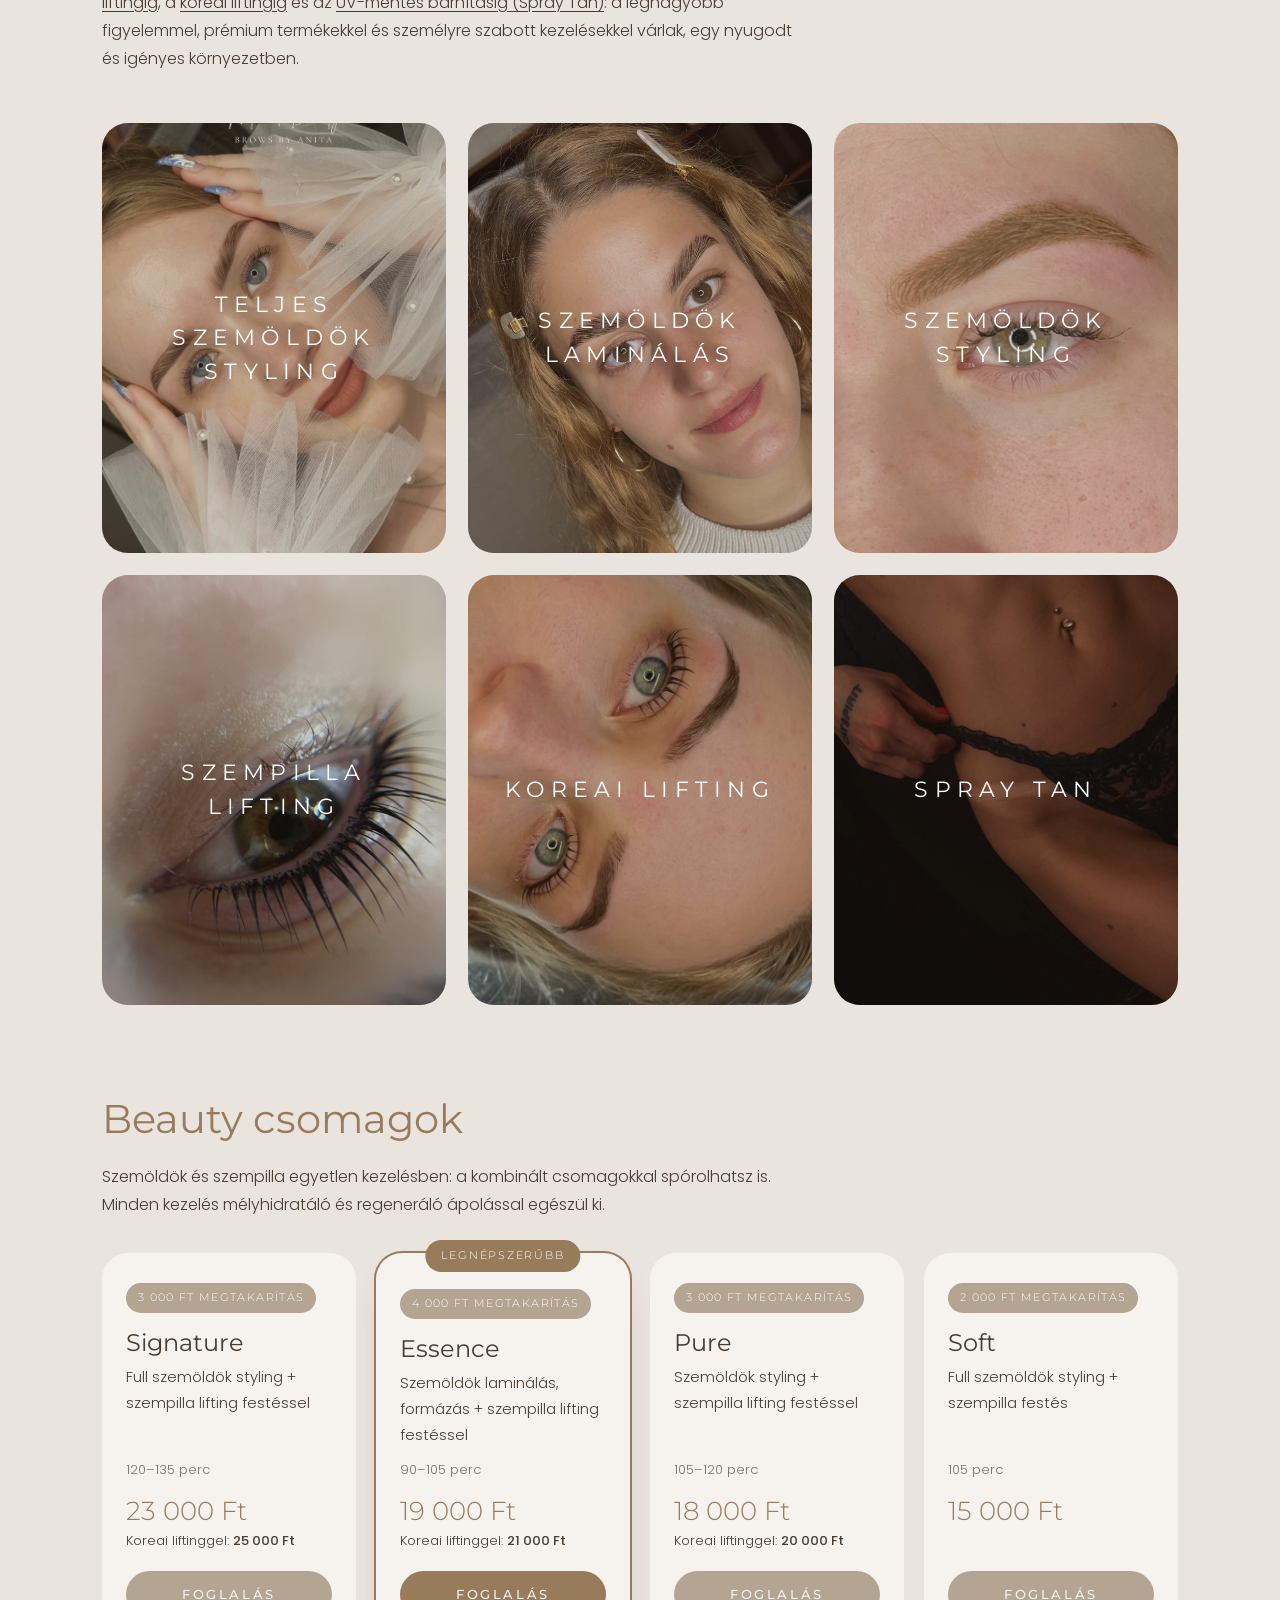
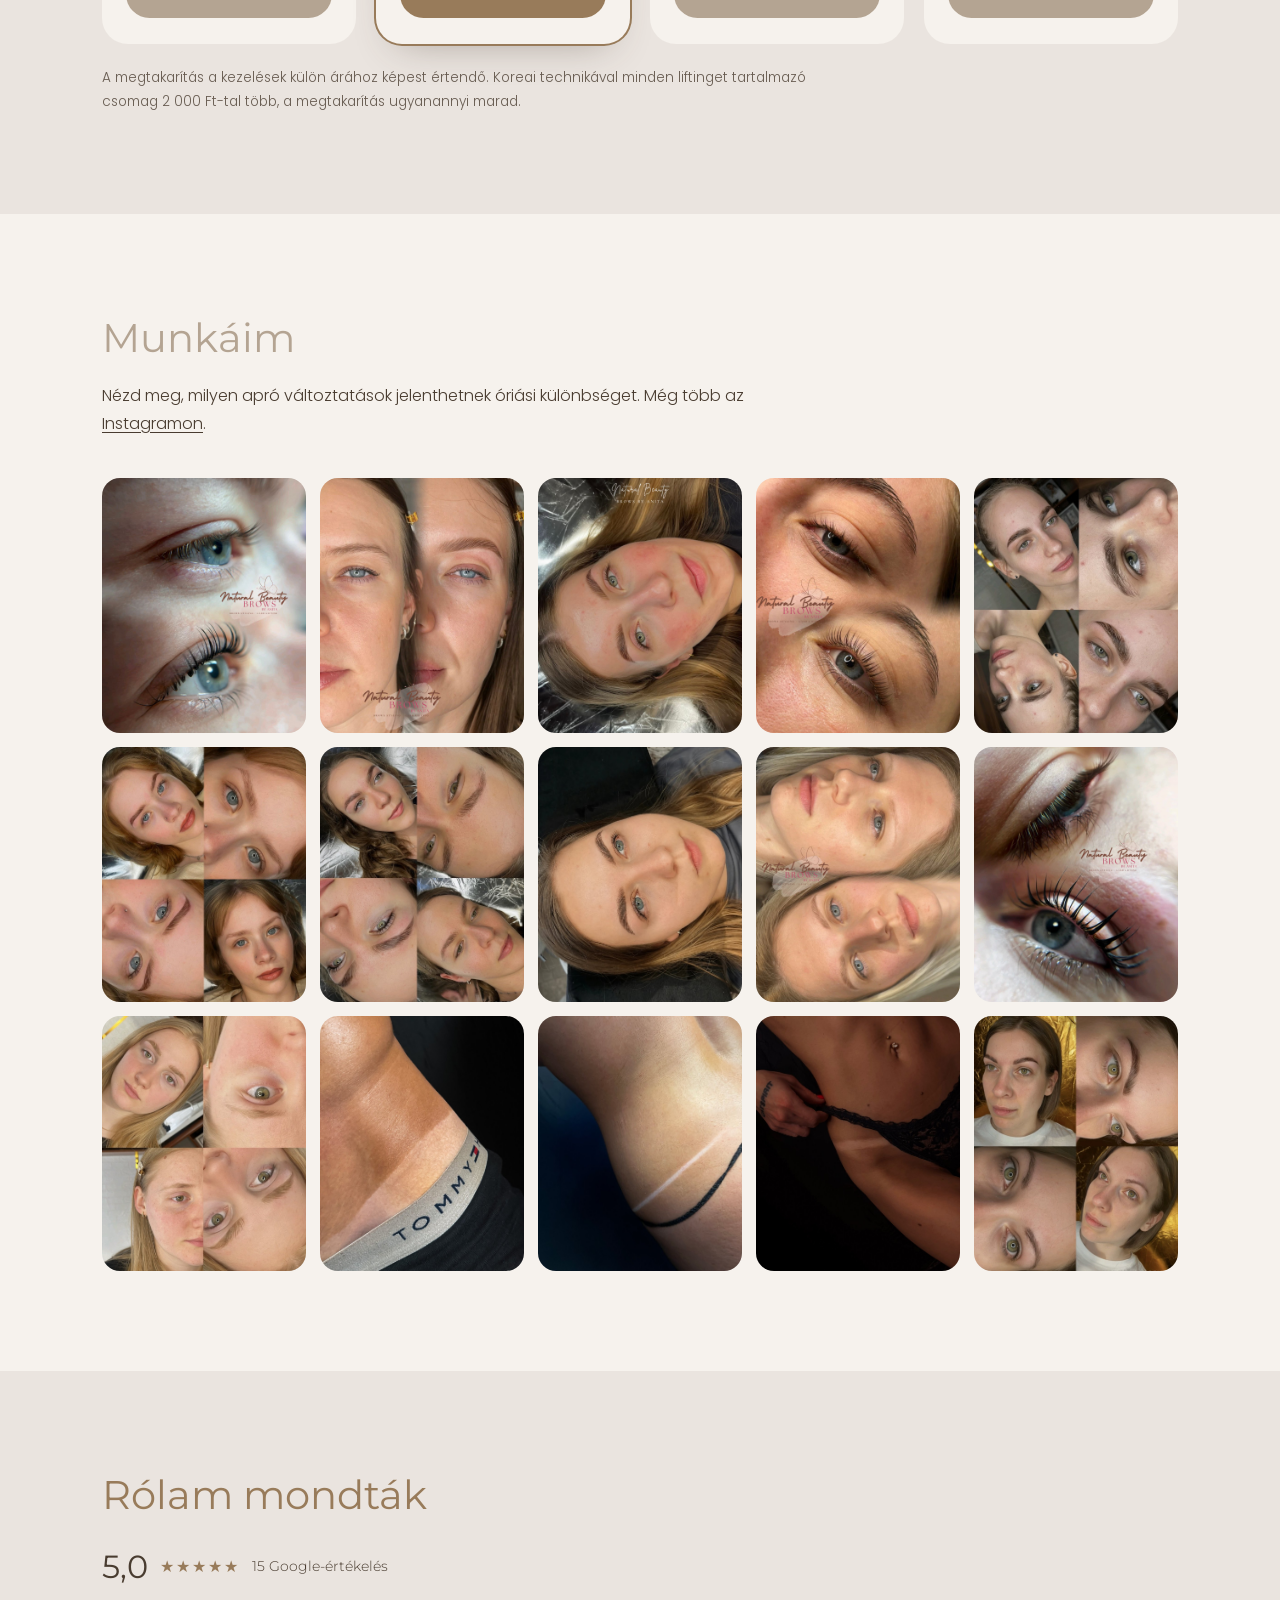
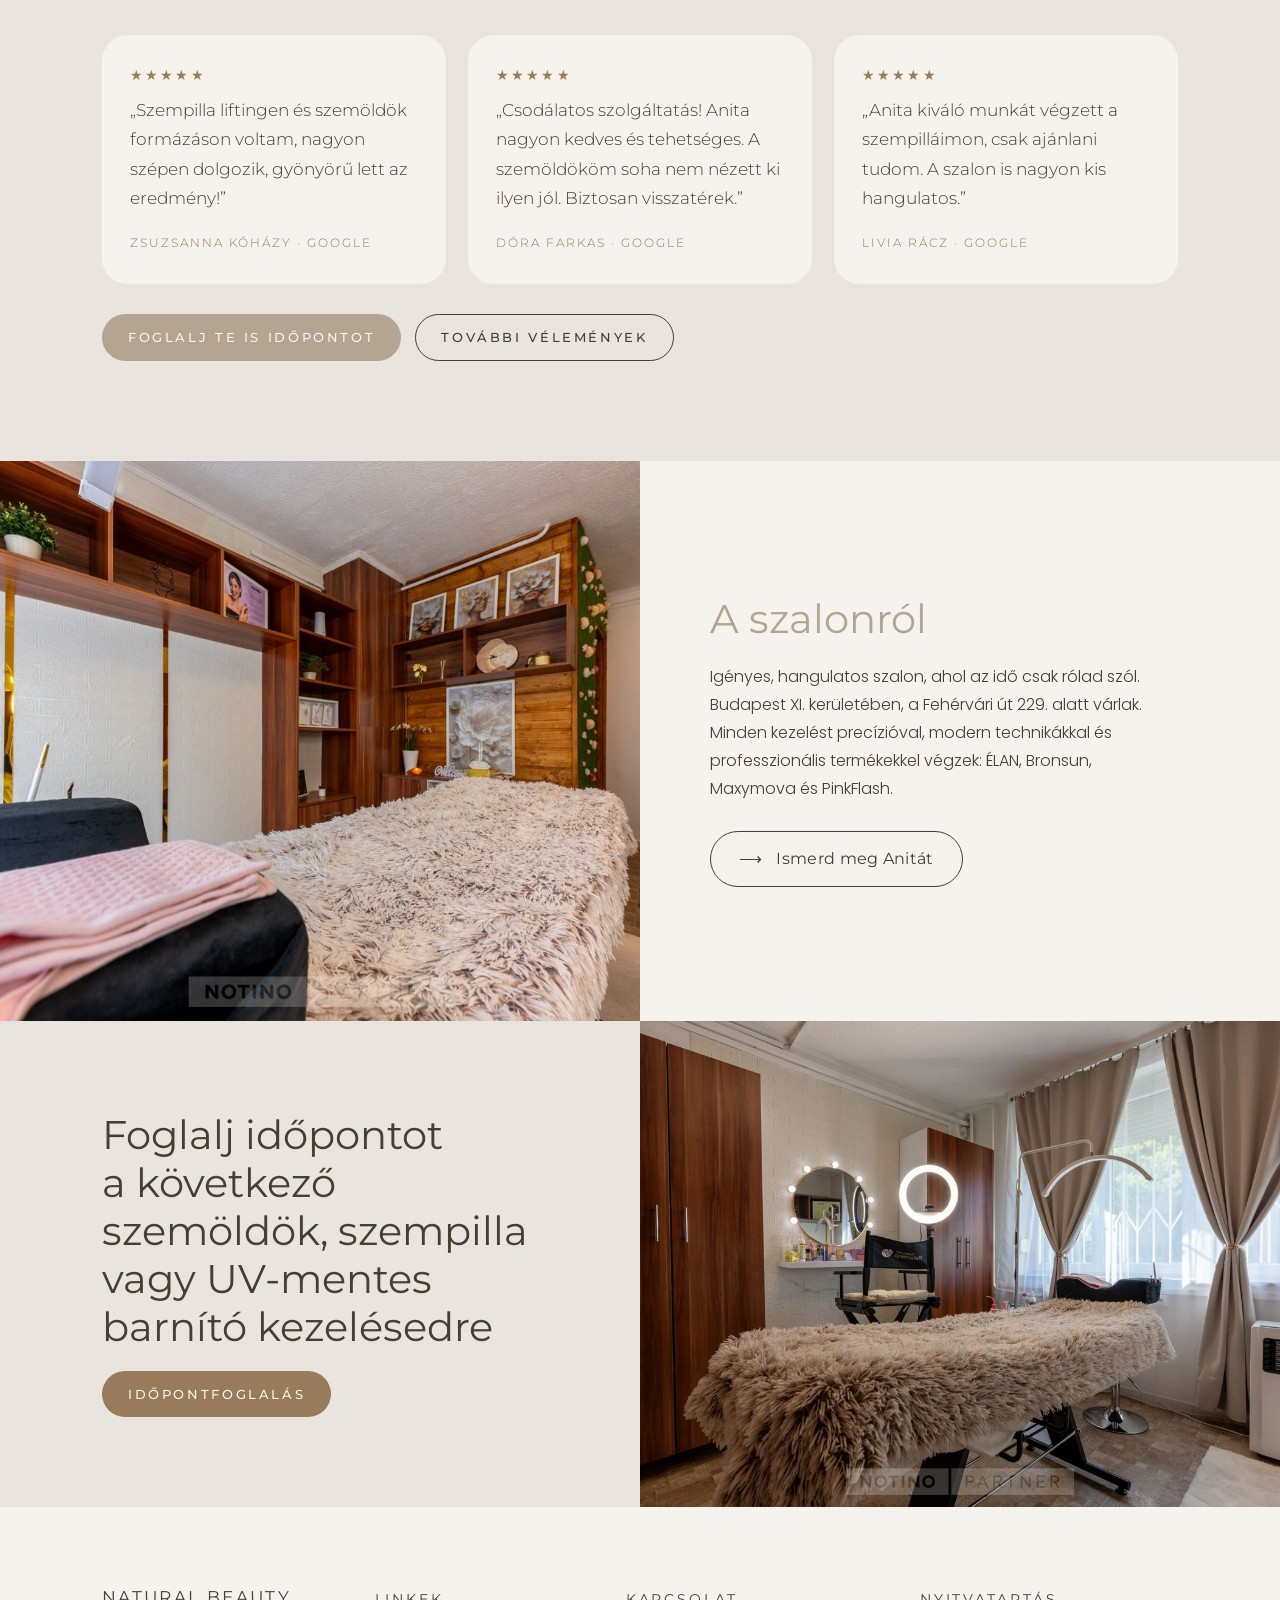
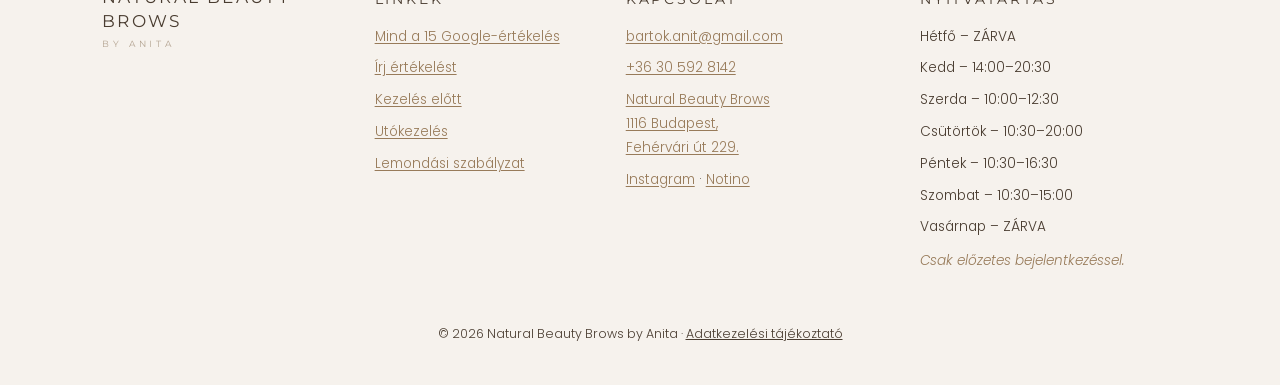
==== commit 16d69e99: "Munkaim: uj Tommy alsonadragos spray tan foto Co-Authored-By: Claude Opus 5.5 <noreply@anthropic.com" ====
--- a/index.html
+++ b/index.html
@@ -143,7 +143,7 @@
       <img src="img/munka-13.jpg" alt="Szemöldök előtte–utána" loading="lazy">
       <img src="img/munka-14.jpg" alt="Szempilla lifting előtte–utána" loading="lazy">
       <img src="img/munka-15.jpg" alt="Szemöldök és szempilla munka" loading="lazy">
-      <img src="img/munka-16.jpg" alt="Spray tan eredmény" loading="lazy">
+      <img src="img/munka-20.jpg" alt="Spray tan eredmény" loading="lazy">
       <img src="img/munka-17.jpg" alt="Spray tan eredmény" loading="lazy">
       <img src="img/spray-tan-3.jpg" alt="Spray tan eredmény" loading="lazy">
       <img src="img/munka-19.jpg" alt="Szemöldök és szempilla munka" loading="lazy">
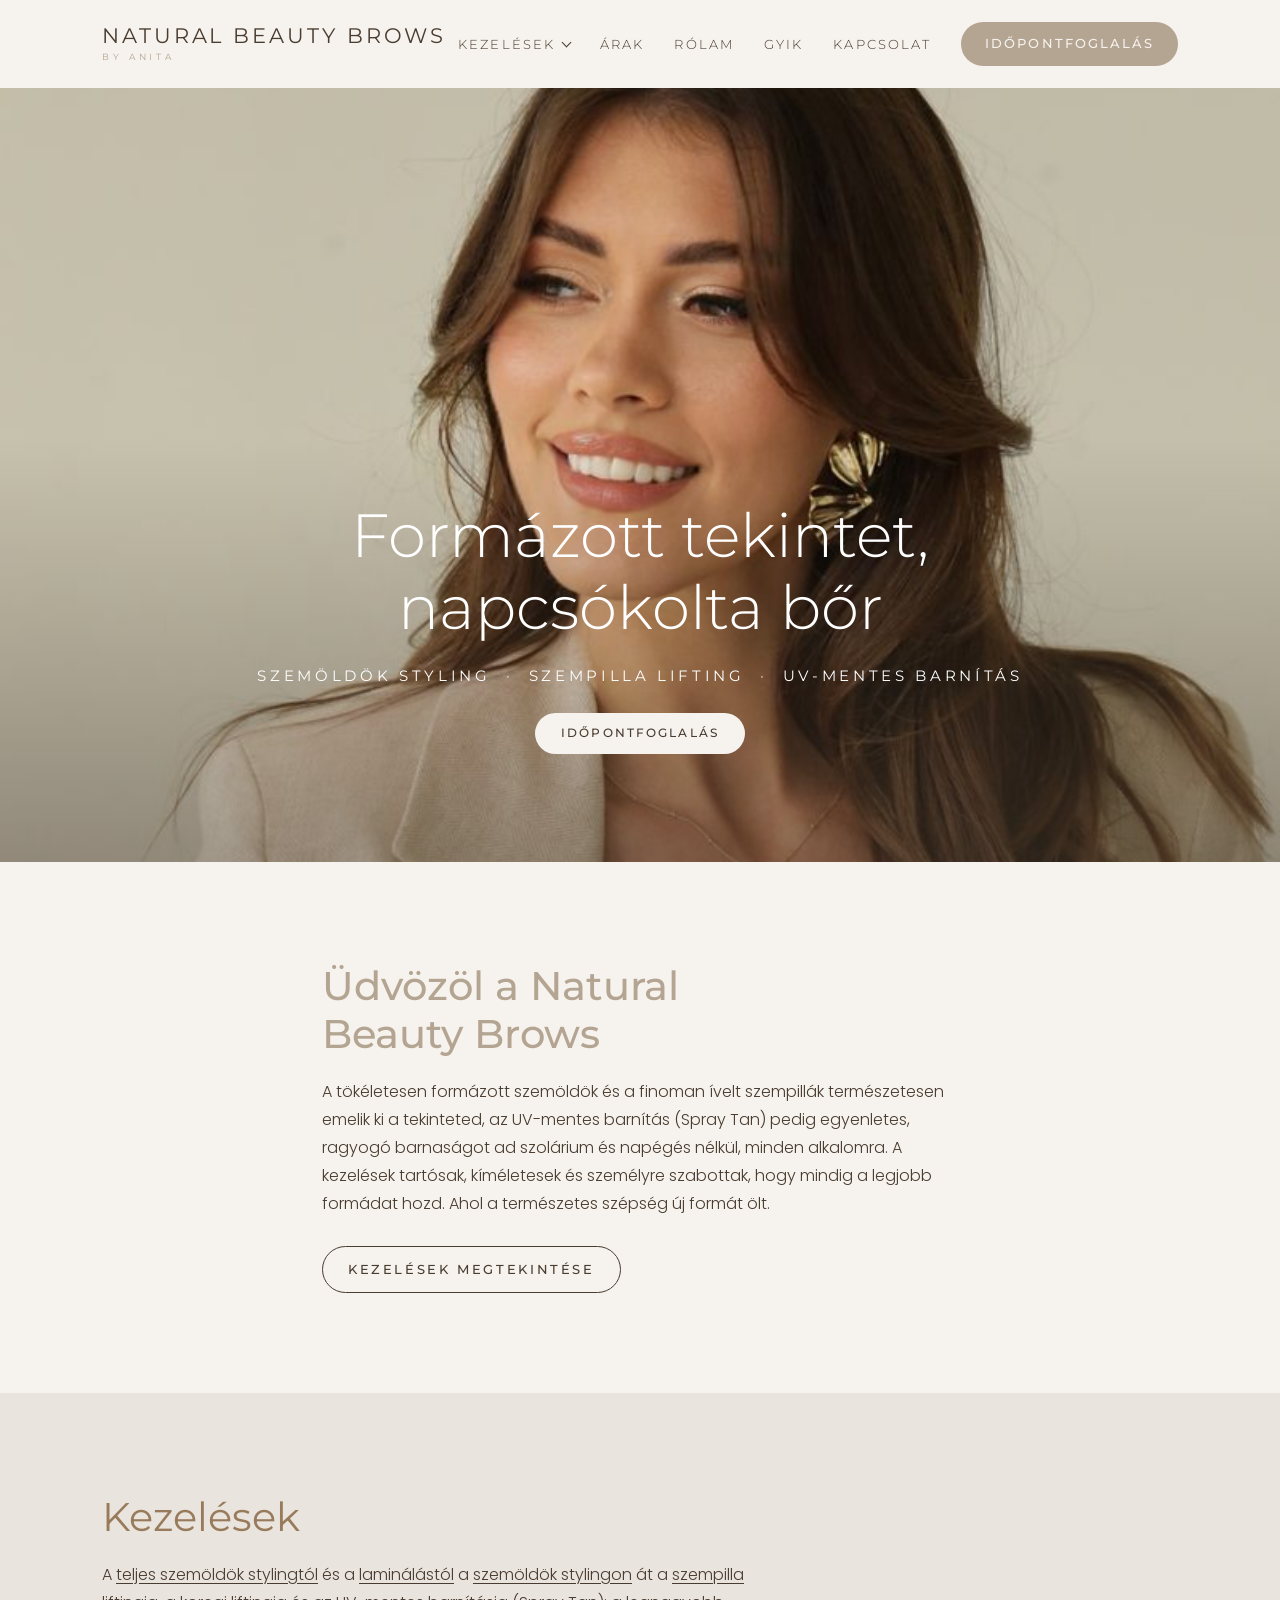
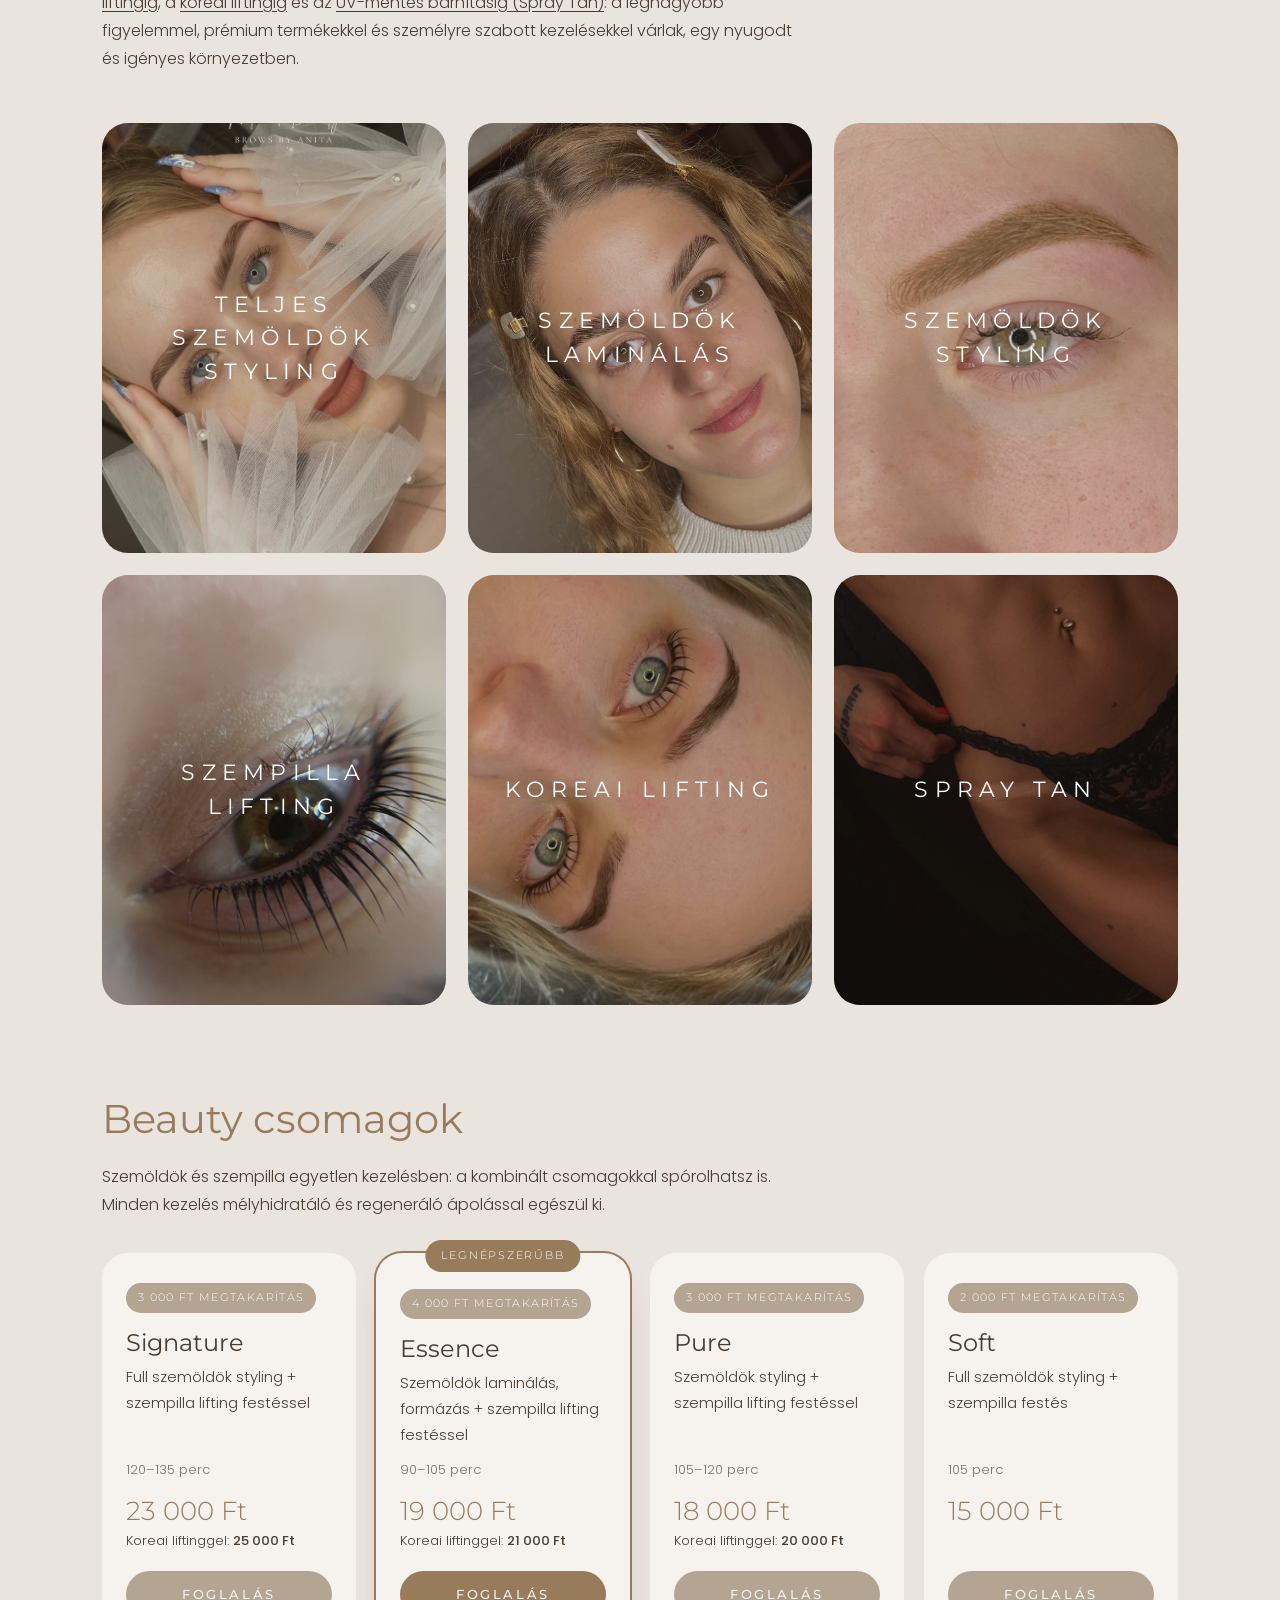
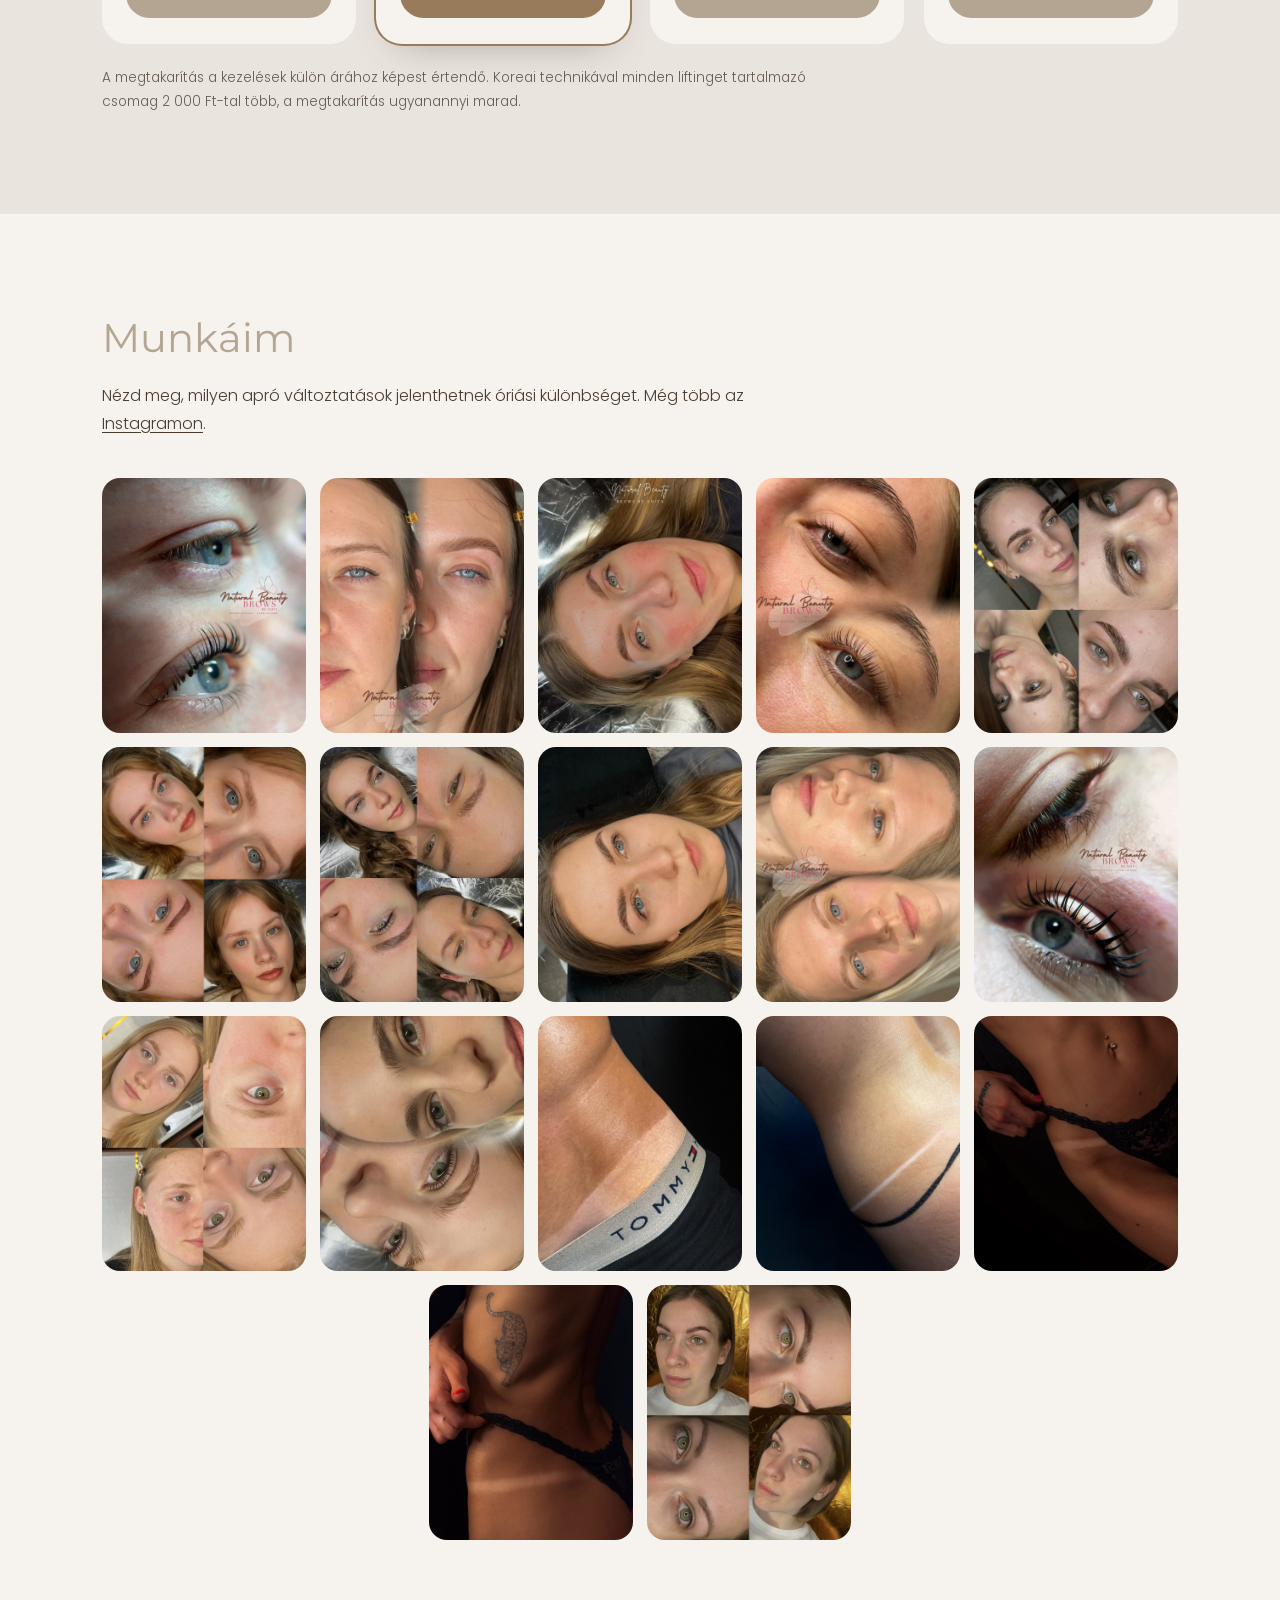
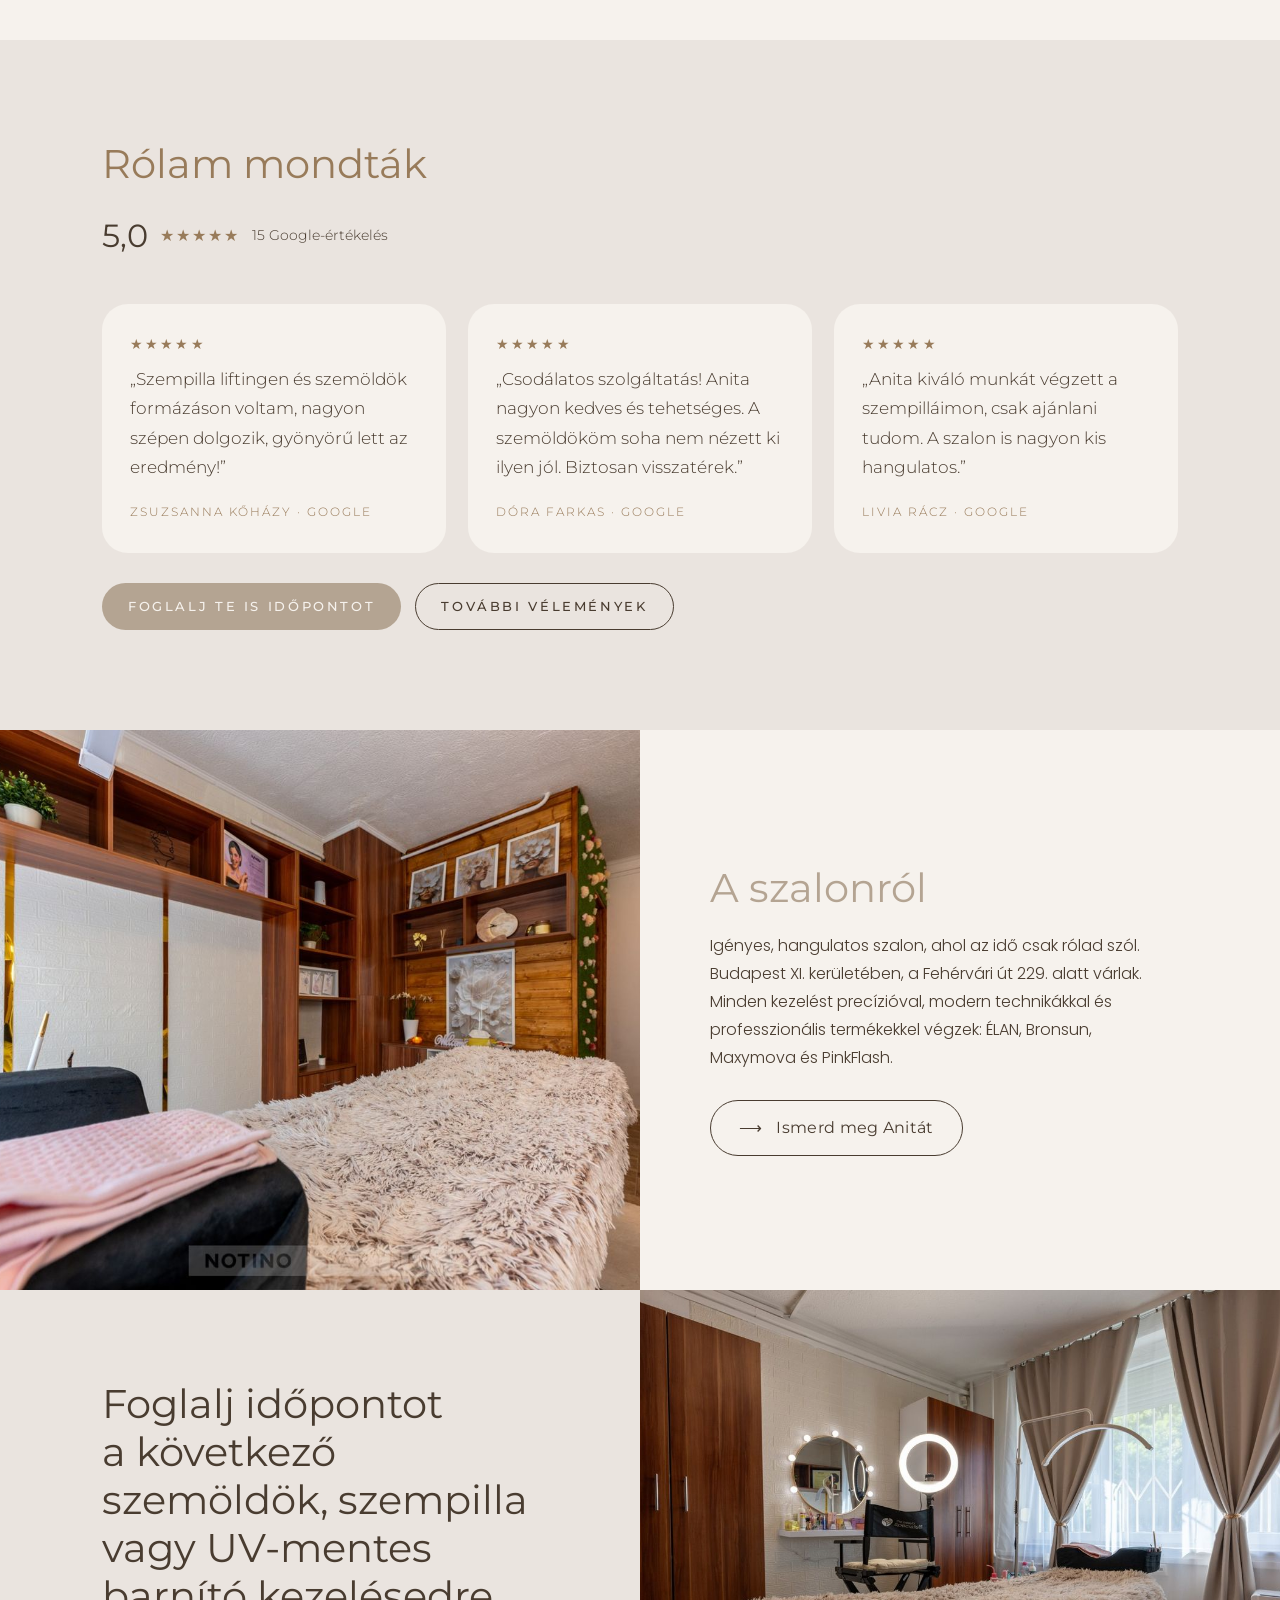
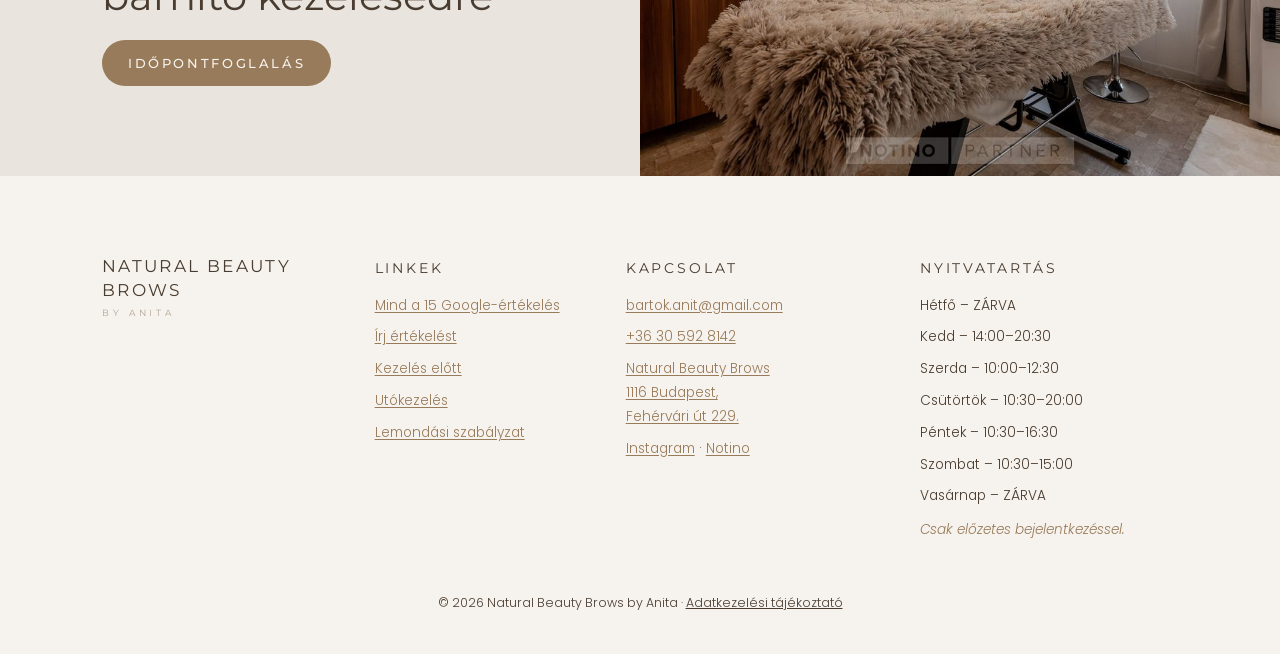
==== commit a76a6d23: "Munkaim: 2 uj kep Co-Authored-By: Claude Opus 5.5 <noreply@anthropic.com> Claude-Session: https://cl" ====
--- a/index.html
+++ b/index.html
@@ -143,9 +143,11 @@
       <img src="img/munka-13.jpg" alt="Szemöldök előtte–utána" loading="lazy">
       <img src="img/munka-14.jpg" alt="Szempilla lifting előtte–utána" loading="lazy">
       <img src="img/munka-15.jpg" alt="Szemöldök és szempilla munka" loading="lazy">
+      <img src="img/munka-21.jpg" alt="Szemöldök és szempilla munka" loading="lazy">
       <img src="img/munka-20.jpg" alt="Spray tan eredmény" loading="lazy">
       <img src="img/munka-17.jpg" alt="Spray tan eredmény" loading="lazy">
       <img src="img/spray-tan-3.jpg" alt="Spray tan eredmény" loading="lazy">
+      <img src="img/munka-22.jpg" alt="Spray tan eredmény" loading="lazy">
       <img src="img/munka-19.jpg" alt="Szemöldök és szempilla munka" loading="lazy">
     </div>
   </div>
